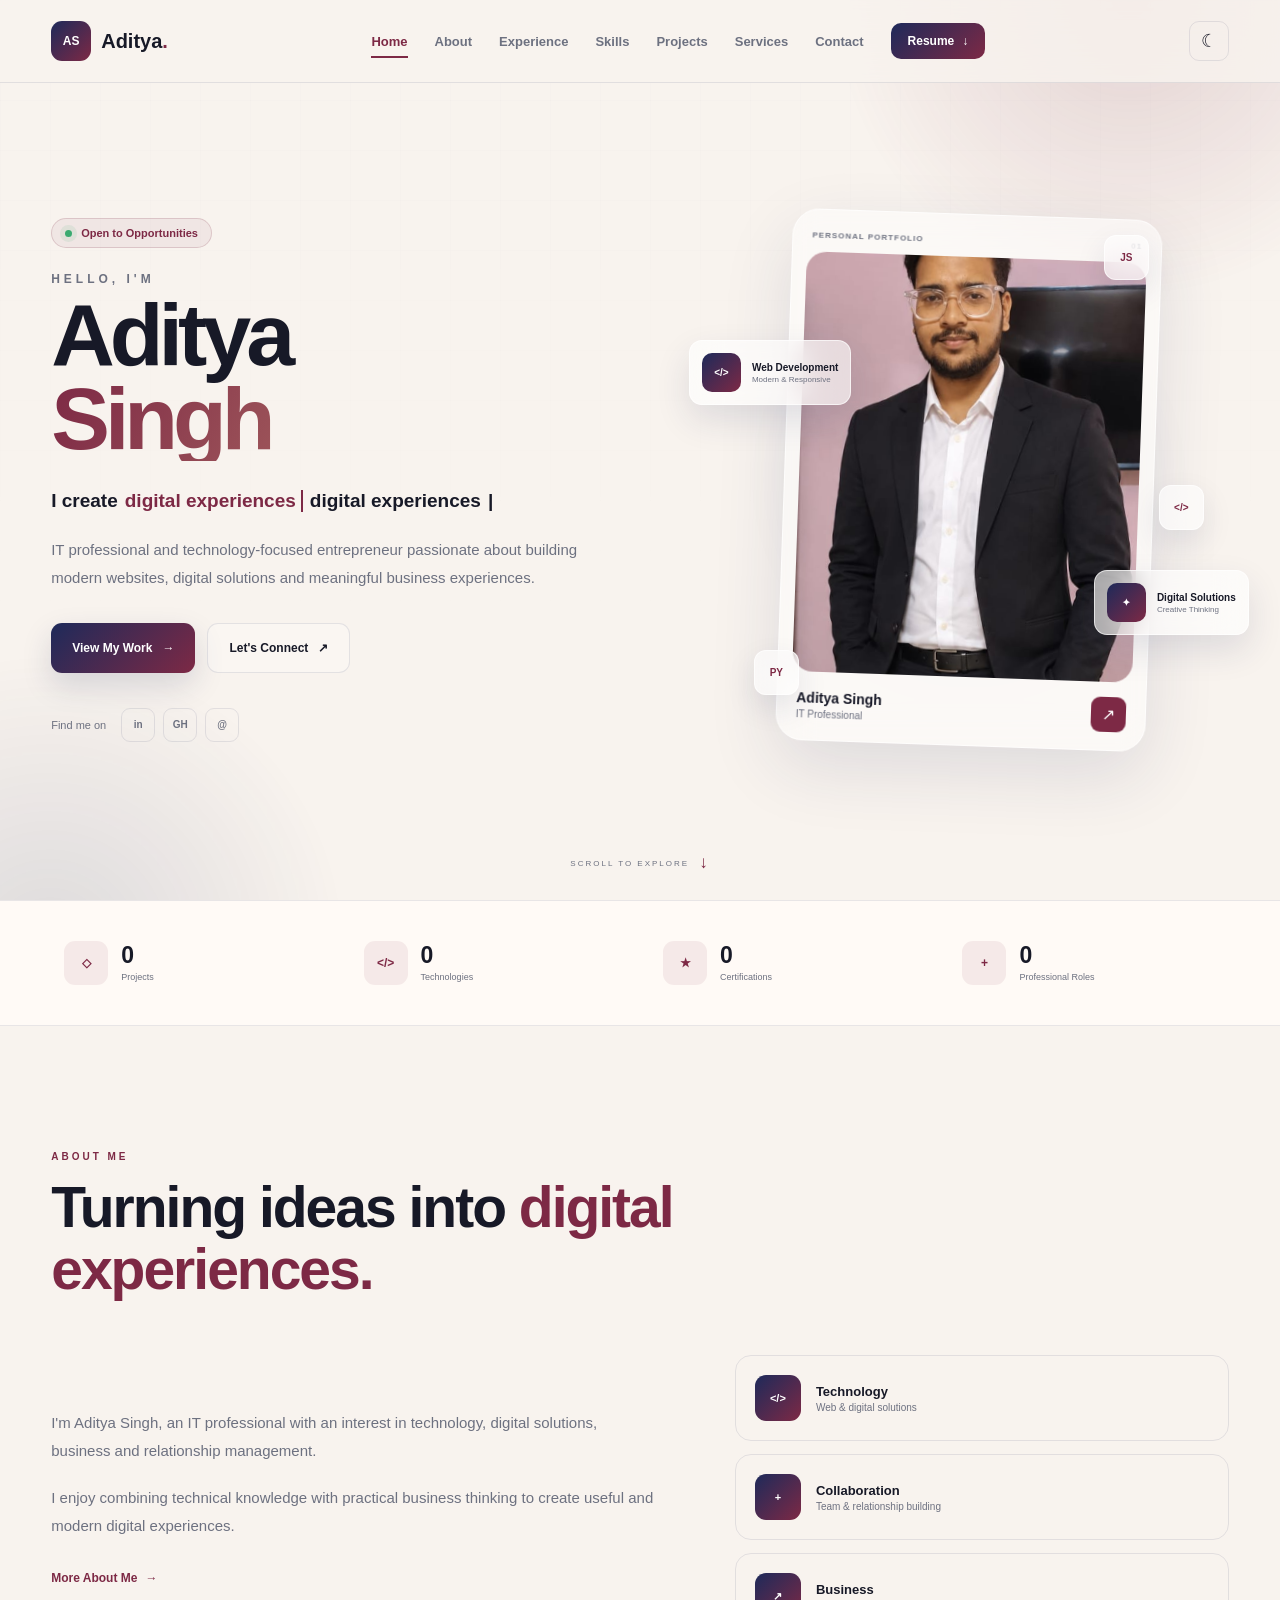
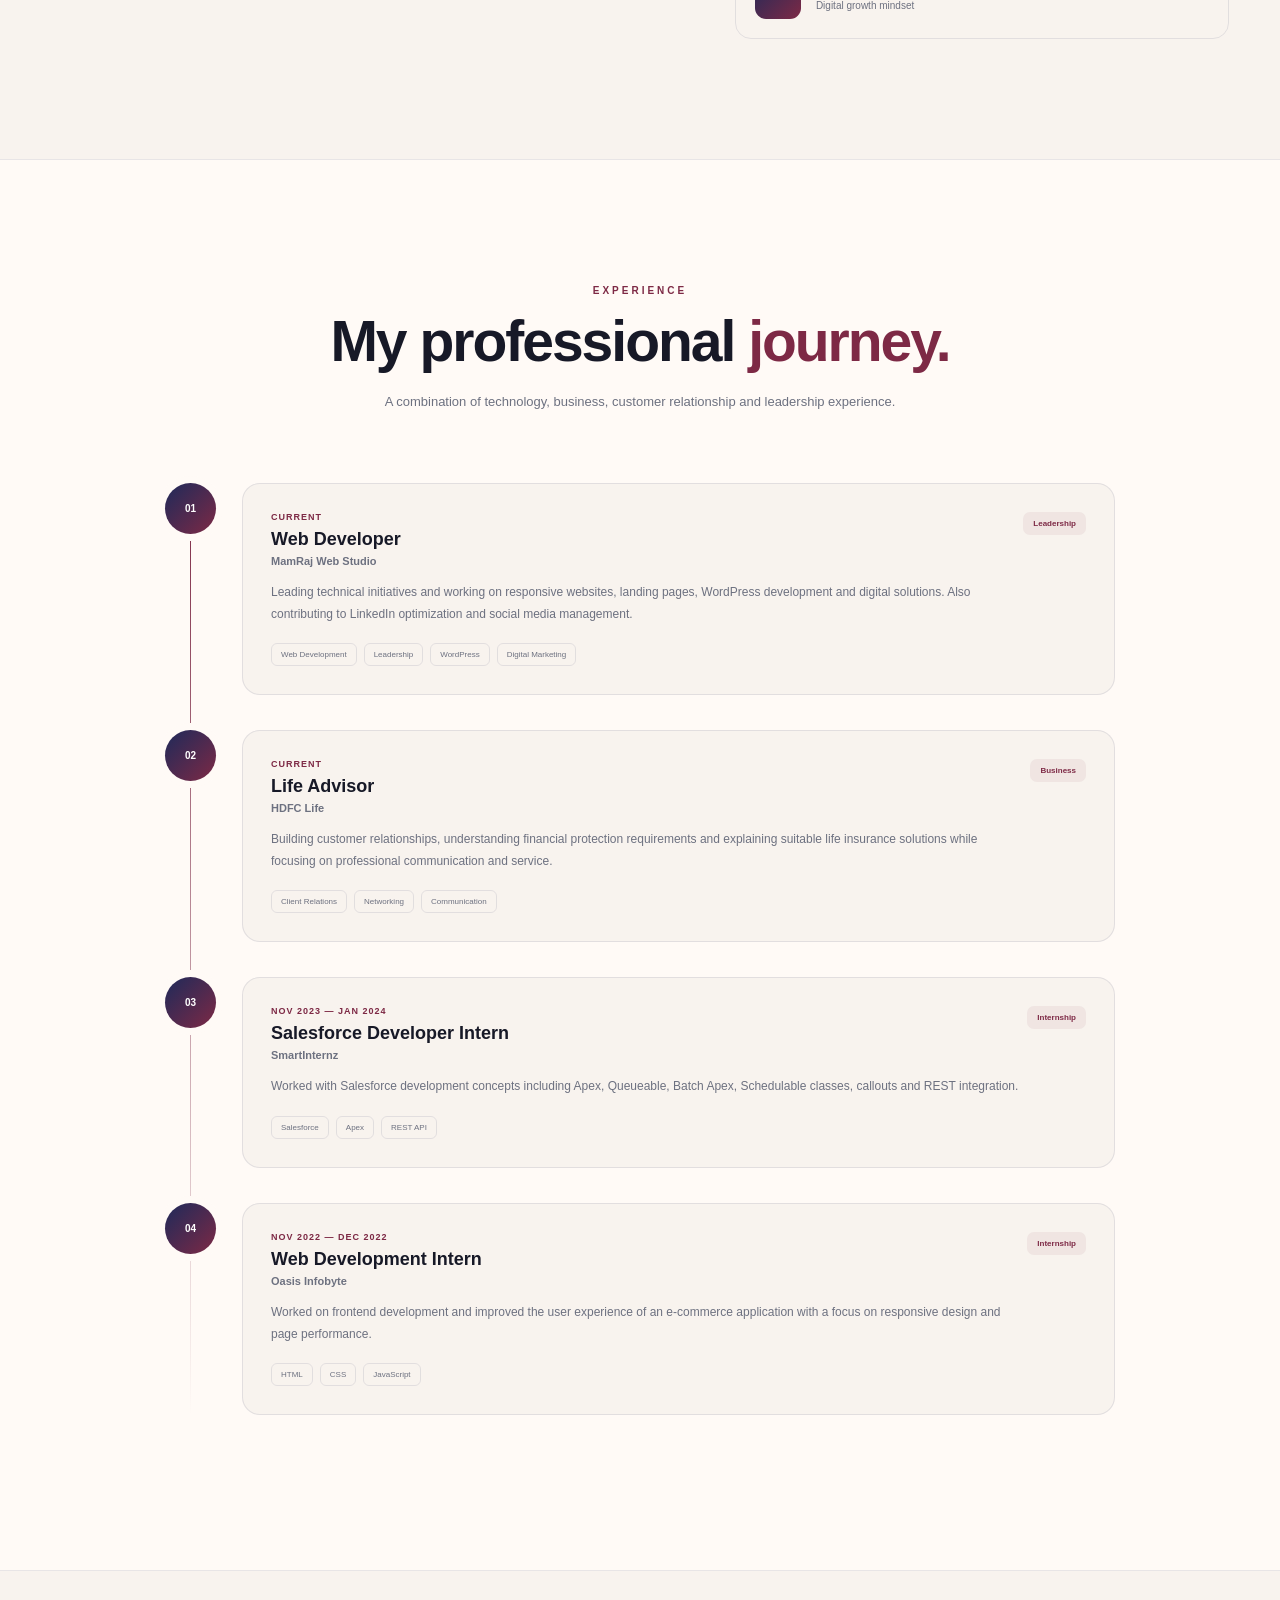
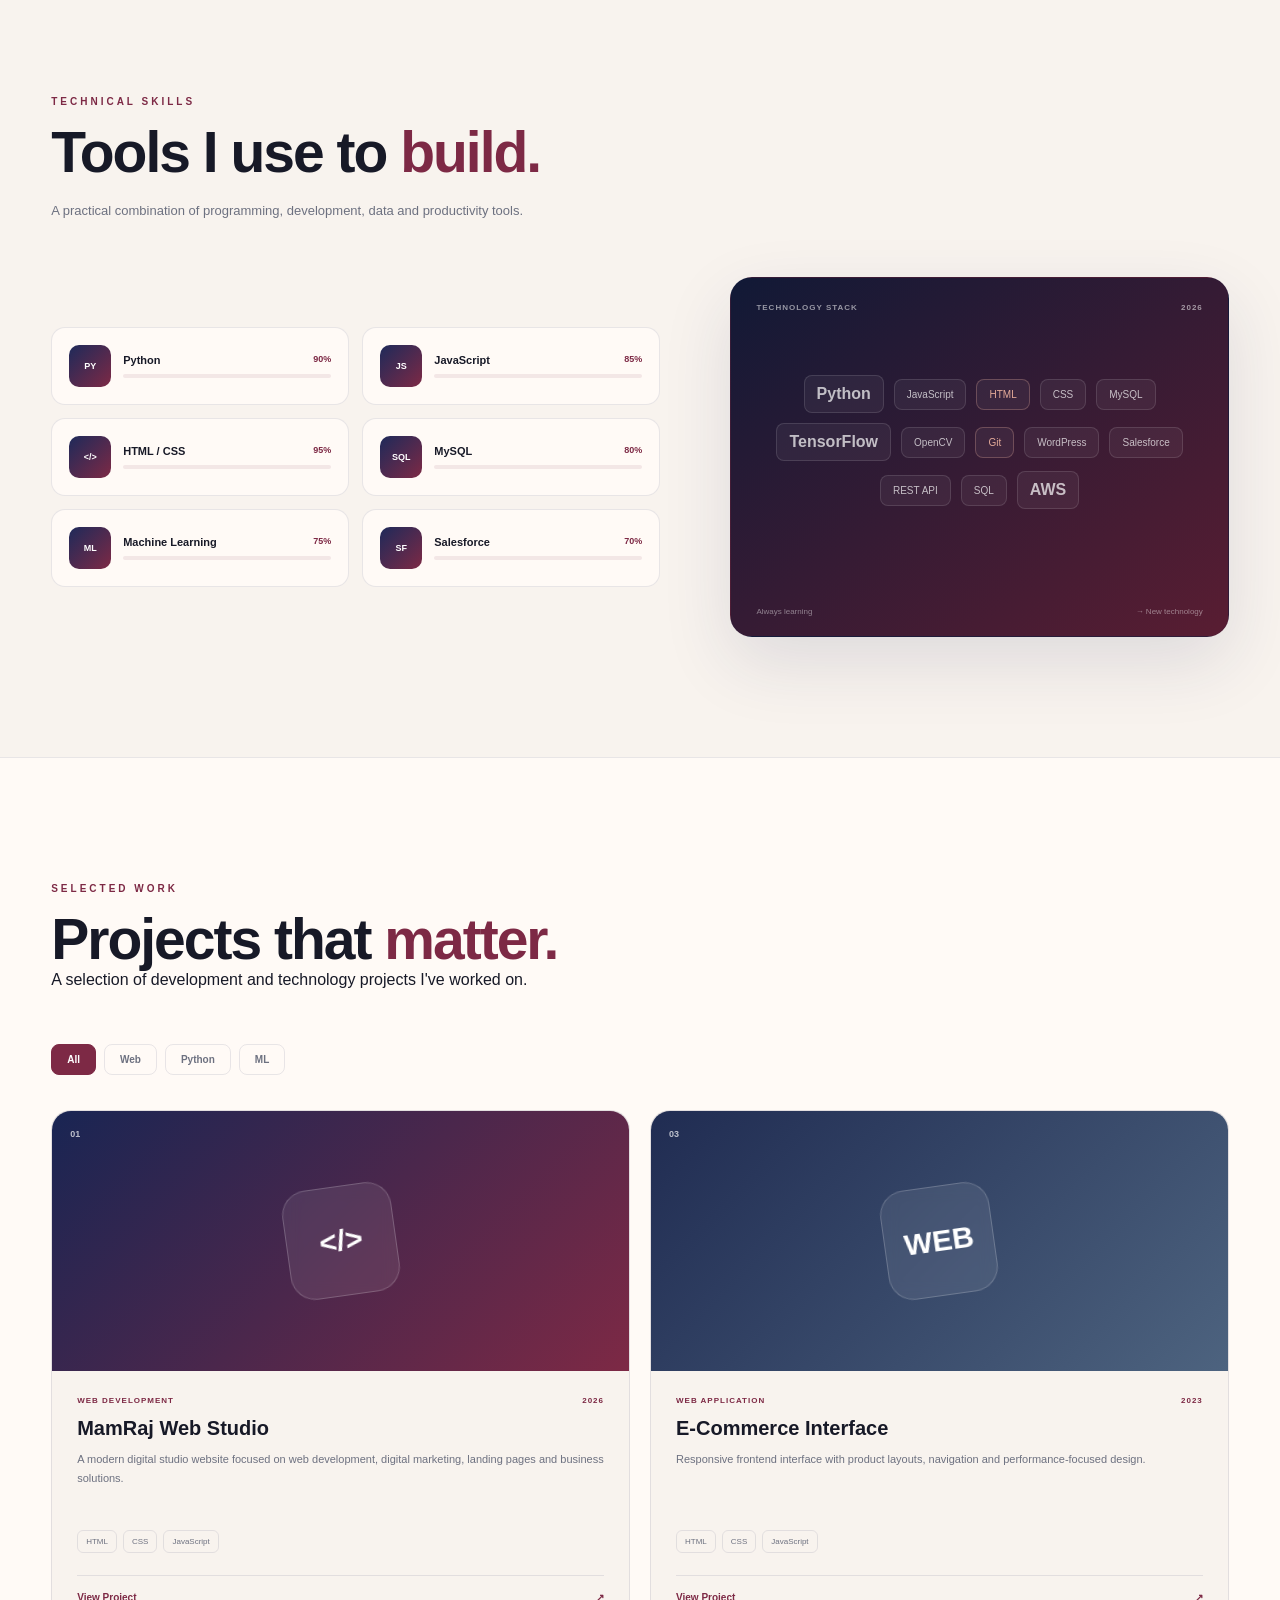
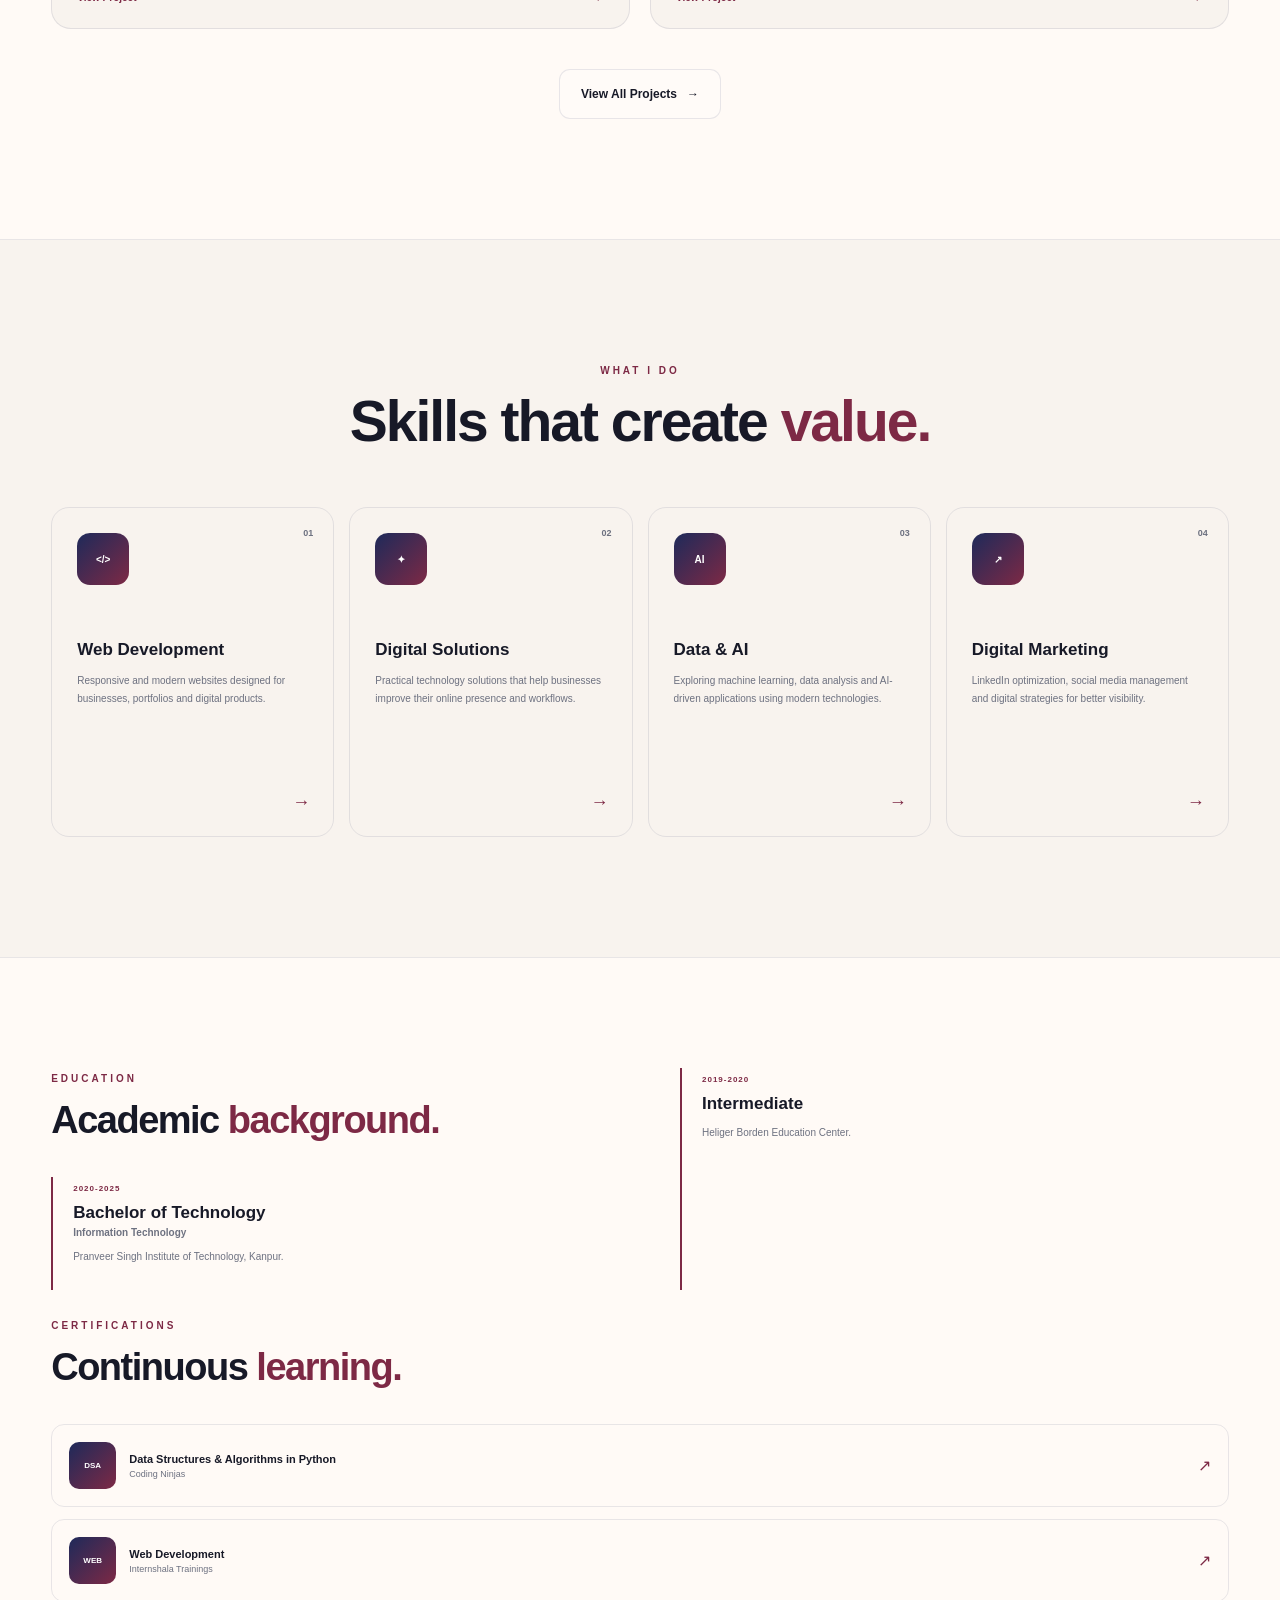
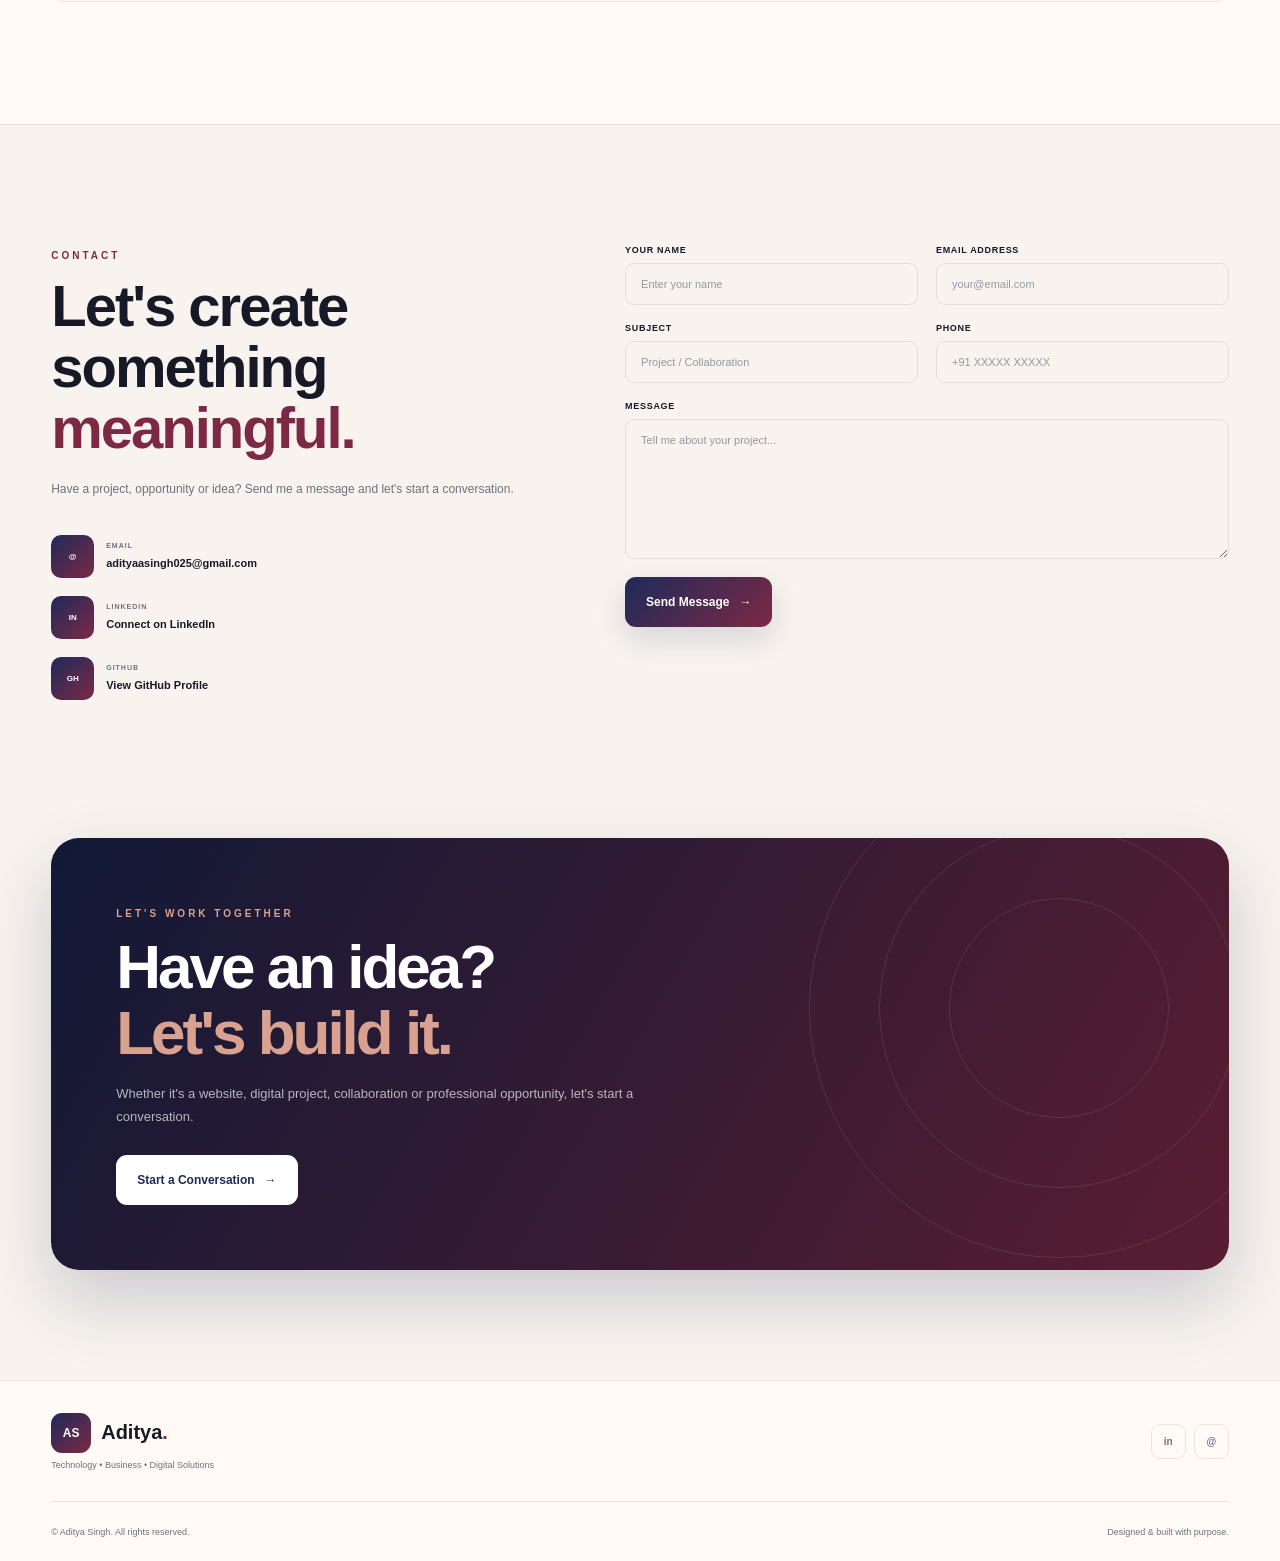
==== index.html @ 6c1d06df "Add new script tags for typing.js and formsubmit.js" ====
<!DOCTYPE html>
<html lang="en">

<head>
    <meta charset="UTF-8">

    <meta name="viewport" content="width=device-width, initial-scale=1.0">

    <meta name="description" content="Aditya Singh - IT Professional, Technical Team Lead and Entrepreneur">

    <meta name="author" content="Aditya Singh">

    <title>Aditya Singh | Portfolio</title>

    <link rel="stylesheet" href="style.css">
</head>

<body>

<!-- =====================================
     NAVBAR
===================================== -->

<header class="header">

    <nav class="navbar">

        <a href="#home" class="logo">

            <span class="logo-symbol">AS</span>

            <span class="logo-name">
               Aditya<span>.</span>
            </span>

        </a>


        <div class="nav-menu" id="navMenu">

            <a href="#home" class="nav-link active">
                Home
            </a>

            <a href="#about" class="nav-link">
                About
            </a>

            <a href="#experience" class="nav-link">
                Experience
            </a>

            <a href="#skills" class="nav-link">
                Skills
            </a>

            <a href="#projects" class="nav-link">
                Projects
            </a>

            <a href="#services" class="nav-link">
                Services
            </a>

            <a href="#contact" class="nav-link">
                Contact
            </a>

            <a href="#" class="resume-button">
                Resume
                <span>↓</span>
            </a>

        </div>


        <div class="nav-actions">

            <button
                class="theme-button"
                id="themeButton"
                aria-label="Change theme">

                ☾

            </button>


            <button
                class="menu-button" id="menuButton" aria-label="Open menu">

                <span></span>
                <span></span>
                <span></span>

            </button>

        </div>

    </nav>

</header>


<!-- =====================================
     MAIN
===================================== -->

<main>


<!-- =====================================
     HERO SECTION
===================================== -->

<section class="hero" id="home">

    <div class="hero-background">

        <div class="gradient-circle circle-one"></div>

        <div class="gradient-circle circle-two"></div>

        <div class="grid-background"></div>

    </div>


    <div class="hero-container">


        <!-- HERO CONTENT -->

        <div class="hero-content">

            <div class="availability">

                <span class="status-dot"></span>

                Open to Opportunities

            </div>


            <p class="eyebrow">
                HELLO, I'M
            </p>

            <h2>
                Aditya

                <span>Singh</span>

            </h2>


            <div class="hero-role">

                <span>I create</span>

                <span id="typingText" class="typing-text"></span>
                   <strong id="typingText">
                    digital experiences
                   </strong>
                <span class="typing-cursor">|</span>
            </div>
                   

            <p class="hero-description">

                IT professional and technology-focused
                entrepreneur passionate about building
                modern websites, digital solutions and
                meaningful business experiences.

            </p>


            <div class="hero-buttons">

                <a
                    href="#projects"
                    class="button button-primary">

                    View My Work

                    <span>→</span>

                </a>


                <a
                    href="#contact"
                    class="button button-outline">

                    Let's Connect

                    <span>↗</span>

                </a>

            </div>


            <!-- SOCIAL LINKS -->

            <div class="social-area">

                <span>
                    Find me on
                </span>


                <div class="social-links">

                    <a href="#"
                       aria-label="LinkedIn">
                        in
                    </a>

                    <a href="#"
                       aria-label="GitHub">
                        GH
                    </a>

                    <a href="#"
                       aria-label="Email">
                        @
                    </a>

                </div>

            </div>

        </div>


        <!-- HERO VISUAL -->

        <div class="hero-visual">


            <div class="visual-glow"></div>


            <!-- PROFILE CARD -->

            <div class="profile-card">


                <div class="profile-header">

                    <span>
                        PERSONAL PORTFOLIO
                    </span>

                    <span>
                        01
                    </span>

                </div>


                <div class="profile-image">

                    <img
                        src="profile.jpg" alt="Aditya Singh"
                        onerror="this.style.display='none'; this.parentElement.classList.add('image-placeholder');"
                    >

                    <div class="placeholder-content">

                        <div class="placeholder-initials">
                            AS
                        </div>

                        <span>
                            Add Your Photo
                        </span>

                    </div>

                </div>


                <div class="profile-info">

                    <div>

                        <h3>
                            Aditya Singh
                        </h3>

                        <p>
                            IT Professional
                        </p>

                    </div>


                    <div class="profile-arrow">
                        ↗
                    </div>

                </div>

            </div>


            <!-- FLOATING CARD -->

            <div class="floating-card floating-one">

                <div class="floating-icon">
                    &lt;/&gt;
                </div>

                <div>

                    <strong>
                        Web Development
                    </strong>

                    <small>
                        Modern & Responsive
                    </small>

                </div>

            </div>


            <!-- FLOATING CARD -->

            <div class="floating-card floating-two">

                <div class="floating-icon">
                    ✦
                </div>

                <div>

                    <strong>
                        Digital Solutions
                    </strong>

                    <small>
                        Creative Thinking
                    </small>

                </div>

            </div>


            <!-- TECH BADGES -->

            <div class="tech-badge badge-one">
                JS
            </div>

            <div class="tech-badge badge-two">
                PY
            </div>

            <div class="tech-badge badge-three">
                &lt;/&gt;
            </div>

        </div>

    </div>


    <!-- SCROLL INDICATOR -->

    <a href="#about" class="scroll-indicator">

        <span>
            SCROLL TO EXPLORE
        </span>

        <span class="scroll-arrow">
            ↓
        </span>

    </a>

</section>


<!-- =====================================
     STATISTICS
===================================== -->

<section class="statistics">

    <div class="statistics-container">


        <div class="stat">

            <div class="stat-icon">
                ◇
            </div>

            <div>

                <strong
                    class="counter"
                    data-target="10">
                    0
                </strong>

                <span>
                    Projects
                </span>

            </div>

        </div>


        <div class="stat">

            <div class="stat-icon">
                &lt;/&gt;
            </div>

            <div>

                <strong
                    class="counter"
                    data-target="10">
                    0
                </strong>

                <span>
                    Technologies
                </span>

            </div>

        </div>


        <div class="stat">

            <div class="stat-icon">
                ★
            </div>

            <div>

                <strong
                    class="counter"
                    data-target="2">
                    0
                </strong>

                <span>
                    Certifications
                </span>

            </div>

        </div>


        <div class="stat">

            <div class="stat-icon">
                +
            </div>

            <div>

                <strong
                    class="counter"
                    data-target="5">
                    0
                </strong>

                <span>
                    Professional Roles
                </span>

            </div>

        </div>

    </div>

</section>


<!-- =====================================
     ABOUT PREVIEW
===================================== -->

<section class="about-preview" id="about">

    <div class="section-container">


        <div class="section-heading">

            <span class="section-label">
                ABOUT ME
            </span>

            <h2>

                Turning ideas into

                <span>
                    digital experiences.
                </span>

            </h2>

        </div>


        <div class="about-grid">


            <div class="about-description">

                <p>

                    I'm Aditya Singh, an IT professional
                    with an interest in technology, digital
                    solutions, business and relationship
                    management.

                </p>


                <p>

                    I enjoy combining technical knowledge
                    with practical business thinking to
                    create useful and modern digital
                    experiences.

                </p>


                <a
                    href="#"
                    class="text-button">

                    More About Me

                    <span>→</span>

                </a>

            </div>


            <div class="about-cards">


                <div class="about-card">

                    <div class="about-card-icon">
                        &lt;/&gt;
                    </div>

                    <div>

                        <h3>
                            Technology
                        </h3>

                        <p>
                            Web & digital solutions
                        </p>

                    </div>

                </div>


                <div class="about-card">

                    <div class="about-card-icon">
                        +
                    </div>

                    <div>

                        <h3>
                            Collaboration
                        </h3>

                        <p>
                            Team & relationship building
                        </p>

                    </div>

                </div>


                <div class="about-card">

                    <div class="about-card-icon">
                        ↗
                    </div>

                    <div>

                        <h3>
                            Business
                        </h3>

                        <p>
                            Digital growth mindset
                        </p>

                    </div>

                </div>


            </div>

        </div>

    </div>

</section>
    
<!-- =====================================
     EXPERIENCE SECTION
===================================== -->

<section class="experience-section" id="experience">

    <div class="section-container">

        <div class="section-heading center-heading">

            <span class="section-label">
                EXPERIENCE
            </span>

            <h2>
                My professional
                <span>journey.</span>
            </h2>

            <p>
                A combination of technology, business,
                customer relationship and leadership
                experience.
            </p>

        </div>


        <div class="timeline">


            <!-- EXPERIENCE 01 -->

            <div class="timeline-item">

                <div class="timeline-dot">
                    01
                </div>


                <div class="timeline-content">

                    <div class="timeline-top">

                        <div>

                            <span class="experience-date">
                                CURRENT
                            </span>

                            <h3>
                                Web Developer
                            </h3>

                            <h4>
                                MamRaj Web Studio
                            </h4>

                        </div>

                        <span class="experience-type">
                            Leadership
                        </span>

                    </div>


                    <p>
                        Leading technical initiatives and working
                        on responsive websites, landing pages,
                        WordPress development and digital solutions.
                        Also contributing to LinkedIn optimization
                        and social media management.
                    </p>


                    <div class="experience-tags">

                        <span>Web Development</span>
                        <span>Leadership</span>
                        <span>WordPress</span>
                        <span>Digital Marketing</span>

                    </div>

                </div>

            </div>


            <!-- EXPERIENCE 02 -->

            <div class="timeline-item">

                <div class="timeline-dot">
                    02
                </div>


                <div class="timeline-content">

                    <div class="timeline-top">

                        <div>

                            <span class="experience-date">
                                CURRENT
                            </span>

                            <h3>
                                Life Advisor
                            </h3>

                            <h4>
                                HDFC Life
                            </h4>

                        </div>

                        <span class="experience-type">
                            Business
                        </span>

                    </div>


                    <p>
                        Building customer relationships, understanding
                        financial protection requirements and explaining
                        suitable life insurance solutions while focusing
                        on professional communication and service.
                    </p>


                    <div class="experience-tags">

                        <span>Client Relations</span>
                        <span>Networking</span>
                        <span>Communication</span>

                    </div>

                </div>

            </div>


            <!-- EXPERIENCE 03 -->

            <div class="timeline-item">

                <div class="timeline-dot">
                    03
                </div>


                <div class="timeline-content">

                    <div class="timeline-top">

                        <div>

                            <span class="experience-date">
                                NOV 2023 — JAN 2024
                            </span>

                            <h3>
                                Salesforce Developer Intern
                            </h3>

                            <h4>
                                SmartInternz
                            </h4>

                        </div>

                        <span class="experience-type">
                            Internship
                        </span>

                    </div>


                    <p>
                        Worked with Salesforce development concepts
                        including Apex, Queueable, Batch Apex,
                        Schedulable classes, callouts and REST
                        integration.
                    </p>


                    <div class="experience-tags">

                        <span>Salesforce</span>
                        <span>Apex</span>
                        <span>REST API</span>

                    </div>

                </div>

            </div>


            <!-- EXPERIENCE 04 -->

            <div class="timeline-item">

                <div class="timeline-dot">
                    04
                </div>


                <div class="timeline-content">

                    <div class="timeline-top">

                        <div>

                            <span class="experience-date">
                                NOV 2022 — DEC 2022
                            </span>

                            <h3>
                                Web Development Intern
                            </h3>

                            <h4>
                                Oasis Infobyte
                            </h4>

                        </div>

                        <span class="experience-type">
                            Internship
                        </span>

                    </div>


                    <p>
                        Worked on frontend development and improved
                        the user experience of an e-commerce
                        application with a focus on responsive
                        design and page performance.
                    </p>


                    <div class="experience-tags">

                        <span>HTML</span>
                        <span>CSS</span>
                        <span>JavaScript</span>

                    </div>

                </div>

            </div>

        </div>

    </div>

</section>



<!-- =====================================
     SKILLS SECTION
===================================== -->

<section class="skills-section" id="skills">

    <div class="section-container">

        <div class="section-heading">

            <span class="section-label">
                TECHNICAL SKILLS
            </span>

            <h2>
                Tools I use to
                <span>build.</span>
            </h2>

            <p>
                A practical combination of programming,
                development, data and productivity tools.
            </p>

        </div>


        <div class="skills-layout">


            <!-- SKILL CARDS -->

            <div class="skill-cards">


                <div class="skill-card">

                    <div class="skill-icon">
                        PY
                    </div>

                    <div class="skill-info">

                        <div class="skill-title">

                            <h3>Python</h3>

                            <span>90%</span>

                        </div>

                        <div class="skill-bar">

                            <span
                                class="skill-progress"
                                data-width="90">
                            </span>

                        </div>

                    </div>

                </div>


                <div class="skill-card">

                    <div class="skill-icon">
                        JS
                    </div>

                    <div class="skill-info">

                        <div class="skill-title">

                            <h3>JavaScript</h3>

                            <span>85%</span>

                        </div>

                        <div class="skill-bar">

                            <span
                                class="skill-progress"
                                data-width="85">
                            </span>

                        </div>

                    </div>

                </div>


                <div class="skill-card">

                    <div class="skill-icon">
                        &lt;/&gt;
                    </div>

                    <div class="skill-info">

                        <div class="skill-title">

                            <h3>HTML / CSS</h3>

                            <span>95%</span>

                        </div>

                        <div class="skill-bar">

                            <span
                                class="skill-progress"
                                data-width="95">
                            </span>

                        </div>

                    </div>

                </div>


                <div class="skill-card">

                    <div class="skill-icon">
                        SQL
                    </div>

                    <div class="skill-info">

                        <div class="skill-title">

                            <h3>MySQL</h3>

                            <span>80%</span>

                        </div>

                        <div class="skill-bar">

                            <span
                                class="skill-progress"
                                data-width="80">
                            </span>

                        </div>

                    </div>

                </div>


                <div class="skill-card">

                    <div class="skill-icon">
                        ML
                    </div>

                    <div class="skill-info">

                        <div class="skill-title">

                            <h3>Machine Learning</h3>

                            <span>75%</span>

                        </div>

                        <div class="skill-bar">

                            <span
                                class="skill-progress"
                                data-width="75">
                            </span>

                        </div>

                    </div>

                </div>


                <div class="skill-card">

                    <div class="skill-icon">
                        SF
                    </div>

                    <div class="skill-info">

                        <div class="skill-title">

                            <h3>Salesforce</h3>

                            <span>70%</span>

                        </div>

                        <div class="skill-bar">

                            <span
                                class="skill-progress"
                                data-width="70">
                            </span>

                        </div>

                    </div>

                </div>

            </div>


            <!-- TECHNOLOGY CLOUD -->

            <div class="technology-box">

                <div class="technology-header">

                    <span>
                        TECHNOLOGY STACK
                    </span>

                    <span>
                        2026
                    </span>

                </div>


                <div class="technology-cloud">

                    <span class="large">Python</span>

                    <span>JavaScript</span>

                    <span class="highlight">HTML</span>

                    <span>CSS</span>

                    <span>MySQL</span>

                    <span class="large">TensorFlow</span>

                    <span>OpenCV</span>

                    <span class="highlight">Git</span>

                    <span>WordPress</span>

                    <span>Salesforce</span>

                    <span>REST API</span>

                    <span>SQL</span>

                    <span class="large">AWS</span>

                </div>


                <div class="technology-footer">

                    <span>
                        Always learning
                    </span>

                    <span>
                        → New technology
                    </span>

                </div>

            </div>

        </div>

    </div>

</section>



<!-- =====================================
     PROJECTS SECTION
===================================== -->

<section class="projects-section" id="projects">

    <div class="section-container">

        <div class="section-heading">

            <span class="section-label">
                SELECTED WORK
            </span>

            <h2>
                Projects that
                <span>matter.</span>
            </h2>

            <p>
                A selection of development and technology
                projects I've worked on.
            </p>

        </div>


        <!-- FILTER -->

        <div class="project-filter">

            <button
                class="filter-button active"
                data-filter="all">

                All

            </button>

            <button
                class="filter-button"
                data-filter="web">

                Web

            </button>

            <button
                class="filter-button"
                data-filter="python">

                Python

            </button>

            <button
                class="filter-button"
                data-filter="ml">

                ML

            </button>

        </div>


        <!-- PROJECT GRID -->

        <div class="project-grid">


            <!-- PROJECT 01 -->

            <article
                class="project-card"
                data-category="web">

                <div class="project-image project-one">

                    <span class="project-number">
                        01
                    </span>

                    <div class="project-preview">

                        &lt;/&gt;

                    </div>

                </div>


                <div class="project-content">

                    <div class="project-meta">

                        <span>
                            WEB DEVELOPMENT
                        </span>

                        <span>
                            2026
                        </span>

                    </div>


                    <h3>
                        MamRaj Web Studio
                    </h3>


                    <p>
                        A modern digital studio website focused
                        on web development, digital marketing,
                        landing pages and business solutions.
                    </p>


                    <div class="project-tech">

                        <span>HTML</span>
                        <span>CSS</span>
                        <span>JavaScript</span>

                    </div>


                    <a
                        href="www.mamrajwebstudio.com"
                        class="project-link">

                        View Project
                        <span>↗</span>

                    </a>

                </div>

            </article>


            <!-- PROJECT 03 -->

            <article
                class="project-card"
                data-category="web">

                <div class="project-image project-three">

                    <span class="project-number">
                        03
                    </span>

                    <div class="project-preview">
                        WEB
                    </div>

                </div>


                <div class="project-content">

                    <div class="project-meta">

                        <span>
                            WEB APPLICATION
                        </span>

                        <span>
                            2023
                        </span>

                    </div>


                    <h3>
                        E-Commerce Interface
                    </h3>


                    <p>
                        Responsive frontend interface with
                        product layouts, navigation and
                        performance-focused design.
                    </p>


                    <div class="project-tech">

                        <span>HTML</span>
                        <span>CSS</span>
                        <span>JavaScript</span>

                    </div>


                    <a
                        href="#"
                        class="project-link">

                        View Project
                        <span>↗</span>

                    </a>

                </div>

            </article>

        </div>


        <div class="projects-more">

            <a
                href="#"
                class="button button-outline">

                View All Projects
                <span>→</span>

            </a>

        </div>

    </div>

</section>



<!-- =====================================
     SERVICES SECTION
===================================== -->

<section class="services-section" id="services">

    <div class="section-container">

        <div class="section-heading center-heading">

            <span class="section-label">
                WHAT I DO
            </span>

            <h2>
                Skills that create
                <span>value.</span>
            </h2>

        </div>


        <div class="services-grid">


            <div class="service-card">

                <span class="service-number">
                    01
                </span>

                <div class="service-icon">
                    &lt;/&gt;
                </div>

                <h3>
                    Web Development
                </h3>

                <p>
                    Responsive and modern websites designed
                    for businesses, portfolios and digital
                    products.
                </p>

                <div class="service-arrow">
                    →
                </div>

            </div>


            <div class="service-card">

                <span class="service-number">
                    02
                </span>

                <div class="service-icon">
                    ✦
                </div>

                <h3>
                    Digital Solutions
                </h3>

                <p>
                    Practical technology solutions that help
                    businesses improve their online presence
                    and workflows.
                </p>

                <div class="service-arrow">
                    →
                </div>

            </div>


            <div class="service-card">

                <span class="service-number">
                    03
                </span>

                <div class="service-icon">
                    AI
                </div>

                <h3>
                    Data & AI
                </h3>

                <p>
                    Exploring machine learning, data analysis
                    and AI-driven applications using modern
                    technologies.
                </p>

                <div class="service-arrow">
                    →
                </div>

            </div>


            <div class="service-card">

                <span class="service-number">
                    04
                </span>

                <div class="service-icon">
                    ↗
                </div>

                <h3>
                    Digital Marketing
                </h3>

                <p>
                    LinkedIn optimization, social media
                    management and digital strategies for
                    better visibility.
                </p>

                <div class="service-arrow">
                    →
                </div>

            </div>

        </div>

    </div>

</section>



<!-- =====================================
     EDUCATION & CERTIFICATIONS
===================================== -->

<section class="education-section">

    <div class="section-container">

        <div class="education-grid">


            <!-- EDUCATION -->

            <div class="education-column">

                <span class="section-label">
                    EDUCATION
                </span>

                <h2>
                    Academic
                    <span>background.</span>
                </h2>

                <div class="education-card">

                    <span class="education-year">
                        2020-2025
                    </span>

                    <h3>
                        Bachelor of Technology
                    </h3>

                    <h4>
                        Information Technology
                    </h4>

                    <p>
                        Pranveer Singh Institute of Technology,
                        Kanpur.
                    </p>

                </div>

            </div>
             <div class="education-card">

                    <span class="education-year">
                        2019-2020
                    </span>

                    <h3>
                        Intermediate
                    </h3>

                    <p>
                        Heliger Borden Education Center.
                    </p>

                </div>

            </div>


            <!-- CERTIFICATIONS -->

            <div class="education-column">

                <span class="section-label">
                    CERTIFICATIONS
                </span>

                <h2>
                    Continuous
                    <span>learning.</span>
                </h2>


                <div class="certificate-card">

                    <div class="certificate-icon">
                        DSA
                    </div>

                    <div>

                        <h3>
                            Data Structures &
                            Algorithms in Python
                        </h3>

                        <p>
                            Coding Ninjas
                        </p>

                    </div>

                    <span class="certificate-arrow">
                        ↗
                    </span>

                </div>


                <div class="certificate-card">

                    <div class="certificate-icon">
                        WEB
                    </div>

                    <div>

                        <h3>
                            Web Development
                        </h3>

                        <p>
                            Internshala Trainings
                        </p>

                    </div>

                    <span class="certificate-arrow">
                        ↗
                    </span>

                </div>

            </div>

        </div>

    </div>

</section>



<!-- =====================================
     CONTACT SECTION
===================================== -->

<section class="contact-section" id="contact">

    <div class="section-container">

        <div class="contact-wrapper">


            <div class="contact-content">

                <span class="section-label">
                    CONTACT
                </span>

                <h2>
                    Let's create
                    something
                    <span>meaningful.</span>
                </h2>

                <p>
                    Have a project, opportunity or idea?
                    Send me a message and let's start a
                    conversation.
                </p>


                <div class="contact-details">


                    <div class="contact-item">

                        <div class="contact-icon">
                            @
                        </div>

                        <div>

                            <span>
                                EMAIL
                            </span>

                            <a href="mailto:adityaasingh025@gmail.com">
                                adityaasingh025@gmail.com
                            </a>

                        </div>

                    </div>


                    <div class="contact-item">

                        <div class="contact-icon">
                            IN
                        </div>

                        <div>

                            <span>
                                LINKEDIN
                            </span>

                            <a href="#">
                                Connect on LinkedIn
                            </a>

                        </div>

                    </div>


                    <div class="contact-item">

                        <div class="contact-icon">
                            GH
                        </div>

                        <div>

                            <span>
                                GITHUB
                            </span>

                            <a href="#">
                                View GitHub Profile
                            </a>

                        </div>

                    </div>


                </div>

            </div>


            <!-- CONTACT FORM -->

          <form
    action="https://formsubmit.co/adityaasingh025@gmail.com"
    method="POST"
    id="contactForm"
    class="contact-form"
>

    <input
        type="hidden"
        name="_subject"
        value="New Portfolio Contact - Aditya Singh"
    >

    <input
        type="hidden"
        name="_template"
        value="table"
    >

    <input
        type="hidden"
        name="_captcha"
        value="false"
    >

    <div class="form-group">

        <label for="name">
            Your Name
        </label>

        <input
            type="text"
            id="name"
            name="name"
            placeholder="Enter your name"
            required
        >

    </div>


    <div class="form-group">

        <label for="email">
            Email Address
        </label>

        <input
            type="email"
            id="email"
            name="email"
            placeholder="your@email.com"
            required
        >

    </div>


    <div class="form-group">

        <label for="subject">
            Subject
        </label>

        <input
            type="text"
            name="message_subject"
            placeholder="Project / Collaboration"
            required
        >

    </div>


    <div class="form-group">

        <label for="phone">
            Phone
        </label>

        <input
            type="tel"
            id="phone"
            name="phone"
            placeholder="+91 XXXXX XXXXX"
        >

    </div>


    <div class="form-group">

        <label for="message">
            Message
        </label>

        <textarea
            id="message"
            name="message"
            rows="6"
            placeholder="Tell me about your project..."
            required
        ></textarea>

    </div>


    <button
        type="submit"
        class="button button-primary"
        id="submitButton"
    >

        Send Message

        <span>→</span>

    </button>

</form>
        </div>

    </div>

</section>

<!-- =====================================
     CTA
===================================== -->

<section class="cta">

    <div class="cta-container">

        <div class="cta-content">

            <span class="section-label">
                LET'S WORK TOGETHER
            </span>

            <h2>

                Have an idea?

                <br>

                <span>
                    Let's build it.
                </span>

            </h2>

            <p>

                Whether it's a website, digital project,
                collaboration or professional opportunity,
                let's start a conversation.

            </p>


            <a
                href="#contact"
                class="button button-light">

                Start a Conversation

                <span>→</span>

            </a>

        </div>


        <div class="cta-decoration">

            <div></div>
            <div></div>
            <div></div>

        </div>

    </div>

</section>


</main>


<!-- =====================================
     FOOTER
===================================== -->

<footer class="footer">

    <div class="footer-main">


        <div>

            <a href="#home" class="logo">

                <span class="logo-symbol">
                    AS
                </span>

                <span class="logo-name">
                    Aditya<span>.</span>
                </span>

            </a>


            <p class="footer-tagline">

                Technology • Business • Digital Solutions

            </p>

        </div>


        <div class="footer-social">

            <a href="#">
                in
            </a>

            <a href="#">
                @
            </a>

        </div>

    </div>


    <div class="footer-bottom">

        <span>
            © <span id="year"></span>
            Aditya Singh. All rights reserved.
        </span>

        <span>
            Designed & built with purpose.
        </span>

    </div>

</footer>


<script src="script.js"></script>
<script src="typing.js"></script>
<script src="formsubmit.js"></script>
</body>
</html>
---- style.css ----
/* =====================================
   VARIABLES
===================================== */

:root {

    --background: #f8f3ee;
    --background-two: #fffaf6;

    --navy: #1e2a5a;
    --navy-dark: #111936;

    --wine: #7d2945;
    --wine-dark: #591d32;

    --rose: #c58b73;

    --text: #171927;
    --muted: #6d7180;

    --white: #ffffff;

    --border: rgba(30,42,90,.10);

    --shadow:
        0 25px 70px rgba(30,42,90,.12);

    --transition: .35s ease;
}


/* =====================================
   DARK MODE
===================================== */

body.dark {

    --background: #0b1021;
    --background-two: #11172d;

    --text: #f5f6fa;
    --muted: #a6acbd;

    --border: rgba(255,255,255,.10);

    --white: #171d36;

    --shadow:
        0 25px 70px rgba(0,0,0,.35);
}


/* =====================================
   RESET
===================================== */

* {

    margin: 0;
    padding: 0;

    box-sizing: border-box;
}


html {

    scroll-behavior: smooth;
}


body {

    font-family:
        Arial,
        Helvetica,
        sans-serif;

    background: var(--background);

    color: var(--text);

    overflow-x: hidden;

    transition:
        background .35s ease,
        color .35s ease;
}


a {

    text-decoration: none;

    color: inherit;
}


button {

    border: 0;

    background: transparent;

    font: inherit;

    cursor: pointer;
}


/* =====================================
   NAVBAR
===================================== */

.header {

    position: fixed;

    top: 0;
    left: 0;

    width: 100%;

    z-index: 1000;

    background:
        rgba(248,243,238,.82);

    backdrop-filter: blur(18px);

    border-bottom:
        1px solid var(--border);
}


.dark .header {

    background:
        rgba(11,16,33,.85);
}


.navbar {

    width: min(1180px,92%);

    height: 82px;

    margin: auto;

    display: flex;

    align-items: center;

    justify-content: space-between;
}


/* LOGO */

.logo {

    display: flex;

    align-items: center;

    gap: 10px;

    font-weight: 800;

    font-size: 20px;
}


.logo-symbol {

    width: 40px;
    height: 40px;

    display: grid;

    place-items: center;

    color: white;

    font-size: 12px;

    border-radius: 11px;

    background:
        linear-gradient(
            135deg,
            var(--navy),
            var(--wine)
        );
}


.logo-name span {

    color: var(--wine);
}


/* NAV */

.nav-menu {

    display: flex;

    align-items: center;

    gap: 27px;
}


.nav-link {

    position: relative;

    color: var(--muted);

    font-size: 13px;

    font-weight: 600;

    transition: var(--transition);
}


.nav-link:hover,
.nav-link.active {

    color: var(--wine);
}


.nav-link::after {

    content: "";

    position: absolute;

    left: 0;

    bottom: -9px;

    width: 0;

    height: 2px;

    background: var(--wine);

    transition: var(--transition);
}


.nav-link:hover::after,
.nav-link.active::after {

    width: 100%;
}


/* RESUME */

.resume-button {

    display: flex;

    align-items: center;

    gap: 8px;

    padding: 11px 17px;

    border-radius: 10px;

    color: white;

    font-size: 12px;

    font-weight: 700;

    background:
        linear-gradient(
            135deg,
            var(--navy),
            var(--wine)
        );

    transition: var(--transition);
}


.resume-button:hover {

    transform: translateY(-2px);

    box-shadow:
        0 12px 25px rgba(125,41,69,.25);
}


/* NAV ACTIONS */

.nav-actions {

    display: flex;

    align-items: center;

    gap: 10px;
}


.theme-button {

    width: 40px;
    height: 40px;

    display: grid;

    place-items: center;

    color: var(--text);

    border:
        1px solid var(--border);

    border-radius: 10px;

    font-size: 18px;

    transition: var(--transition);
}


.theme-button:hover {

    color: var(--wine);

    border-color: var(--wine);
}


/* MOBILE MENU */

.menu-button {

    display: none;

    width: 40px;
    height: 40px;

    flex-direction: column;

    justify-content: center;

    align-items: center;

    gap: 5px;

    border:
        1px solid var(--border);

    border-radius: 10px;
}


.menu-button span {

    width: 19px;
    height: 2px;

    background: var(--text);

    transition: var(--transition);
}


/* =====================================
   HERO
===================================== */

.hero {

    min-height: 100vh;

    position: relative;

    display: flex;

    align-items: center;

    padding:
        150px 0 90px;

    overflow: hidden;
}


.hero-background {

    position: absolute;

    inset: 0;

    pointer-events: none;
}


.gradient-circle {

    position: absolute;

    border-radius: 50%;

    filter: blur(2px);
}


.circle-one {

    width: 600px;
    height: 600px;

    top: -300px;
    right: -150px;

    background:
        radial-gradient(
            circle,
            rgba(125,41,69,.16),
            transparent 70%
        );
}


.circle-two {

    width: 600px;
    height: 600px;

    bottom: -350px;
    left: -250px;

    background:
        radial-gradient(
            circle,
            rgba(30,42,90,.12),
            transparent 70%
        );
}


.grid-background {

    position: absolute;

    inset: 0;

    opacity: .3;

    background-image:
        linear-gradient(
            rgba(30,42,90,.04) 1px,
            transparent 1px
        ),
        linear-gradient(
            90deg,
            rgba(30,42,90,.04) 1px,
            transparent 1px
        );

    background-size: 50px 50px;

    mask-image:
        linear-gradient(
            to bottom,
            black,
            transparent 85%
        );
}


/* HERO CONTAINER */

.hero-container {

    position: relative;

    width: min(1180px,92%);

    margin: auto;

    display: grid;

    grid-template-columns:
        1fr .9fr;

    align-items: center;

    gap: 80px;
}


/* =====================================
   HERO CONTENT
===================================== */

.availability {

    display: inline-flex;

    align-items: center;

    gap: 9px;

    padding: 8px 13px;

    margin-bottom: 24px;

    color: var(--wine);

    font-size: 11px;

    font-weight: 700;

    border:
        1px solid rgba(125,41,69,.18);

    border-radius: 100px;

    background:
        rgba(125,41,69,.06);
}


.status-dot {

    width: 7px;
    height: 7px;

    border-radius: 50%;

    background: #3aaa70;

    box-shadow:
        0 0 0 5px rgba(58,170,112,.10);

    animation: pulse 2s infinite;
}


@keyframes pulse {

    50% {
        opacity: .4;
    }

}


.eyebrow {

    color: var(--muted);

    font-size: 12px;

    font-weight: 800;

    letter-spacing: 4px;

    margin-bottom: 7px;
}


.hero h2 {

    font-size:
        clamp(55px,7vw,88px);

    line-height: .95;

    letter-spacing: -5px;

    margin-bottom: 25px;
}


.hero h2 span {

    display: block;

    color: transparent;

    background:
        linear-gradient(
            120deg,
            var(--wine),
            var(--rose)
        );

    background-clip: text;

    -webkit-background-clip: text;
}


.hero-role {

    display: flex;

    align-items: center;

    gap: 7px;

    min-height: 30px;

    font-size: 19px;

    font-weight: 700;
}


.typing-text {

    color: var(--wine);

    border-right:
        2px solid var(--wine);

    padding-right: 5px;

    animation: cursorBlink .8s infinite;
}


@keyframes cursorBlink {

    50% {
        border-color: transparent;
    }

}


.hero-description {

    max-width: 590px;

    color: var(--muted);

    font-size: 15px;

    line-height: 1.9;

    margin-top: 20px;
}


/* =====================================
   BUTTONS
===================================== */

.hero-buttons {

    display: flex;

    gap: 12px;

    margin-top: 30px;
}


.button {

    min-height: 50px;

    display: inline-flex;

    align-items: center;

    justify-content: center;

    gap: 10px;

    padding:
        0 21px;

    border-radius: 11px;

    font-size: 12px;

    font-weight: 700;

    transition: var(--transition);
}


.button-primary {

    color: white;

    background:
        linear-gradient(
            135deg,
            var(--navy),
            var(--wine)
        );

    box-shadow:
        0 12px 30px rgba(30,42,90,.15);
}


.button-primary:hover {

    transform: translateY(-3px);

    box-shadow:
        0 18px 35px rgba(125,41,69,.25);
}


.button-outline {

    color: var(--text);

    border:
        1px solid var(--border);

    background:
        rgba(255,255,255,.25);
}


.button-outline:hover {

    color: var(--wine);

    border-color: var(--wine);

    transform: translateY(-3px);
}


/* =====================================
   SOCIAL
===================================== */

.social-area {

    display: flex;

    align-items: center;

    gap: 15px;

    margin-top: 35px;

    color: var(--muted);

    font-size: 11px;
}


.social-links {

    display: flex;

    gap: 8px;
}


.social-links a {

    width: 34px;
    height: 34px;

    display: grid;

    place-items: center;

    border:
        1px solid var(--border);

    border-radius: 9px;

    font-size: 10px;

    font-weight: 800;

    transition: var(--transition);
}


.social-links a:hover {

    color: white;

    background: var(--wine);

    border-color: var(--wine);

    transform: translateY(-3px);
}


/* =====================================
   HERO VISUAL
===================================== */

.hero-visual {

    min-height: 570px;

    position: relative;

    display: flex;

    align-items: center;

    justify-content: center;
}


.visual-glow {

    position: absolute;

    width: 440px;
    height: 440px;

    border-radius: 50%;

    background:
        radial-gradient(
            circle,
            rgba(125,41,69,.18),
            rgba(30,42,90,.05),
            transparent 70%
        );

    filter: blur(10px);
}


/* =====================================
   PROFILE CARD
===================================== */

.profile-card {

    position: relative;

    z-index: 2;

    width: 370px;

    padding: 14px;

    border:
        1px solid rgba(255,255,255,.65);

    border-radius: 27px;

    background:
        rgba(255,255,255,.48);

    backdrop-filter: blur(20px);

    box-shadow: var(--shadow);

    transform: rotate(2deg);

    transition: var(--transition);
}


.dark .profile-card {

    background:
        rgba(255,255,255,.06);

    border-color:
        rgba(255,255,255,.08);
}


.profile-card:hover {

    transform:
        rotate(0deg)
        translateY(-5px);
}


.profile-header {

    display: flex;

    justify-content: space-between;

    padding:
        7px 5px 12px;

    color: var(--muted);

    font-size: 8px;

    font-weight: 800;

    letter-spacing: 1px;
}


/* PROFILE IMAGE */

.profile-image {

    height: 420px;

    position: relative;

    overflow: hidden;

    border-radius: 20px;

    background:
        linear-gradient(
            145deg,
            #d4beb5,
            var(--wine)
        );
}


.profile-image img {

    width: 100%;
    height: 100%;

    object-fit: cover;

    object-position: center;
}


.placeholder-content {

    position: absolute;

    inset: 0;

    display: flex;

    flex-direction: column;

    justify-content: center;

    align-items: center;

    gap: 12px;

    color: white;

    background:
        linear-gradient(
            145deg,
            rgba(30,42,90,.3),
            rgba(125,41,69,.6)
        );
}


.profile-image:not(.image-placeholder)
.placeholder-content {

    display: none;
}


.placeholder-initials {

    font-size: 70px;

    font-weight: 800;

    opacity: .7;
}


.placeholder-content span {

    font-size: 11px;

    opacity: .75;
}


/* PROFILE INFO */

.profile-info {

    display: flex;

    justify-content: space-between;

    align-items: center;

    padding:
        15px 5px 4px;
}


.profile-info h3 {

    font-size: 14px;

    margin-bottom: 3px;
}


.profile-info p {

    color: var(--muted);

    font-size: 10px;
}


.profile-arrow {

    width: 35px;
    height: 35px;

    display: grid;

    place-items: center;

    color: white;

    background: var(--wine);

    border-radius: 9px;
}


/* =====================================
   FLOATING CARDS
===================================== */

.floating-card {

    position: absolute;

    z-index: 5;

    display: flex;

    align-items: center;

    gap: 11px;

    padding: 12px;

    border:
        1px solid rgba(255,255,255,.65);

    border-radius: 13px;

    background:
        rgba(255,255,255,.62);

    backdrop-filter: blur(16px);

    box-shadow:
        0 15px 35px rgba(30,42,90,.12);

    animation:
        floating 4s ease-in-out infinite;
}


.dark .floating-card {

    background:
        rgba(18,24,48,.85);

    border-color:
        rgba(255,255,255,.08);
}


.floating-one {

    top: 145px;

    left: -20px;
}


.floating-two {

    right: -20px;

    bottom: 130px;

    animation-delay: 1s;
}


.floating-icon {

    width: 39px;
    height: 39px;

    display: grid;

    place-items: center;

    color: white;

    font-size: 10px;

    font-weight: 800;

    border-radius: 10px;

    background:
        linear-gradient(
            135deg,
            var(--navy),
            var(--wine)
        );
}


.floating-card strong {

    display: block;

    font-size: 10px;
}


.floating-card small {

    display: block;

    color: var(--muted);

    font-size: 8px;

    margin-top: 2px;
}


@keyframes floating {

    0%,100% {
        transform: translateY(0);
    }

    50% {
        transform: translateY(-10px);
    }

}


/* TECH BADGES */

.tech-badge {

    position: absolute;

    z-index: 4;

    width: 45px;
    height: 45px;

    display: grid;

    place-items: center;

    color: var(--wine);

    font-size: 10px;

    font-weight: 800;

    border:
        1px solid rgba(255,255,255,.65);

    border-radius: 12px;

    background:
        rgba(255,255,255,.62);

    backdrop-filter: blur(15px);

    box-shadow:
        0 12px 30px rgba(30,42,90,.10);

    animation:
        floating 5s ease-in-out infinite;
}


.badge-one {

    top: 40px;

    right: 80px;
}


.badge-two {

    bottom: 70px;

    left: 45px;

    animation-delay: 1s;
}


.badge-three {

    top: 290px;

    right: 25px;

    animation-delay: 1.7s;
}


/* =====================================
   SCROLL INDICATOR
===================================== */

.scroll-indicator {

    position: absolute;

    bottom: 27px;

    left: 50%;

    transform: translateX(-50%);

    display: flex;

    align-items: center;

    gap: 10px;

    color: var(--muted);

    font-size: 8px;

    letter-spacing: 2px;
}


.scroll-arrow {

    color: var(--wine);

    font-size: 17px;

    animation: bounce 1.5s infinite;
}


@keyframes bounce {

    50% {
        transform: translateY(5px);
    }

}


/* =====================================
   STATISTICS
===================================== */

.statistics {

    padding: 27px 0;

    background:
        var(--background-two);

    border-top:
        1px solid var(--border);

    border-bottom:
        1px solid var(--border);
}


.statistics-container {

    width: min(1180px,92%);

    margin: auto;

    display: grid;

    grid-template-columns:
        repeat(4,1fr);

    gap: 20px;
}


.stat {

    display: flex;

    align-items: center;

    gap: 13px;

    padding: 13px;
}


.stat-icon {

    width: 44px;
    height: 44px;

    display: grid;

    place-items: center;

    color: var(--wine);

    font-size: 12px;

    font-weight: 800;

    border-radius: 11px;

    background:
        rgba(125,41,69,.08);
}


.stat strong {

    display: block;

    font-size: 23px;

    line-height: 1;
}


.stat span {

    display: block;

    margin-top: 5px;

    color: var(--muted);

    font-size: 9px;
}


/* =====================================
   ABOUT
===================================== */

.about-preview {

    padding: 120px 0;
}


.section-container {

    width: min(1180px,92%);

    margin: auto;
}


.section-heading {

    max-width: 700px;

    margin-bottom: 55px;
}


.section-label {

    display: inline-block;

    color: var(--wine);

    font-size: 10px;

    font-weight: 800;

    letter-spacing: 3px;

    margin-bottom: 15px;
}


.section-heading h2 {

    font-size:
        clamp(35px,5vw,57px);

    line-height: 1.08;

    letter-spacing: -2px;
}


.section-heading h2 span {

    color: var(--wine);
}


.about-grid {

    display: grid;

    grid-template-columns:
        1.1fr .9fr;

    gap: 80px;

    align-items: center;
}


.about-description p {

    color: var(--muted);

    font-size: 15px;

    line-height: 1.9;

    margin-bottom: 18px;
}


.text-button {

    display: inline-flex;

    align-items: center;

    gap: 8px;

    margin-top: 12px;

    color: var(--wine);

    font-size: 12px;

    font-weight: 800;
}


.text-button span {

    transition: var(--transition);
}


.text-button:hover span {

    transform: translateX(5px);
}


/* ABOUT CARDS */

.about-cards {

    display: flex;

    flex-direction: column;

    gap: 13px;
}


.about-card {

    display: flex;

    align-items: center;

    gap: 15px;

    padding: 19px;

    border:
        1px solid var(--border);

    border-radius: 16px;

    transition: var(--transition);
}


.about-card:hover {

    transform: translateX(7px);

    box-shadow: var(--shadow);

    border-color:
        rgba(125,41,69,.20);
}


.about-card-icon {

    width: 46px;
    height: 46px;

    display: grid;

    place-items: center;

    color: white;

    font-size: 11px;

    font-weight: 800;

    border-radius: 11px;

    background:
        linear-gradient(
            135deg,
            var(--navy),
            var(--wine)
        );
}


.about-card h3 {

    font-size: 13px;

    margin-bottom: 3px;
}


.about-card p {

    color: var(--muted);

    font-size: 10px;
}


/* =====================================
   CTA
===================================== */

.cta {

    padding-bottom: 110px;
}


.cta-container {

    width: min(1180px,92%);

    min-height: 390px;

    position: relative;

    overflow: hidden;

    margin: auto;

    padding: 65px;

    display: flex;

    align-items: center;

    border-radius: 28px;

    color: white;

    background:
        linear-gradient(
            120deg,
            var(--navy-dark),
            var(--wine-dark)
        );

    box-shadow:
        0 30px 70px rgba(30,42,90,.20);
}


.cta-content {

    position: relative;

    z-index: 2;

    max-width: 650px;
}


.cta-content .section-label {

    color: #d9a18f;
}


.cta-content h2 {

    font-size:
        clamp(38px,5vw,62px);

    line-height: 1.05;

    letter-spacing: -3px;

    margin-bottom: 17px;
}


.cta-content h2 span {

    color: #d9a18f;
}


.cta-content p {

    max-width: 550px;

    color:
        rgba(255,255,255,.68);

    font-size: 13px;

    line-height: 1.8;

    margin-bottom: 27px;
}


.button-light {

    color: var(--navy);

    background: white;
}


.button-light:hover {

    transform: translateY(-3px);

    box-shadow:
        0 12px 30px rgba(0,0,0,.20);
}


/* CTA DECORATION */

.cta-decoration {

    position: absolute;

    width: 500px;
    height: 500px;

    right: -80px;
    top: -80px;
}


.cta-decoration div {

    position: absolute;

    border:
        1px solid rgba(255,255,255,.10);

    border-radius: 50%;
}


.cta-decoration div:nth-child(1) {

    inset: 0;
}


.cta-decoration div:nth-child(2) {

    inset: 70px;
}


.cta-decoration div:nth-child(3) {

    inset: 140px;
}


/* =====================================
   FOOTER
===================================== */

.footer {

    background:
        var(--background-two);

    border-top:
        1px solid var(--border);
}


.footer-main {

    width: min(1180px,92%);

    min-height: 120px;

    margin: auto;

    display: flex;

    align-items: center;

    justify-content: space-between;
}


.footer-tagline {

    color: var(--muted);

    font-size: 9px;

    margin-top: 7px;
}


.footer-social {

    display: flex;

    gap: 8px;
}


.footer-social a {

    width: 35px;
    height: 35px;

    display: grid;

    place-items: center;

    color: var(--muted);

    font-size: 10px;

    font-weight: 800;

    border:
        1px solid var(--border);

    border-radius: 9px;

    transition: var(--transition);
}


.footer-social a:hover {

    color: white;

    background: var(--wine);

    border-color: var(--wine);
}


.footer-bottom {

    width: min(1180px,92%);

    margin: auto;

    min-height: 60px;

    display: flex;

    align-items: center;

    justify-content: space-between;

    color: var(--muted);

    font-size: 9px;

    border-top:
        1px solid var(--border);
}


/* =====================================
   TABLET
===================================== */

@media(max-width:1000px) {

    .nav-menu {

        gap: 16px;
    }


    .nav-link {

        font-size: 11px;
    }


    .hero-container {

        gap: 35px;
    }


    .hero h1 {

        font-size: 65px;
    }


    .floating-card {

        transform: scale(.8);
    }

}


/* =====================================
   MOBILE
===================================== */

@media(max-width:768px) {

    .navbar {

        height: 72px;
    }


    .nav-menu {

        position: fixed;

        top: 82px;

        left: 4%;

        width: 92%;

        padding: 22px;

        display: flex;

        flex-direction: column;

        align-items: stretch;

        gap: 0;

        background:
            rgba(255,255,255,.96);

        border:
            1px solid var(--border);

        border-radius: 18px;

        box-shadow: var(--shadow);

        backdrop-filter: blur(20px);

        opacity: 0;

        visibility: hidden;

        transform:
            translateY(-15px);

        transition: var(--transition);
    }


    .dark .nav-menu {

        background:
            rgba(17,23,45,.98);
    }


    .nav-menu.show {

        opacity: 1;

        visibility: visible;

        transform:
            translateY(0);
    }


    .nav-link {

        padding: 14px 5px;

        border-bottom:
            1px solid var(--border);

        font-size: 13px;
    }


    .nav-link::after {

        display: none;
    }


    .resume-button {

        justify-content: center;

        margin-top: 17px;
    }


    .menu-button {

        display: flex;
    }


    .menu-button.open span:nth-child(1) {

        transform:
            translateY(7px)
            rotate(45deg);
    }


    .menu-button.open span:nth-child(2) {

        opacity: 0;
    }


    .menu-button.open span:nth-child(3) {

        transform:
            translateY(-7px)
            rotate(-45deg);
    }


    .hero {

        padding:
            125px 0 70px;
    }


    .hero-container {

        grid-template-columns: 1fr;

        text-align: center;

        gap: 20px;
    }


    .hero-content {

        display: flex;

        flex-direction: column;

        align-items: center;
    }


    .hero h1 {

        font-size:
            clamp(55px,15vw,75px);

        letter-spacing: -4px;
    }


    .hero-role {

        justify-content: center;

        font-size: 16px;
    }


    .hero-description {

        font-size: 13px;
    }


    .hero-buttons {

        width: 100%;

        justify-content: center;

        flex-wrap: wrap;
    }


    .social-area {

        justify-content: center;
    }


    .hero-visual {

        min-height: 520px;

        margin-top: 20px;
    }


    .profile-card {

        width: 330px;

        max-width: 80%;
    }


    .profile-image {

        height: 370px;
    }


    .floating-one {

        left: -5px;
    }


    .floating-two {

        right: -5px;
    }


    .statistics-container {

        grid-template-columns:
            repeat(2,1fr);
    }


    .about-preview {

        padding: 80px 0;
    }


    .about-grid {

        grid-template-columns: 1fr;

        gap: 40px;
    }


    .section-heading {

        margin-bottom: 35px;
    }


    .cta-container {

        padding: 45px 28px;
    }


    .footer-main {

        padding: 30px 0;

        flex-direction: column;

        gap: 20px;

        justify-content: center;
    }


    .footer-bottom {

        padding: 17px 0;

        flex-direction: column;

        justify-content: center;

        gap: 6px;

        text-align: center;
    }

}


/* =====================================
   SMALL MOBILE
===================================== */

@media(max-width:480px) {

    .logo-name {

        display: none;
    }


    .hero-buttons {

        flex-direction: column;
    }


    .hero-buttons .button {

        width: 100%;
    }


    .hero-visual {

        min-height: 470px;
    }


    .profile-card {

        width: 290px;
    }


    .profile-image {

        height: 330px;
    }


    .floating-card {

        display: none;
    }


    .badge-one {

        right: 10px;
    }


    .badge-two {

        left: 10px;
    }


    .badge-three {

        right: 5px;

        top: 280px;
    }


    .statistics-container {

        grid-template-columns: 1fr;
    }


    .stat {

        justify-content: center;
    }


    .cta-content h2 {

        font-size: 40px;
    }

}
/* =====================================
   EXPERIENCE
===================================== */

.experience-section {

    padding: 120px 0;

    background:
        var(--background-two);

    border-top:
        1px solid var(--border);

    border-bottom:
        1px solid var(--border);
}


.center-heading {

    max-width: 700px;

    margin-left: auto;
    margin-right: auto;

    text-align: center;
}


.center-heading p {

    max-width: 580px;

    margin:
        17px auto 0;

    color: var(--muted);

    font-size: 13px;

    line-height: 1.8;
}


.timeline {

    position: relative;

    max-width: 950px;

    margin: 70px auto 0;
}


.timeline::before {

    content: "";

    position: absolute;

    top: 0;
    bottom: 0;

    left: 25px;

    width: 1px;

    background:
        linear-gradient(
            to bottom,
            var(--wine),
            transparent
        );
}


.timeline-item {

    position: relative;

    display: grid;

    grid-template-columns: 52px 1fr;

    gap: 25px;

    margin-bottom: 35px;
}


.timeline-dot {

    position: relative;

    z-index: 2;

    width: 51px;
    height: 51px;

    display: grid;

    place-items: center;

    color: white;

    font-size: 10px;

    font-weight: 800;

    border-radius: 50%;

    background:
        linear-gradient(
            135deg,
            var(--navy),
            var(--wine)
        );

    box-shadow:
        0 0 0 7px var(--background-two);
}


.timeline-content {

    padding: 28px;

    border:
        1px solid var(--border);

    border-radius: 18px;

    background:
        var(--background);

    transition: var(--transition);
}


.timeline-content:hover {

    transform:
        translateX(7px);

    border-color:
        rgba(125,41,69,.2);

    box-shadow:
        var(--shadow);
}


.timeline-top {

    display: flex;

    align-items: flex-start;

    justify-content: space-between;

    gap: 20px;

    margin-bottom: 15px;
}


.experience-date {

    display: block;

    color: var(--wine);

    font-size: 9px;

    font-weight: 800;

    letter-spacing: 1px;

    margin-bottom: 7px;
}


.timeline-content h3 {

    font-size: 18px;

    margin-bottom: 5px;
}


.timeline-content h4 {

    color: var(--muted);

    font-size: 11px;

    font-weight: 600;
}


.experience-type {

    padding: 7px 10px;

    color: var(--wine);

    font-size: 8px;

    font-weight: 800;

    border-radius: 7px;

    background:
        rgba(125,41,69,.07);
}


.timeline-content > p {

    max-width: 750px;

    color: var(--muted);

    font-size: 12px;

    line-height: 1.8;
}


.experience-tags {

    display: flex;

    flex-wrap: wrap;

    gap: 7px;

    margin-top: 18px;
}


.experience-tags span {

    padding: 6px 9px;

    color: var(--muted);

    font-size: 8px;

    border:
        1px solid var(--border);

    border-radius: 6px;
}


/* =====================================
   SKILLS
===================================== */

.skills-section {

    padding: 120px 0;
}


.skills-section .section-heading p {

    max-width: 550px;

    color: var(--muted);

    font-size: 13px;

    line-height: 1.8;

    margin-top: 15px;
}


.skills-layout {

    display: grid;

    grid-template-columns:
        1.1fr .9fr;

    gap: 70px;

    align-items: center;
}


.skill-cards {

    display: grid;

    grid-template-columns:
        repeat(2,1fr);

    gap: 13px;
}


.skill-card {

    display: flex;

    align-items: center;

    gap: 12px;

    padding: 17px;

    border:
        1px solid var(--border);

    border-radius: 14px;

    background:
        var(--background-two);

    transition: var(--transition);
}


.skill-card:hover {

    transform: translateY(-4px);

    box-shadow:
        var(--shadow);
}


.skill-icon {

    width: 42px;
    height: 42px;

    flex-shrink: 0;

    display: grid;

    place-items: center;

    color: white;

    font-size: 9px;

    font-weight: 800;

    border-radius: 10px;

    background:
        linear-gradient(
            135deg,
            var(--navy),
            var(--wine)
        );
}


.skill-info {

    flex: 1;
}


.skill-title {

    display: flex;

    justify-content: space-between;

    margin-bottom: 8px;
}


.skill-title h3 {

    font-size: 11px;
}


.skill-title span {

    color: var(--wine);

    font-size: 9px;

    font-weight: 800;
}


.skill-bar {

    width: 100%;

    height: 4px;

    overflow: hidden;

    border-radius: 100px;

    background:
        rgba(125,41,69,.09);
}


.skill-progress {

    display: block;

    width: 0;

    height: 100%;

    border-radius: inherit;

    background:
        linear-gradient(
            90deg,
            var(--navy),
            var(--wine)
        );

    transition:
        width 1.2s ease;
}


/* TECHNOLOGY BOX */

.technology-box {

    min-height: 360px;

    padding: 25px;

    position: relative;

    overflow: hidden;

    border:
        1px solid var(--border);

    border-radius: 22px;

    background:
        linear-gradient(
            145deg,
            var(--navy-dark),
            var(--wine-dark)
        );

    color: white;

    box-shadow:
        var(--shadow);
}


.technology-header {

    display: flex;

    justify-content: space-between;

    color:
        rgba(255,255,255,.55);

    font-size: 8px;

    font-weight: 800;

    letter-spacing: 1px;
}


.technology-cloud {

    min-height: 260px;

    display: flex;

    align-content: center;

    align-items: center;

    justify-content: center;

    flex-wrap: wrap;

    gap: 10px;

    padding: 35px 5px;
}


.technology-cloud span {

    padding: 9px 12px;

    color:
        rgba(255,255,255,.7);

    font-size: 10px;

    border:
        1px solid rgba(255,255,255,.12);

    border-radius: 8px;

    background:
        rgba(255,255,255,.05);
}


.technology-cloud span.large {

    font-size: 16px;

    font-weight: 700;
}


.technology-cloud span.highlight {

    color: #e2a998;

    border-color:
        rgba(226,169,152,.3);
}


.technology-footer {

    position: absolute;

    left: 25px;
    right: 25px;
    bottom: 20px;

    display: flex;

    justify-content: space-between;

    color:
        rgba(255,255,255,.45);

    font-size: 8px;
}


/* =====================================
   PROJECTS
===================================== */

.projects-section {

    padding: 120px 0;

    background:
        var(--background-two);

    border-top:
        1px solid var(--border);

    border-bottom:
        1px solid var(--border);
}


.project-filter {

    display: flex;

    gap: 8px;

    margin-bottom: 35px;
}


.filter-button {

    padding: 9px 15px;

    color: var(--muted);

    font-size: 10px;

    font-weight: 700;

    border:
        1px solid var(--border);

    border-radius: 8px;

    transition: var(--transition);
}


.filter-button:hover,
.filter-button.active {

    color: white;

    background: var(--wine);

    border-color: var(--wine);
}


.project-grid {

    display: grid;

    grid-template-columns:
        repeat(2,1fr);

    gap: 20px;
}


.project-card {

    overflow: hidden;

    border:
        1px solid var(--border);

    border-radius: 20px;

    background:
        var(--background);

    transition:
        transform .4s ease,
        box-shadow .4s ease;
}


.project-card:hover {

    transform:
        translateY(-8px);

    box-shadow:
        var(--shadow);
}


.project-card.hidden {

    display: none;
}


.project-image {

    height: 260px;

    position: relative;

    display: grid;

    place-items: center;

    overflow: hidden;
}


.project-one {

    background:
        linear-gradient(
            135deg,
            #192553,
            #7d2945
        );
}


.project-two {

    background:
        linear-gradient(
            135deg,
            #442b5b,
            #9b6a59
        );
}


.project-three {

    background:
        linear-gradient(
            135deg,
            #202c52,
            #4d637f
        );
}


.project-four {

    background:
        linear-gradient(
            135deg,
            #263f3d,
            #7d2945
        );
}


.project-number {

    position: absolute;

    top: 18px;
    left: 18px;

    color:
        rgba(255,255,255,.7);

    font-size: 9px;

    font-weight: 800;
}


.project-preview {

    width: 110px;
    height: 110px;

    display: grid;

    place-items: center;

    color: white;

    font-size: 30px;

    font-weight: 800;

    border:
        1px solid rgba(255,255,255,.2);

    border-radius: 25px;

    background:
        rgba(255,255,255,.08);

    backdrop-filter: blur(10px);

    transform: rotate(-8deg);

    transition: var(--transition);
}


.project-card:hover
.project-preview {

    transform:
        rotate(0)
        scale(1.08);
}


.project-content {

    padding: 25px;
}


.project-meta {

    display: flex;

    justify-content: space-between;

    color: var(--wine);

    font-size: 8px;

    font-weight: 800;

    letter-spacing: 1px;

    margin-bottom: 12px;
}


.project-content h3 {

    font-size: 20px;

    margin-bottom: 10px;
}


.project-content p {

    min-height: 63px;

    color: var(--muted);

    font-size: 11px;

    line-height: 1.8;
}


.project-tech {

    display: flex;

    gap: 6px;

    flex-wrap: wrap;

    margin-top: 17px;
}


.project-tech span {

    padding: 6px 8px;

    color: var(--muted);

    font-size: 8px;

    border:
        1px solid var(--border);

    border-radius: 6px;
}


.project-link {

    display: flex;

    justify-content: space-between;

    margin-top: 22px;

    padding-top: 16px;

    color: var(--wine);

    font-size: 10px;

    font-weight: 800;

    border-top:
        1px solid var(--border);
}


.project-link span {

    transition: var(--transition);
}


.project-link:hover span {

    transform:
        translate(4px,-4px);
}


.projects-more {

    display: flex;

    justify-content: center;

    margin-top: 40px;
}


/* =====================================
   SERVICES
===================================== */

.services-section {

    padding: 120px 0;
}


.services-grid {

    display: grid;

    grid-template-columns:
        repeat(4,1fr);

    gap: 15px;
}


.service-card {

    min-height: 330px;

    position: relative;

    padding: 25px;

    overflow: hidden;

    border:
        1px solid var(--border);

    border-radius: 18px;

    transition: var(--transition);
}


.service-card:hover {

    color: white;

    background:
        linear-gradient(
            145deg,
            var(--navy-dark),
            var(--wine-dark)
        );

    transform:
        translateY(-8px);

    box-shadow:
        var(--shadow);
}


.service-number {

    position: absolute;

    top: 20px;
    right: 20px;

    color: var(--muted);

    font-size: 9px;

    font-weight: 800;
}


.service-icon {

    width: 52px;
    height: 52px;

    display: grid;

    place-items: center;

    margin-bottom: 55px;

    color: white;

    font-size: 10px;

    font-weight: 800;

    border-radius: 13px;

    background:
        linear-gradient(
            135deg,
            var(--navy),
            var(--wine)
        );
}


.service-card h3 {

    font-size: 17px;

    margin-bottom: 12px;
}


.service-card p {

    color: var(--muted);

    font-size: 10px;

    line-height: 1.8;
}


.service-card:hover p {

    color:
        rgba(255,255,255,.62);
}


.service-arrow {

    position: absolute;

    bottom: 23px;
    right: 23px;

    color: var(--wine);

    font-size: 18px;
}


.service-card:hover .service-arrow {

    color: #e0a795;
}


/* =====================================
   EDUCATION
===================================== */

.education-section {

    padding: 110px 0;

    background:
        var(--background-two);

    border-top:
        1px solid var(--border);

    border-bottom:
        1px solid var(--border);
}


.education-grid {

    display: grid;

    grid-template-columns:
        repeat(2,1fr);

    gap: 80px;
}


.education-column h2 {

    font-size: 38px;

    letter-spacing: -1.5px;

    margin-bottom: 35px;
}


.education-column h2 span {

    color: var(--wine);
}


.education-card {

    position: relative;

    padding:
        0 0 25px 20px;

    margin-bottom: 25px;

    border-left:
        2px solid var(--wine);
}


.education-year {

    color: var(--wine);

    font-size: 8px;

    font-weight: 800;

    letter-spacing: 1px;
}


.education-card h3 {

    font-size: 17px;

    margin: 8px 0 4px;
}


.education-card h4 {

    color: var(--muted);

    font-size: 10px;

    font-weight: 600;
}


.education-card p {

    color: var(--muted);

    font-size: 10px;

    line-height: 1.7;

    margin-top: 10px;
}


.certificate-card {

    display: flex;

    align-items: center;

    gap: 13px;

    padding: 17px;

    margin-bottom: 12px;

    border:
        1px solid var(--border);

    border-radius: 13px;

    transition: var(--transition);
}


.certificate-card:hover {

    transform:
        translateX(6px);

    box-shadow:
        var(--shadow);
}


.certificate-icon {

    width: 47px;
    height: 47px;

    flex-shrink: 0;

    display: grid;

    place-items: center;

    color: white;

    font-size: 8px;

    font-weight: 800;

    border-radius: 10px;

    background:
        linear-gradient(
            135deg,
            var(--navy),
            var(--wine)
        );
}


.certificate-card h3 {

    font-size: 11px;

    margin-bottom: 4px;
}


.certificate-card p {

    color: var(--muted);

    font-size: 9px;
}


.certificate-arrow {

    margin-left: auto;

    color: var(--wine);

    font-size: 16px;
}


/* =====================================
   CONTACT
===================================== */

.contact-section {

    padding: 120px 0;
}


.contact-wrapper {

    display: grid;

    grid-template-columns:
        .9fr 1.1fr;

    gap: 80px;

    align-items: start;
}


.contact-content h2 {

    max-width: 500px;

    font-size:
        clamp(40px,5vw,58px);

    line-height: 1.05;

    letter-spacing: -2px;
}


.contact-content h2 span {

    color: var(--wine);
}


.contact-content > p {

    max-width: 470px;

    color: var(--muted);

    font-size: 12px;

    line-height: 1.8;

    margin-top: 20px;
}


.contact-details {

    margin-top: 35px;
}


.contact-item {

    display: flex;

    align-items: center;

    gap: 12px;

    margin-bottom: 18px;
}


.contact-icon {

    width: 43px;
    height: 43px;

    display: grid;

    place-items: center;

    color: white;

    font-size: 8px;

    font-weight: 800;

    border-radius: 10px;

    background:
        linear-gradient(
            135deg,
            var(--navy),
            var(--wine)
        );
}


.contact-item span {

    display: block;

    color: var(--muted);

    font-size: 7px;

    font-weight: 800;

    letter-spacing: 1px;

    margin-bottom: 4px;
}


.contact-item a {

    color: var(--text);

    font-size: 11px;

    font-weight: 700;
}


.contact-item a:hover {

    color: var(--wine);
}


/* FORM */

/* =====================================
   CONTACT FORM
===================================== */

.contact-form {
    display: grid;
    grid-template-columns: 1fr 1fr;
    gap: 18px;
}

.form-group {
    display: flex;
    flex-direction: column;
    gap: 8px;
}

.form-group:nth-last-of-type(1) {
    grid-column: 1 / -1;
}

.form-group label {
    color: var(--text);
    font-size: 9px;
    font-weight: 800;
    text-transform: uppercase;
    letter-spacing: .7px;
}

.form-group input,
.form-group textarea {
    width: 100%;
    padding: 14px 15px;

    color: var(--text);

    font-family: inherit;
    font-size: 11px;

    border: 1px solid var(--border);
    border-radius: 9px;

    outline: none;

    background: var(--background);

    transition: .3s ease;
}

.form-group textarea {
    resize: vertical;
    min-height: 140px;
}

.form-group input::placeholder,
.form-group textarea::placeholder {
    color: var(--muted);
    opacity: .7;
}

.form-group input:focus,
.form-group textarea:focus {
    border-color: var(--wine);

    box-shadow:
        0 0 0 3px rgba(125,41,69,.08);
}

.contact-form .button {
    width: fit-content;
}

.form-status {
    grid-column: 1 / -1;

    margin: 0;

    font-size: 10px;
    font-weight: 700;
}

.form-status.success {
    color: #31845a;
}

.form-status.error {
    color: #b33a4b;
}


@media(max-width:600px) {

    .contact-form {
        grid-template-columns: 1fr;
    }

    .form-group:nth-last-of-type(1) {
        grid-column: auto;
    }

    .contact-form .button {
        width: 100%;
        justify-content: center;
    }

}

/* =====================================
   PART 2 RESPONSIVE
===================================== */

@media(max-width:1000px) {

    .services-grid {

        grid-template-columns:
            repeat(2,1fr);
    }


    .skills-layout {

        grid-template-columns: 1fr;

        gap: 35px;
    }


    .contact-wrapper {

        grid-template-columns: 1fr;

        gap: 45px;
    }

}


@media(max-width:768px) {

    .timeline-item {

        grid-template-columns:
            40px 1fr;

        gap: 15px;
    }


    .timeline::before {

        left: 19px;
    }


    .timeline-dot {

        width: 39px;
        height: 39px;

        font-size: 8px;
    }


    .timeline-content {

        padding: 20px;
    }


    .timeline-top {

        flex-direction: column;
    }


    .skill-cards {

        grid-template-columns: 1fr;
    }


    .project-grid {

        grid-template-columns: 1fr;
    }


    .education-grid {

        grid-template-columns: 1fr;

        gap: 55px;
    }


    .services-grid {

        grid-template-columns: 1fr 1fr;
    }


    .form-row {

        grid-template-columns: 1fr;
    }

}


@media(max-width:480px) {

    .project-filter {

        overflow-x: auto;

        padding-bottom: 5px;
    }


    .filter-button {

        flex-shrink: 0;
    }


    .services-grid {

        grid-template-columns: 1fr;
    }


    .technology-cloud {

        min-height: 300px;
    }


    .contact-form {

        padding: 20px;
    }

}

/* =====================================
   THANK YOU PAGE
===================================== */

.thank-you-page {

    min-height: 100vh;

    display: grid;

    place-items: center;

    padding: 30px;

    background: var(--background);
}

.thank-you-card {

    max-width: 600px;

    padding: 70px 45px;

    text-align: center;

    border:
        1px solid var(--border);

    border-radius: 25px;

    background:
        var(--background-two);

    box-shadow:
        var(--shadow);
}

.thank-icon {

    width: 60px;
    height: 60px;

    display: grid;

    place-items: center;

    margin: 0 auto 25px;

    color: white;

    font-size: 25px;

    border-radius: 50%;

    background:
        var(--wine);
}

.thank-you-card h1 {

    margin:
        15px 0;

    color:
        var(--navy);

    font-size:
        clamp(38px,6vw,60px);

    line-height: 1;

    letter-spacing: -2px;
}

.thank-you-card h1 span {

    color:
        var(--wine);
}

.thank-you-card p:not(.section-label) {

    max-width: 450px;

    margin:
        0 auto 30px;

    color:
        var(--muted);

    font-size: 12px;

    line-height: 1.8;
}
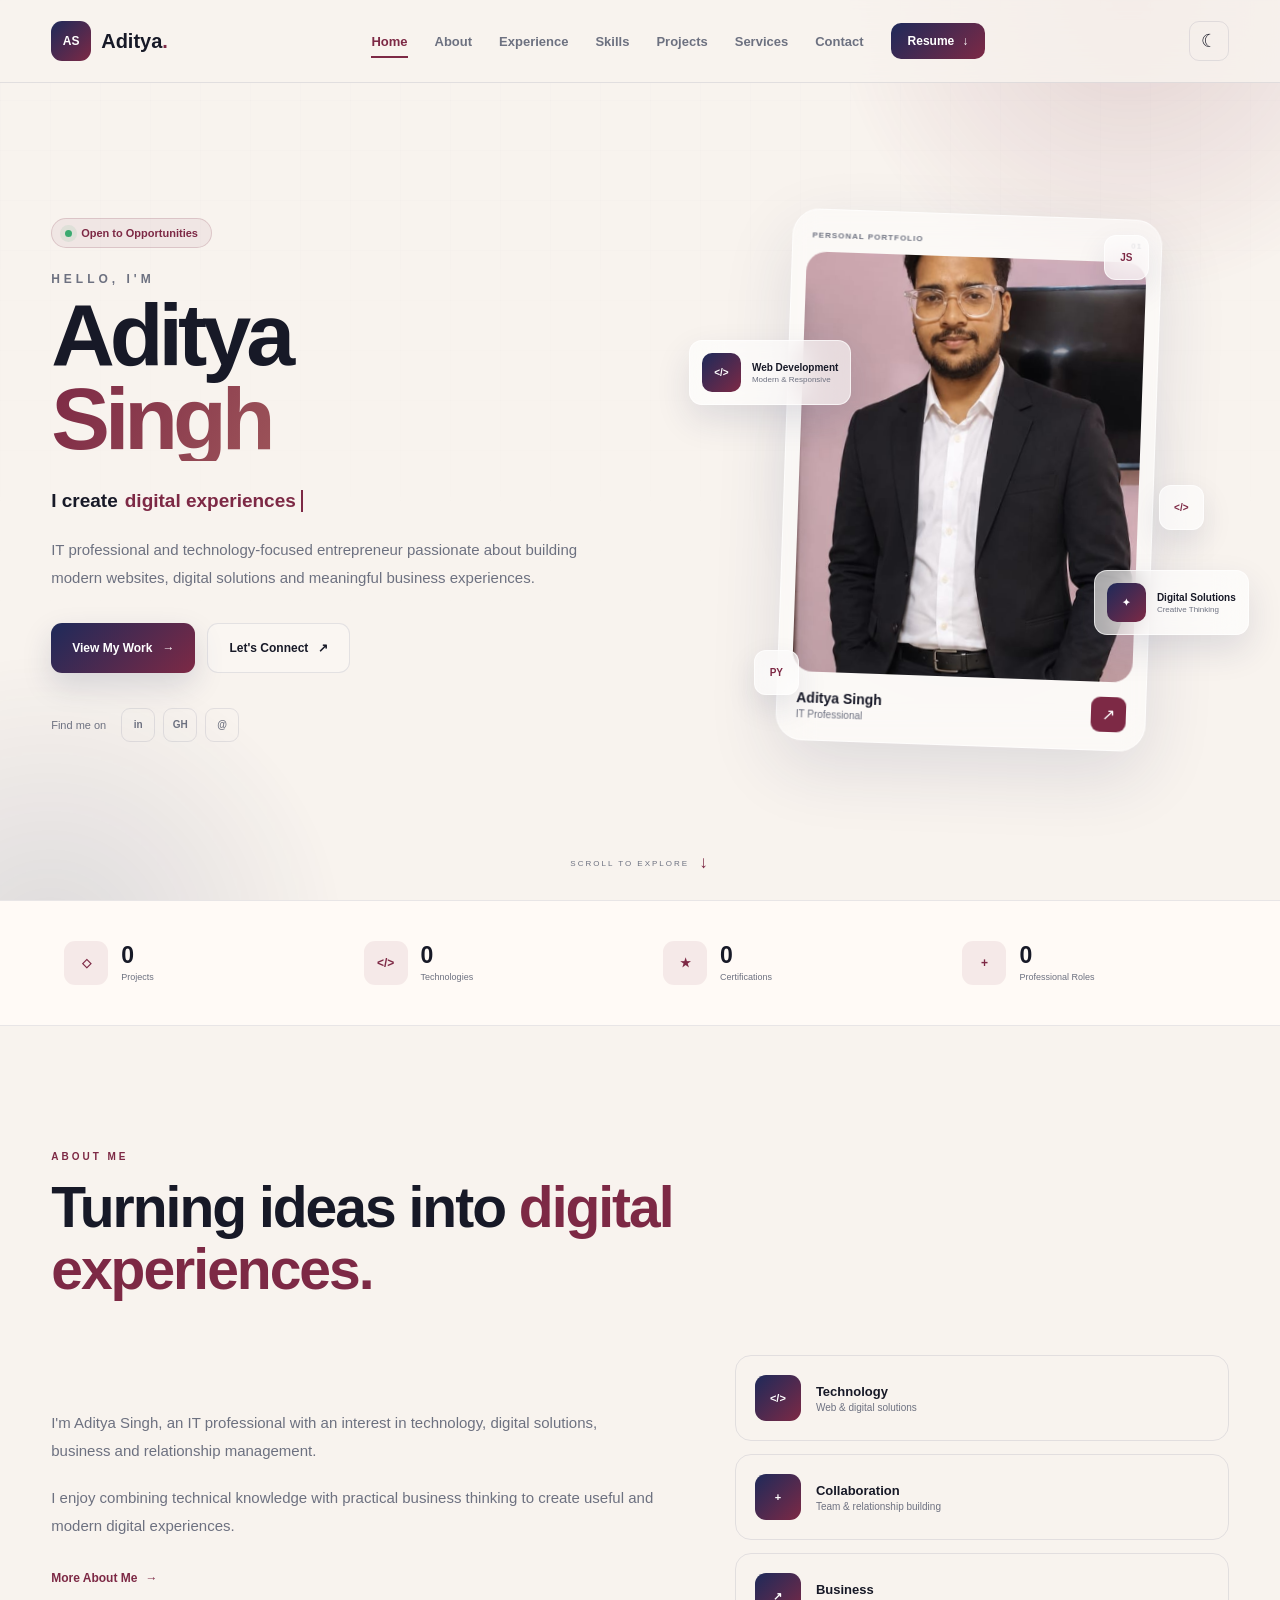
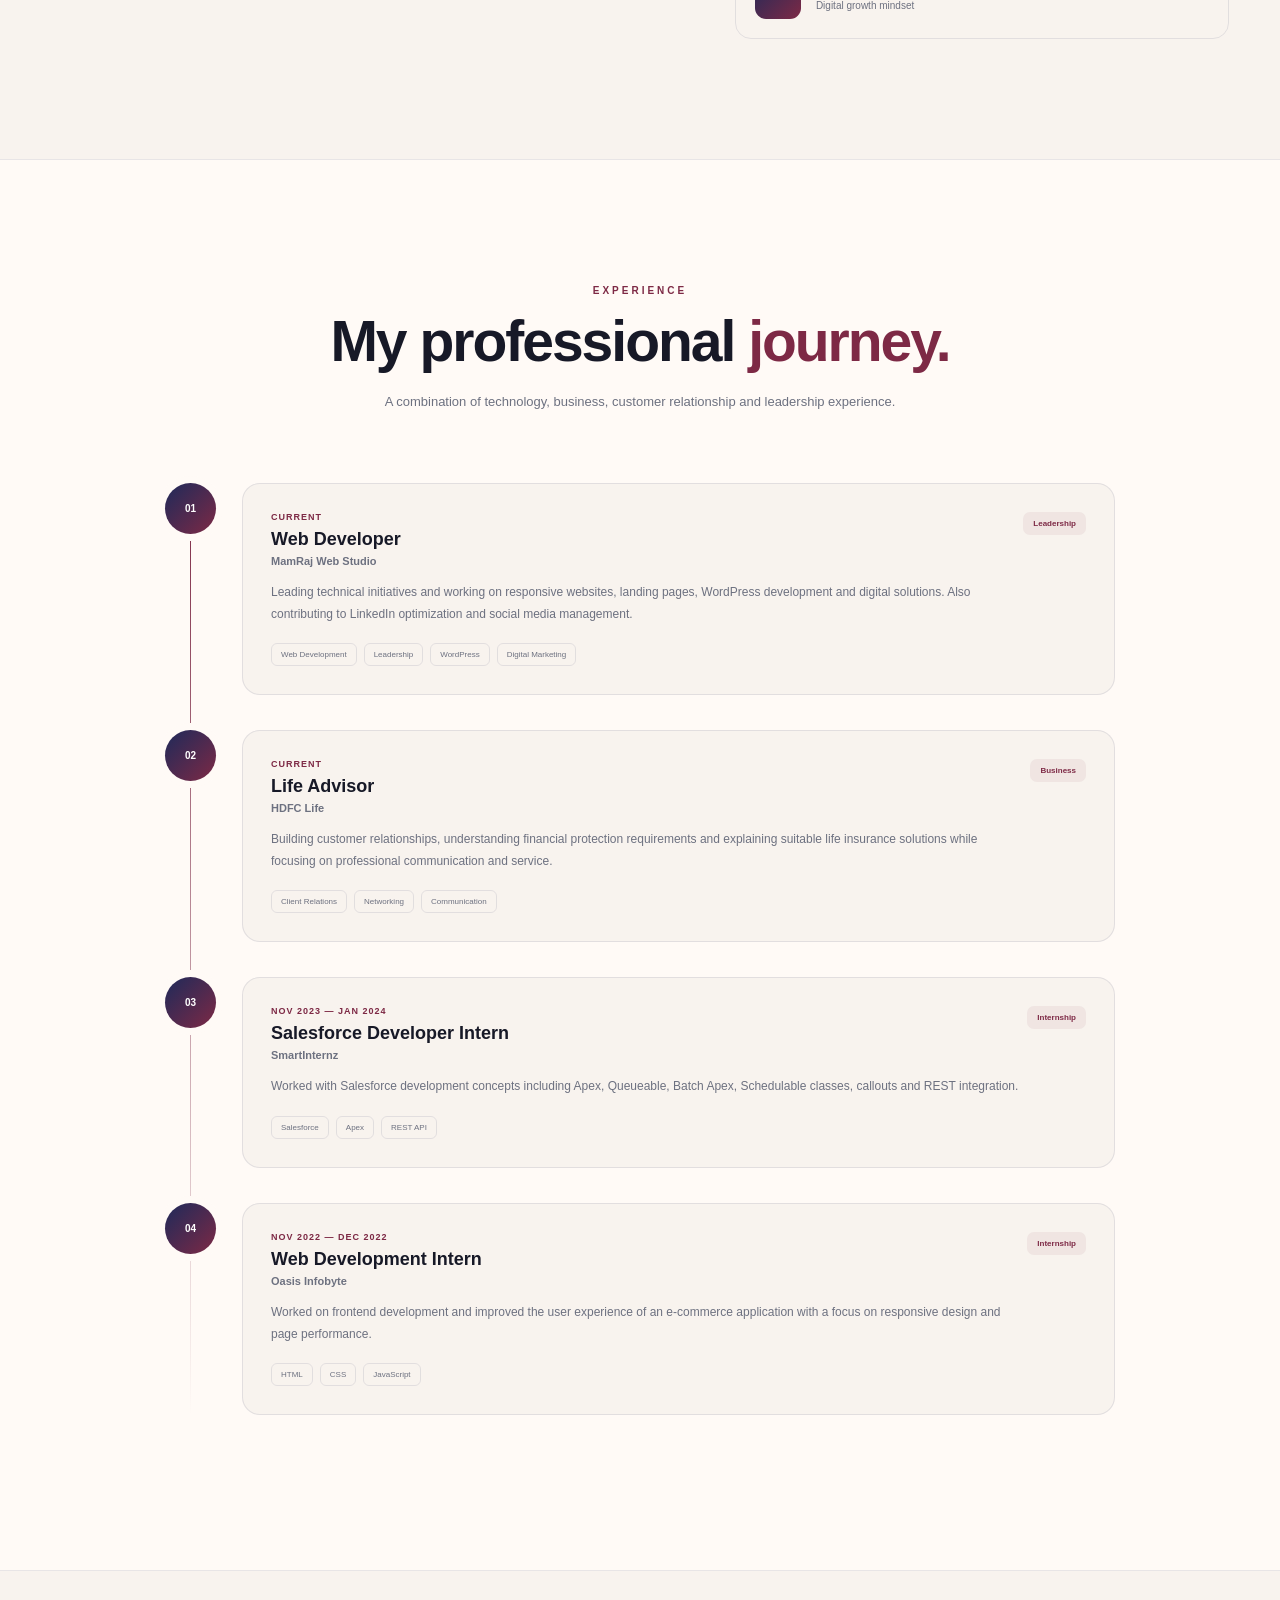
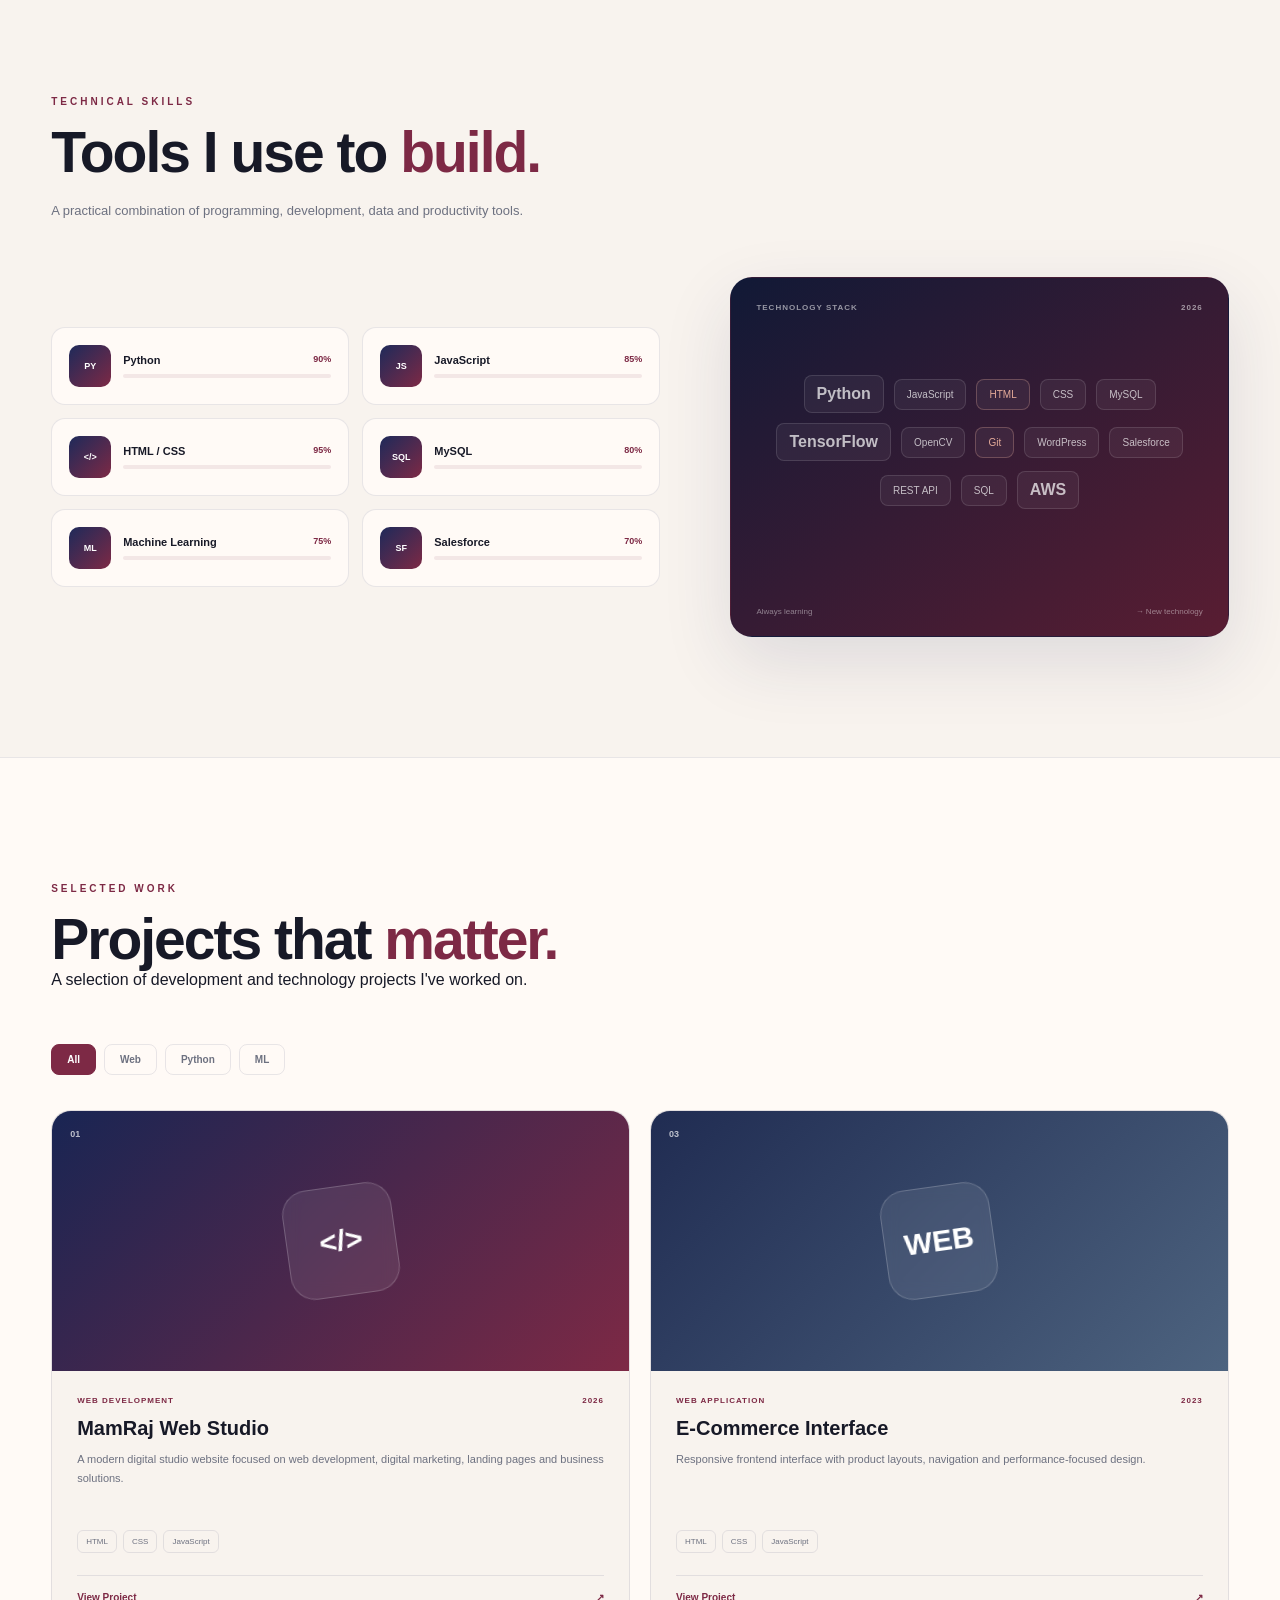
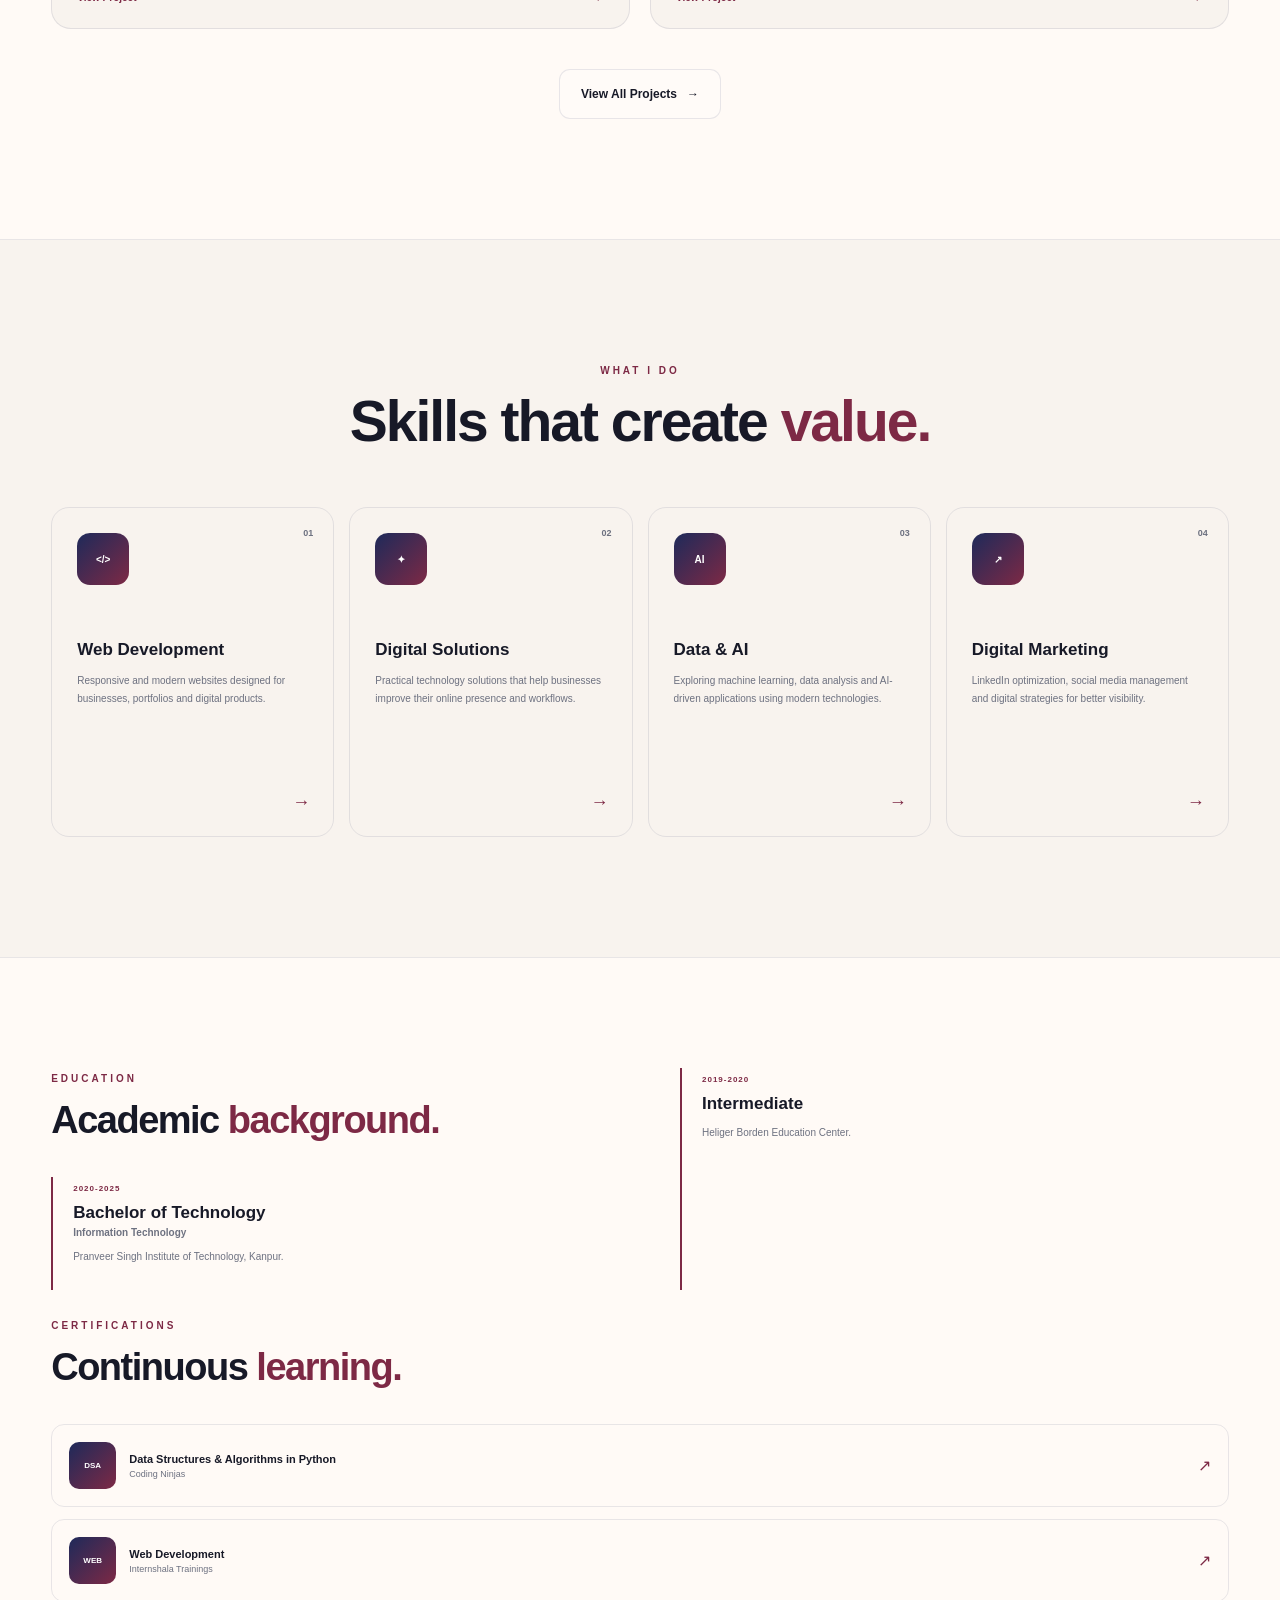
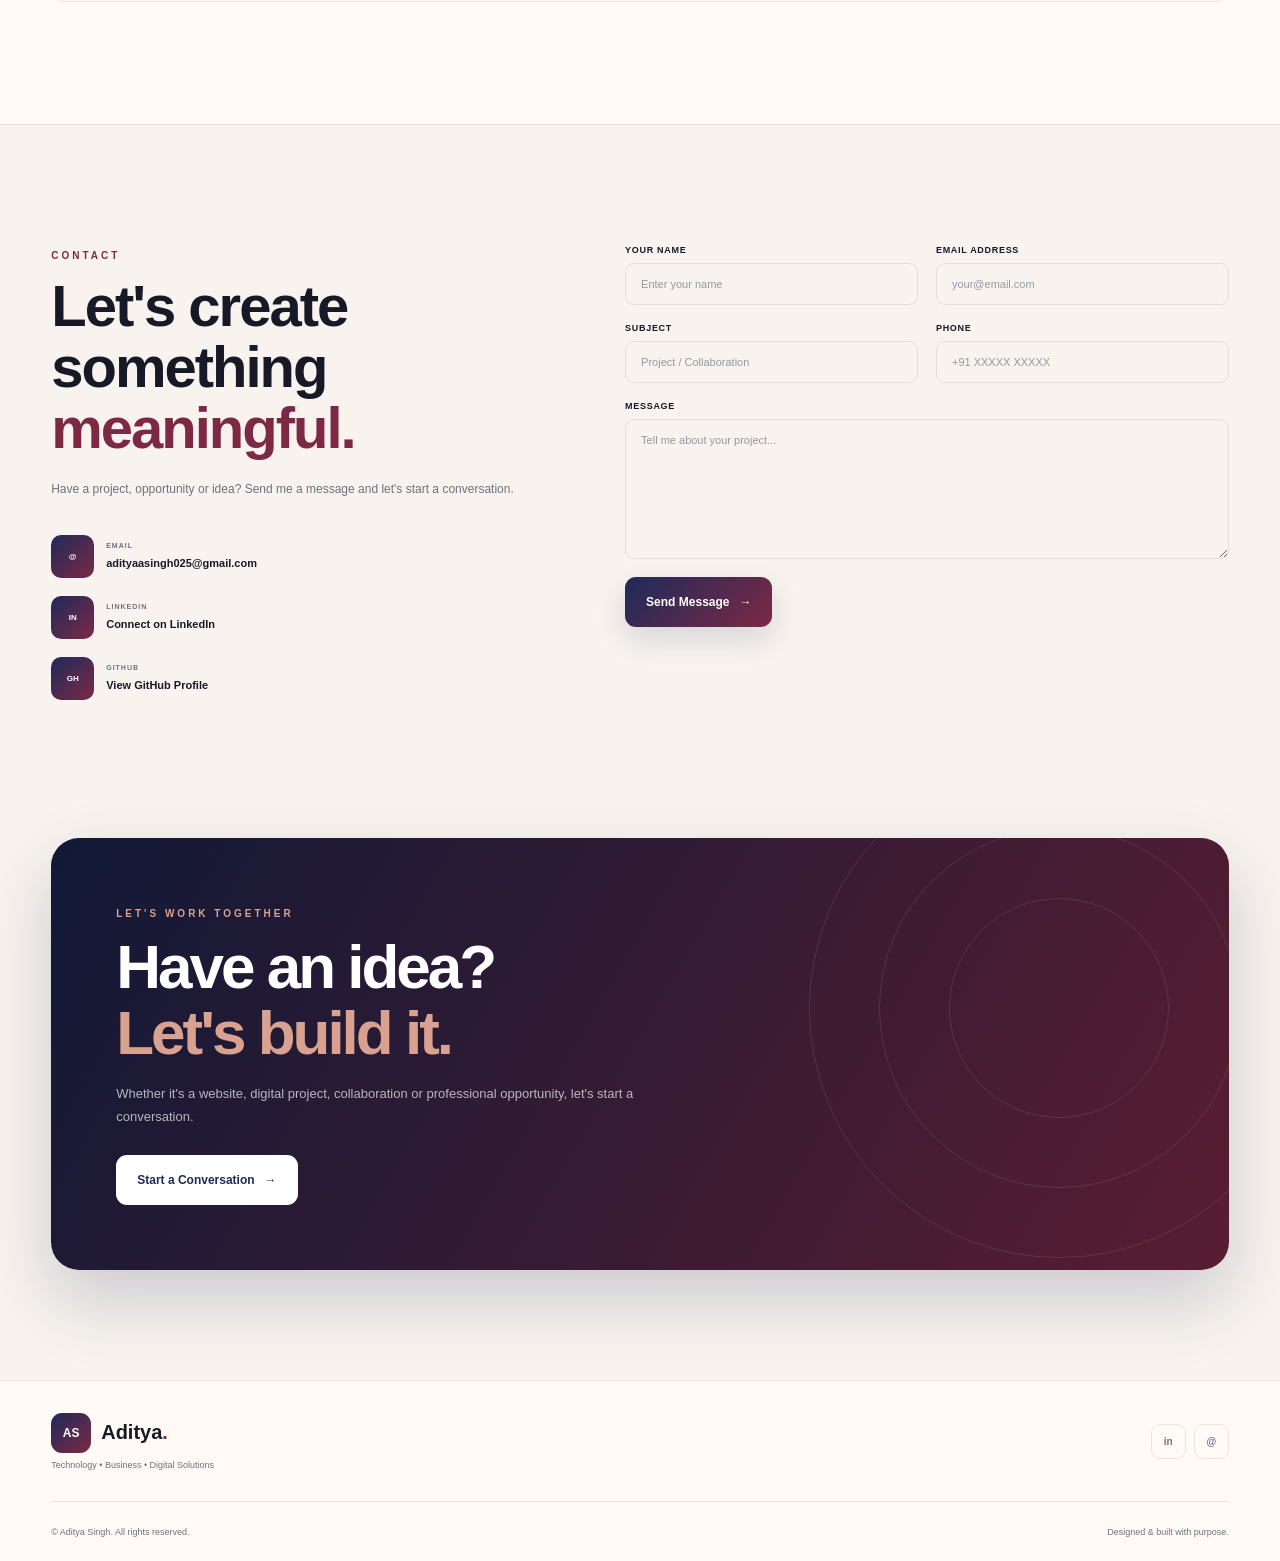
==== commit 63f7c01e: "Remove strong tag from hero section Removed strong tag for 'digital experiences' from the hero secti" ====
--- a/index.html
+++ b/index.html
@@ -159,10 +159,7 @@
                 <span>I create</span>
 
                 <span id="typingText" class="typing-text"></span>
-                   <strong id="typingText">
-                    digital experiences
-                   </strong>
-                <span class="typing-cursor">|</span>
+
             </div>
                    
 
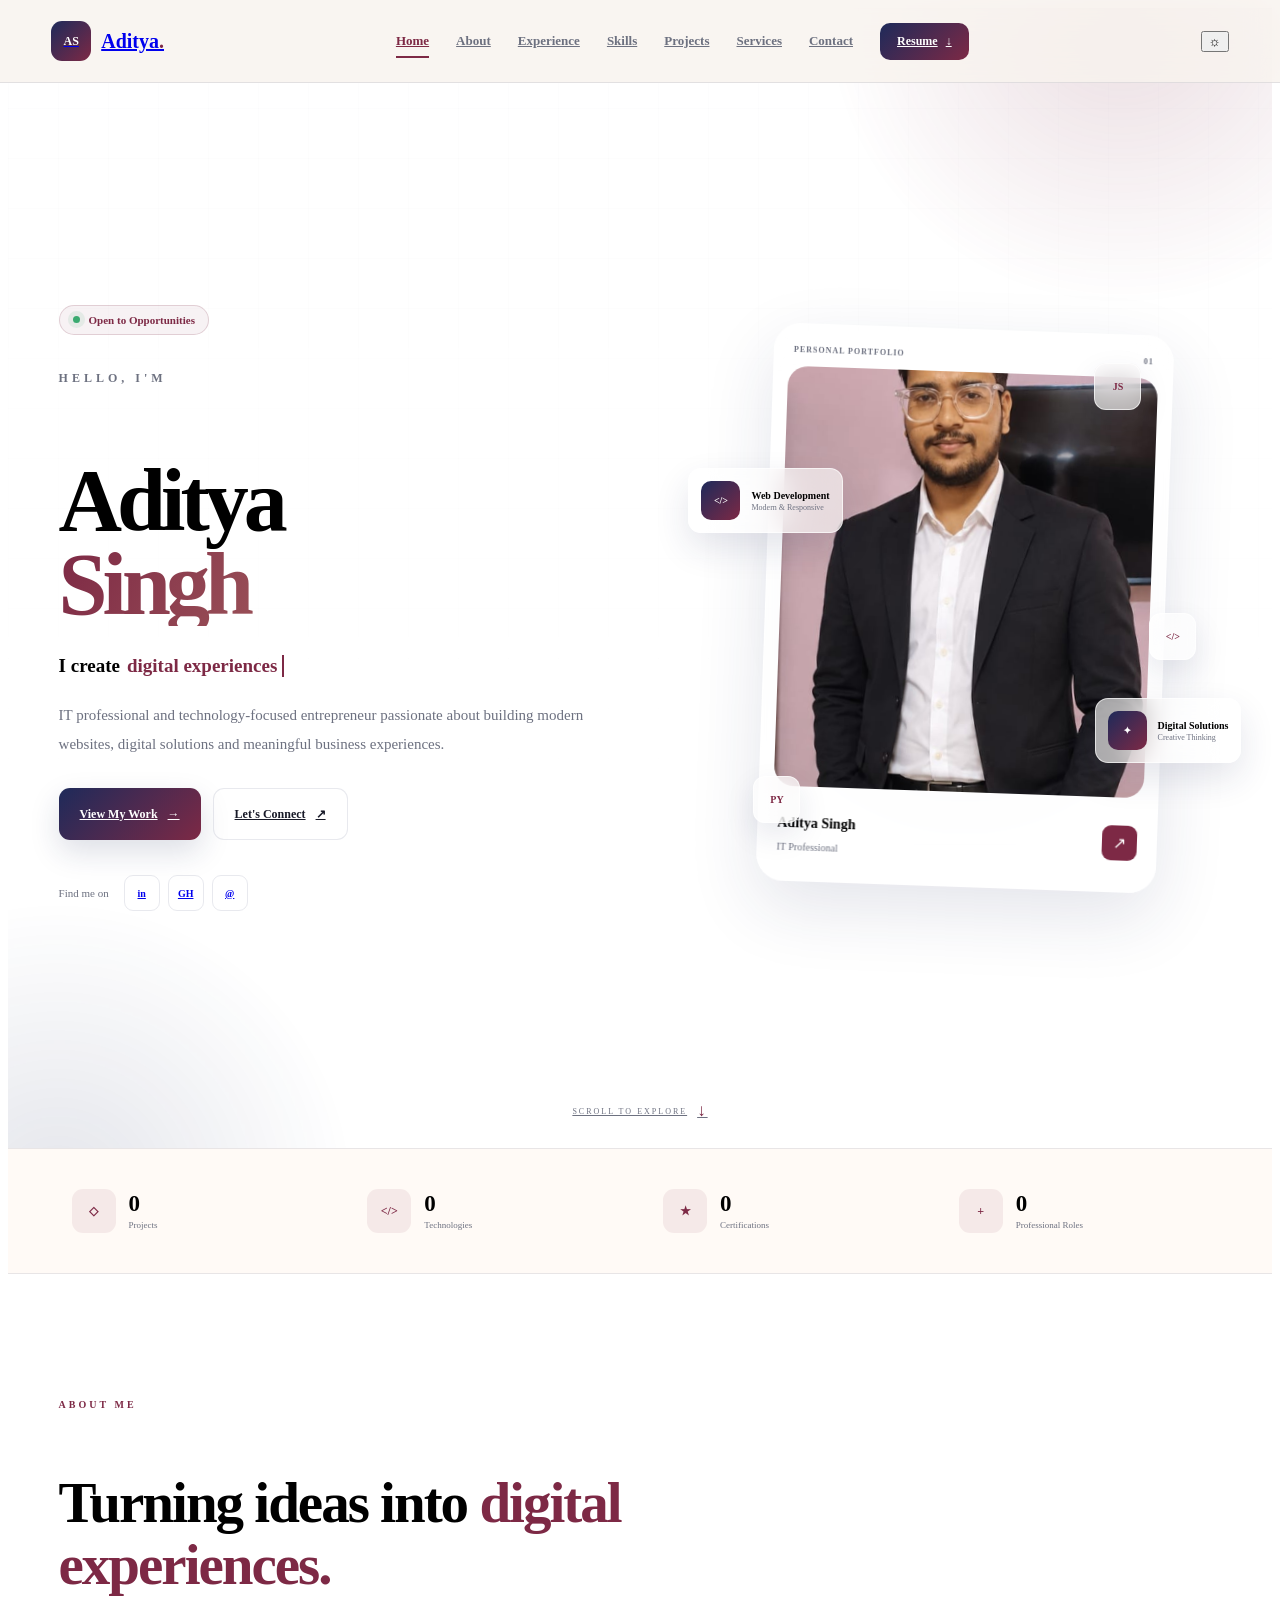
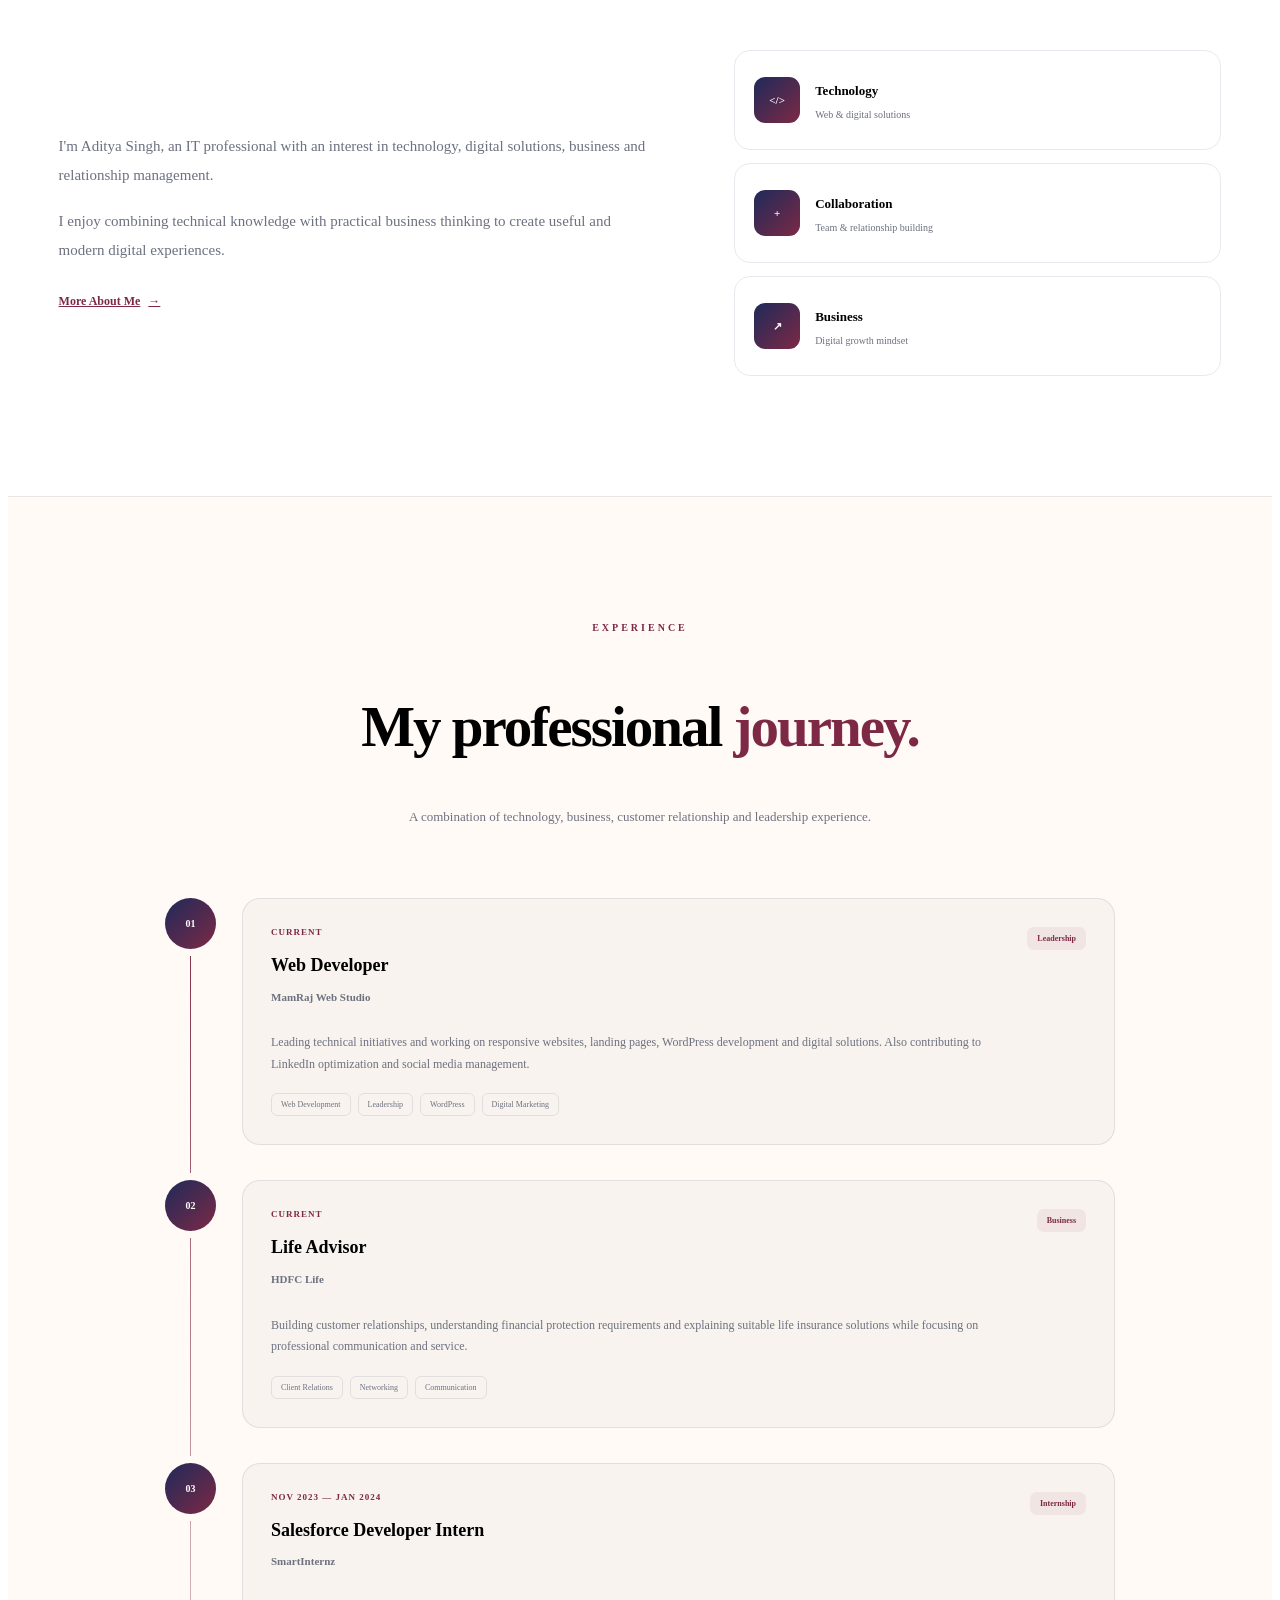
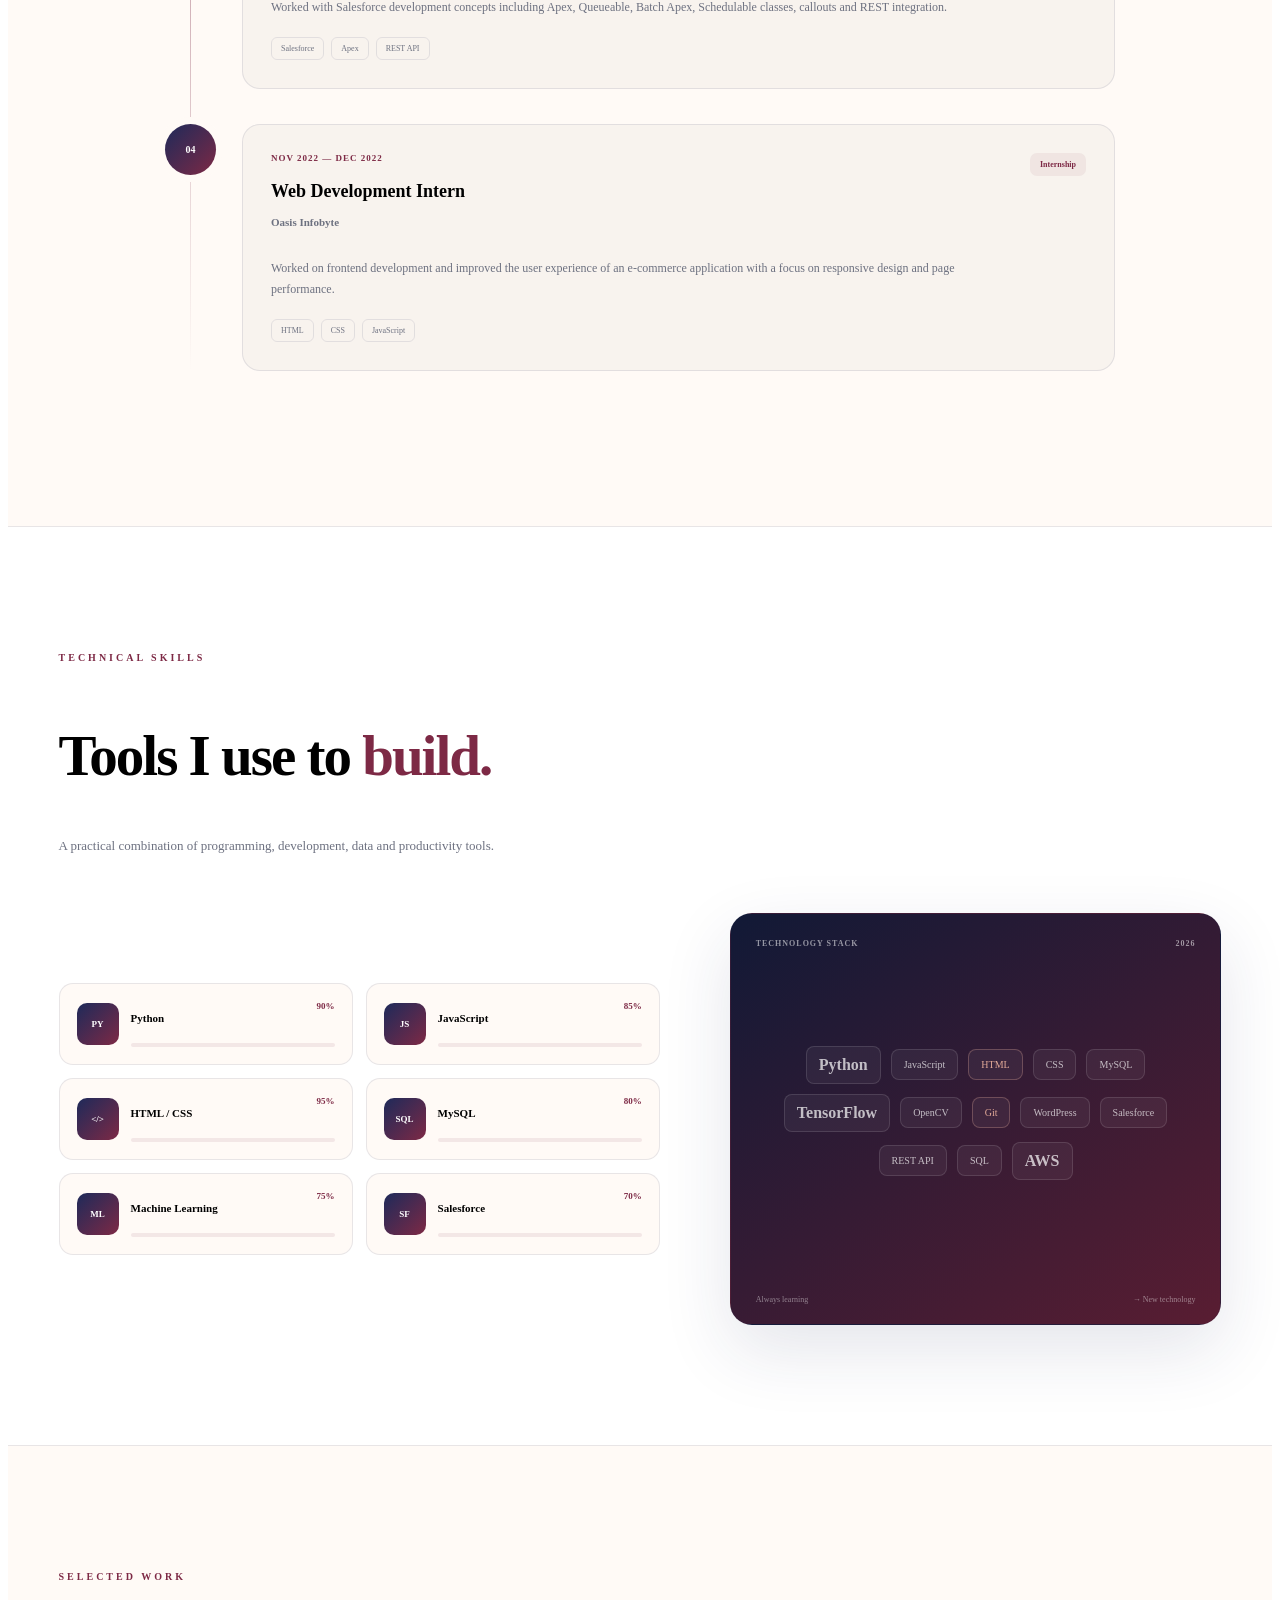
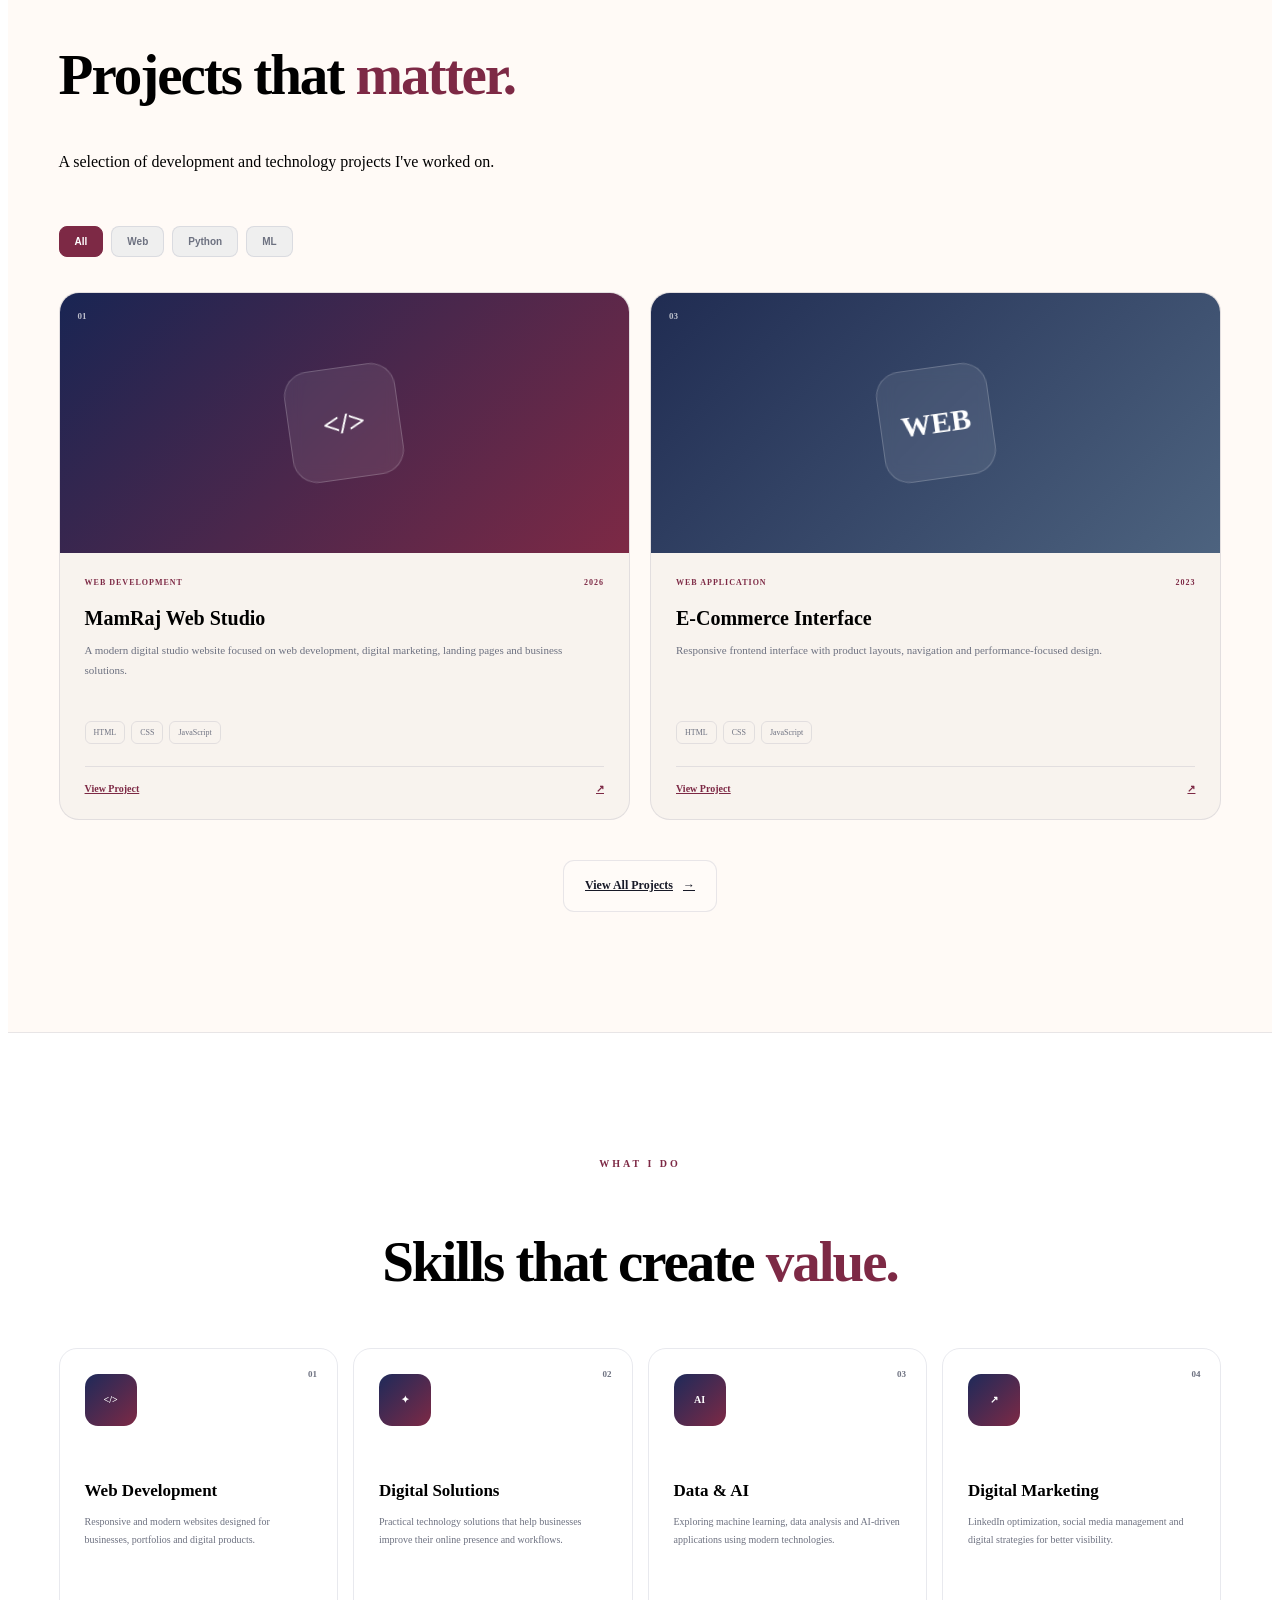
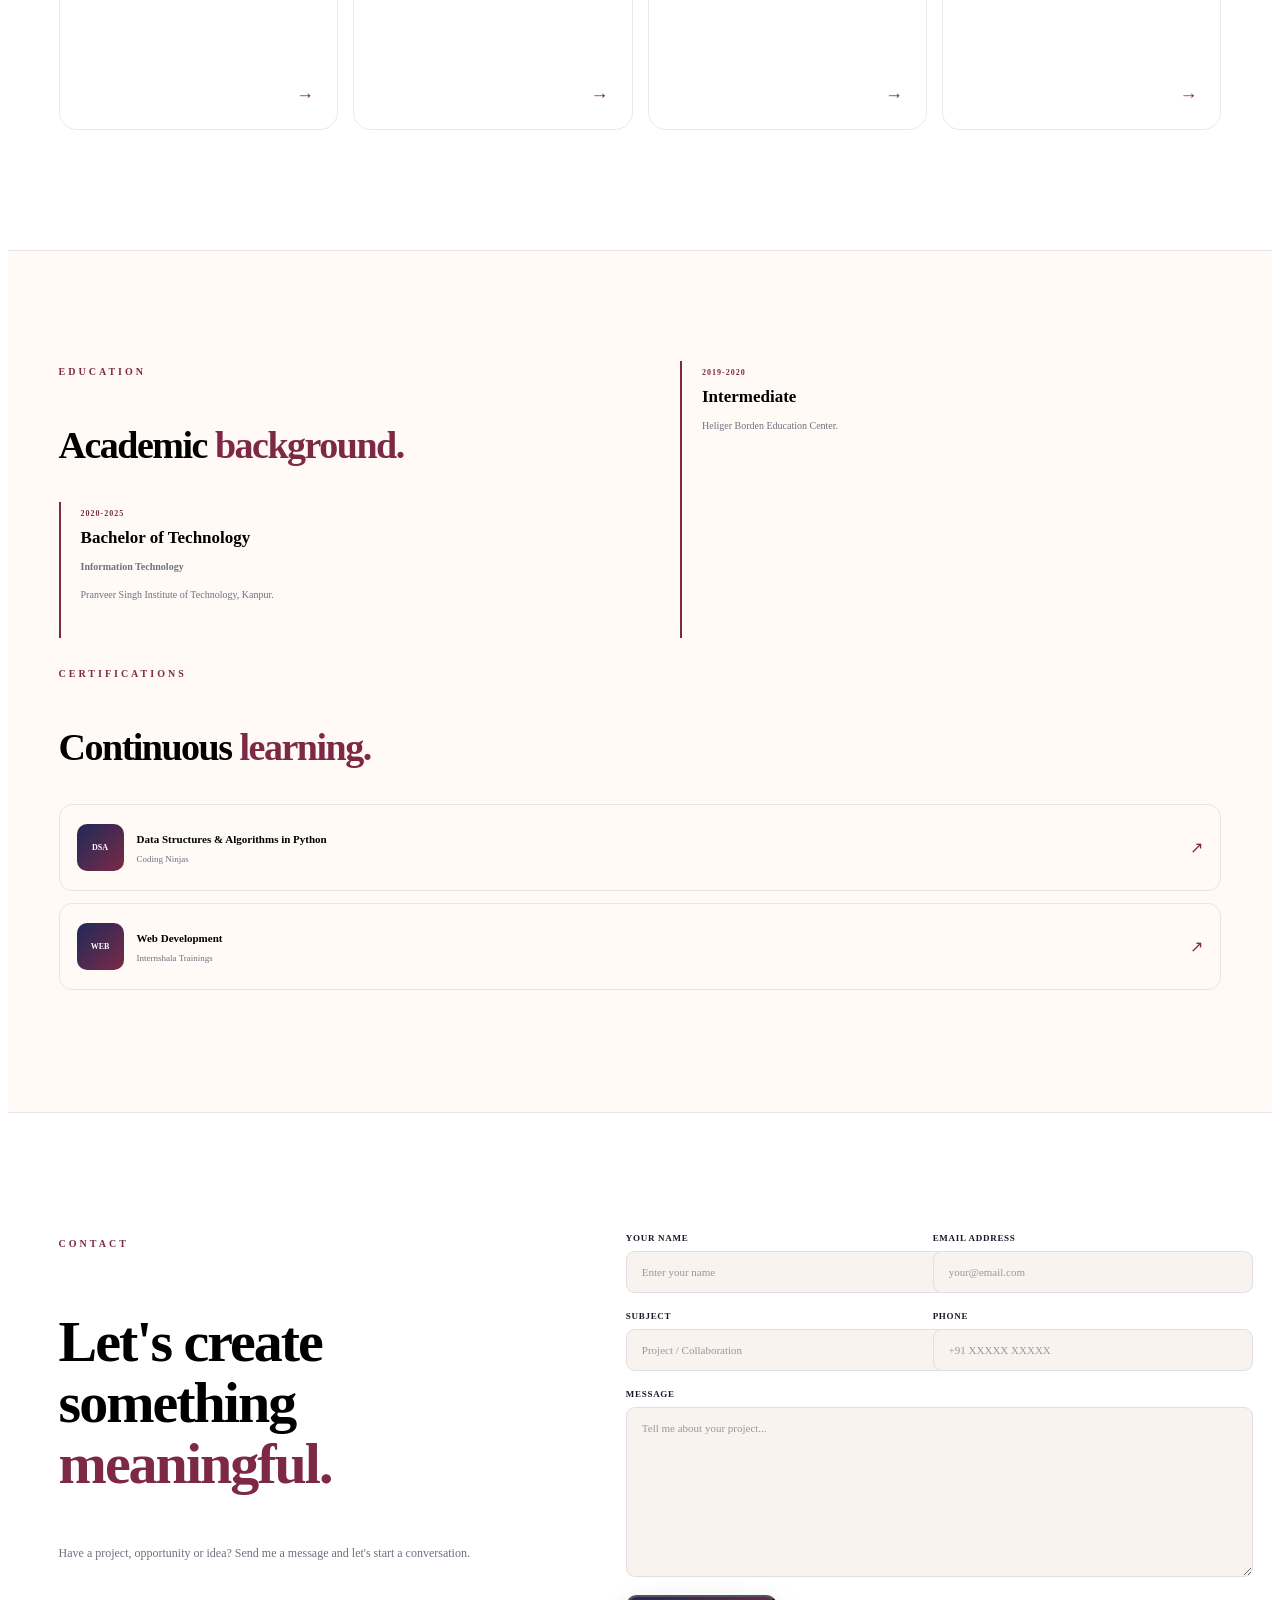
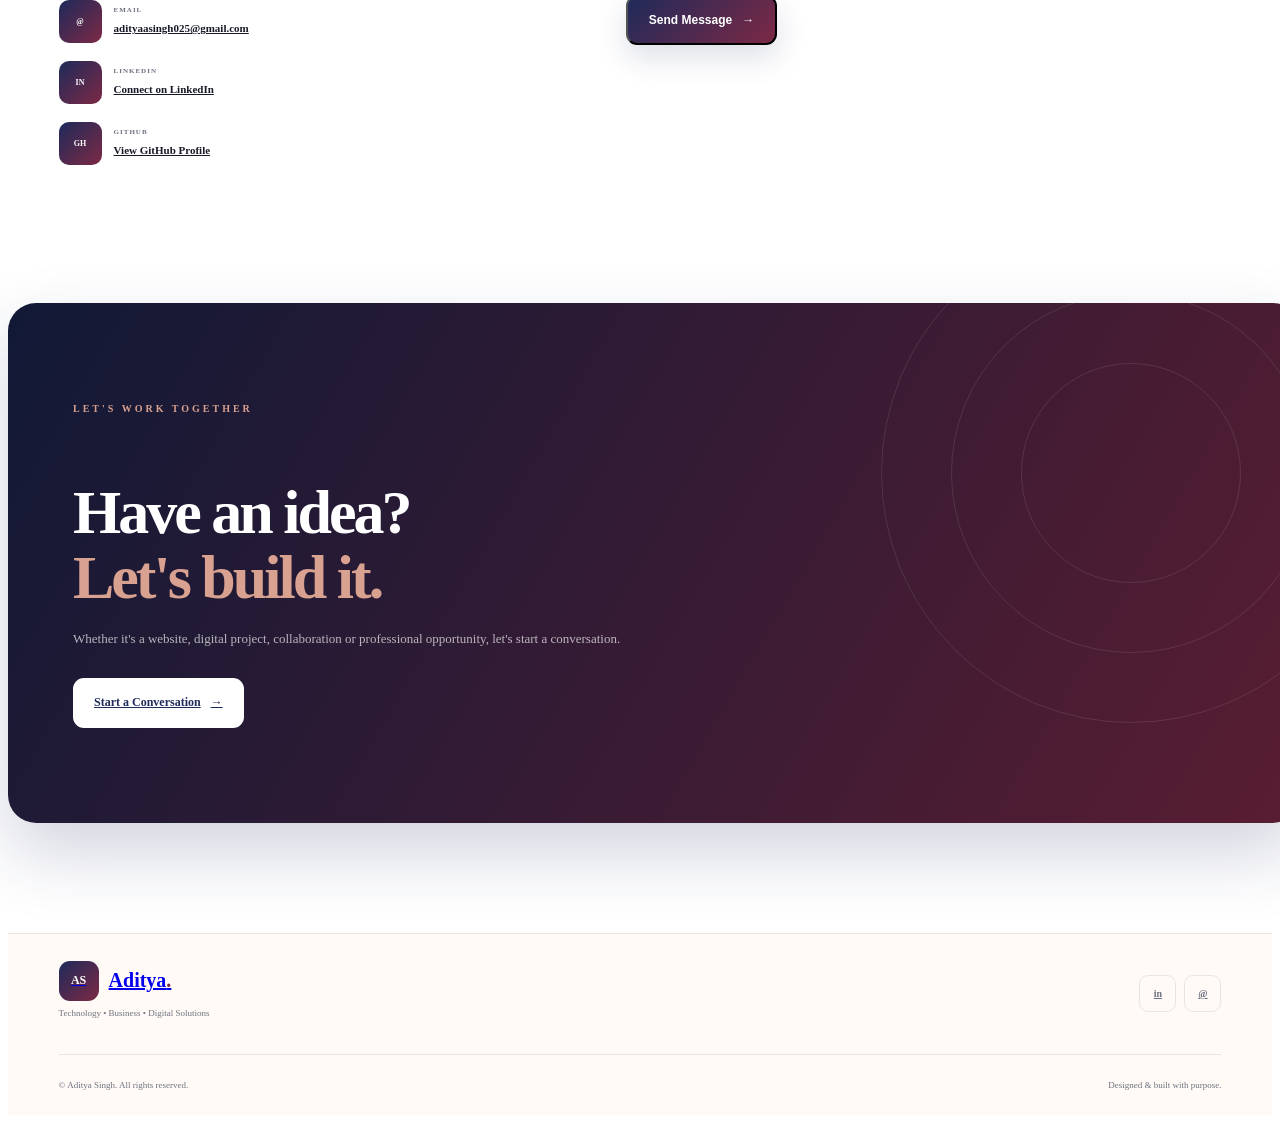
==== commit 5f96846e: "Change theme button to theme toggle button" ====
--- a/index.html
+++ b/index.html
@@ -77,12 +77,14 @@
         <div class="nav-actions">
 
             <button
-                class="theme-button"
-                id="themeButton"
-                aria-label="Change theme">
+              <button
+    class="theme-toggle"
+    id="themeToggle"
+    type="button"
+    aria-label="Toggle dark mode"
+>
 
                 ☾
-
             </button>
 
 
--- a/style.css
+++ b/style.css
@@ -30,83 +30,191 @@
 
 
 /* =====================================
-   DARK MODE
+   DARK THEME
 ===================================== */
 
-body.dark {
-
-    --background: #0b1021;
-    --background-two: #11172d;
-
-    --text: #f5f6fa;
-    --muted: #a6acbd;
+body.dark-theme {
+
+    --background: #0b0d16;
+
+    --background-two: #111421;
+
+    --text: #f5f2ef;
+
+    --muted: #9a9daa;
 
     --border: rgba(255,255,255,.10);
 
-    --white: #171d36;
+    --navy: #aab4ed;
+
+    --wine: #dc91aa;
+
+    --navy-dark: #080a12;
+
+    --wine-dark: #351725;
 
     --shadow:
-        0 25px 70px rgba(0,0,0,.35);
-}
-
-
-/* =====================================
-   RESET
-===================================== */
-
-* {
-
-    margin: 0;
-    padding: 0;
-
-    box-sizing: border-box;
-}
-
-
-html {
-
-    scroll-behavior: smooth;
-}
-
-
-body {
-
-    font-family:
-        Arial,
-        Helvetica,
-        sans-serif;
-
-    background: var(--background);
-
-    color: var(--text);
-
-    overflow-x: hidden;
-
-    transition:
-        background .35s ease,
-        color .35s ease;
-}
-
-
-a {
-
-    text-decoration: none;
-
-    color: inherit;
-}
-
-
-button {
-
-    border: 0;
-
-    background: transparent;
-
-    font: inherit;
-
-    cursor: pointer;
-}
-
+        0 20px 60px rgba(0,0,0,.35);
+
+    background:
+        var(--background);
+
+    color:
+        var(--text);
+}
+
+
+/* Main backgrounds */
+
+body.dark-theme .site-header {
+
+    background:
+        rgba(11,13,22,.92);
+
+    backdrop-filter:
+        blur(18px);
+}
+
+
+body.dark-theme .site-header.scrolled {
+
+    background:
+        rgba(11,13,22,.94);
+}
+
+
+body.dark-theme .hero-section {
+
+    background:
+        var(--background);
+}
+
+
+body.dark-theme .stats-section {
+
+    background:
+        var(--background-two);
+}
+
+
+body.dark-theme .final-cta {
+
+    background:
+        var(--background);
+}
+
+
+
+/* Cards */
+
+body.dark-theme .project-card,
+body.dark-theme .service-card,
+body.dark-theme .skill-card,
+body.dark-theme .certificate-card,
+body.dark-theme .education-card,
+body.dark-theme .timeline-content,
+body.dark-theme .contact-form {
+
+    background:
+        var(--background-two);
+
+    border-color:
+        var(--border);
+}
+
+
+/* Inputs */
+
+body.dark-theme input,
+body.dark-theme textarea {
+
+    background:
+        #0c0f19;
+
+    color:
+        var(--text);
+
+    border-color:
+        var(--border);
+}
+
+
+body.dark-theme input::placeholder,
+body.dark-theme textarea::placeholder {
+
+    color:
+        #707381;
+}
+
+
+/* Mobile menu */
+
+body.dark-theme .main-nav {
+
+    background:
+        #111421;
+
+    border-color:
+        var(--border);
+}
+
+
+/* Hero profile */
+
+body.dark-theme .profile-card,
+body.dark-theme .floating-card {
+
+    background:
+        rgba(17,20,33,.88);
+
+    border-color:
+        rgba(255,255,255,.1);
+}
+
+
+/* Theme button */
+
+body.dark-theme .theme-toggle {
+
+    background:
+        #111421;
+
+    color:
+        var(--text);
+
+    border-color:
+        var(--border);
+}
+
+
+/* Buttons */
+
+body.dark-theme .button-outline {
+
+    color:
+        var(--text);
+
+    border-color:
+        var(--border);
+}
+
+
+/* Footer */
+
+body.dark-theme .site-footer {
+
+    background:
+        #070910;
+}
+
+
+/* Grid */
+
+body.dark-theme .hero-grid-background {
+
+    opacity:
+        .25;
+}
 
 /* =====================================
    NAVBAR
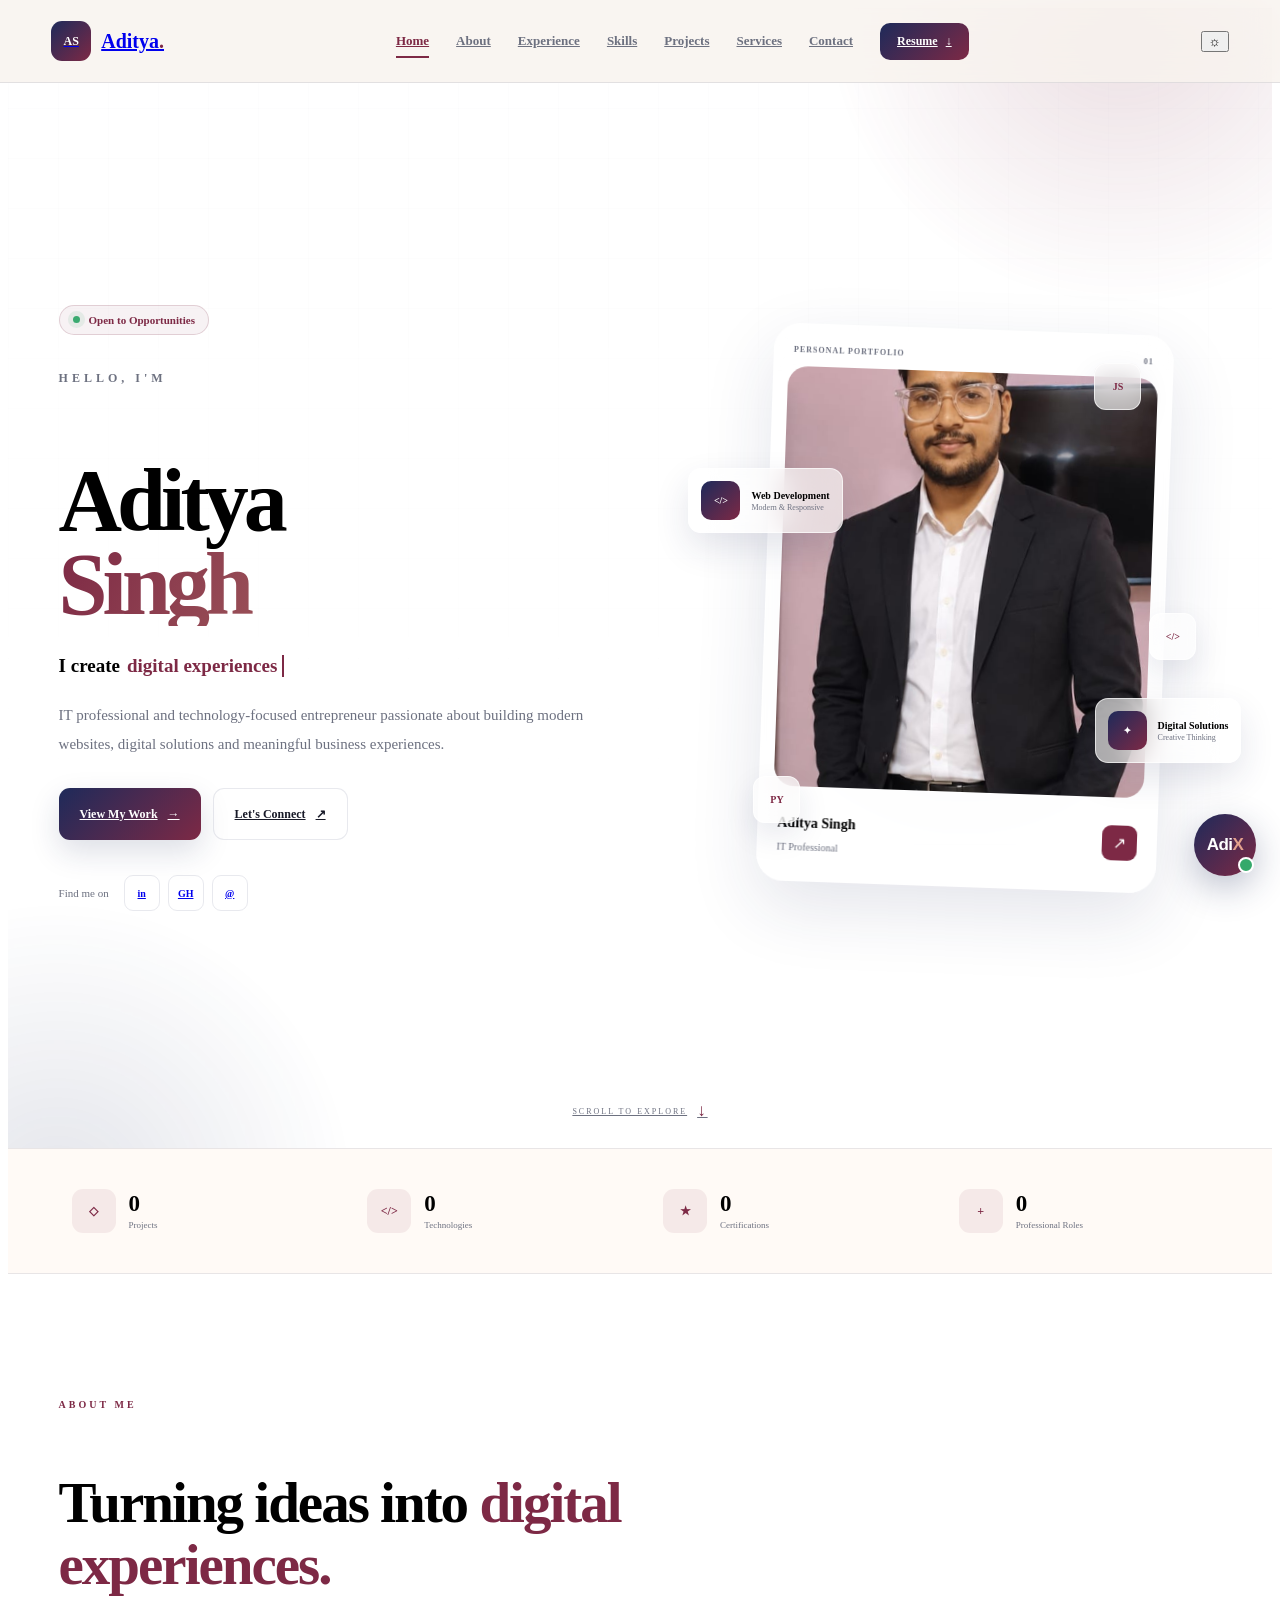
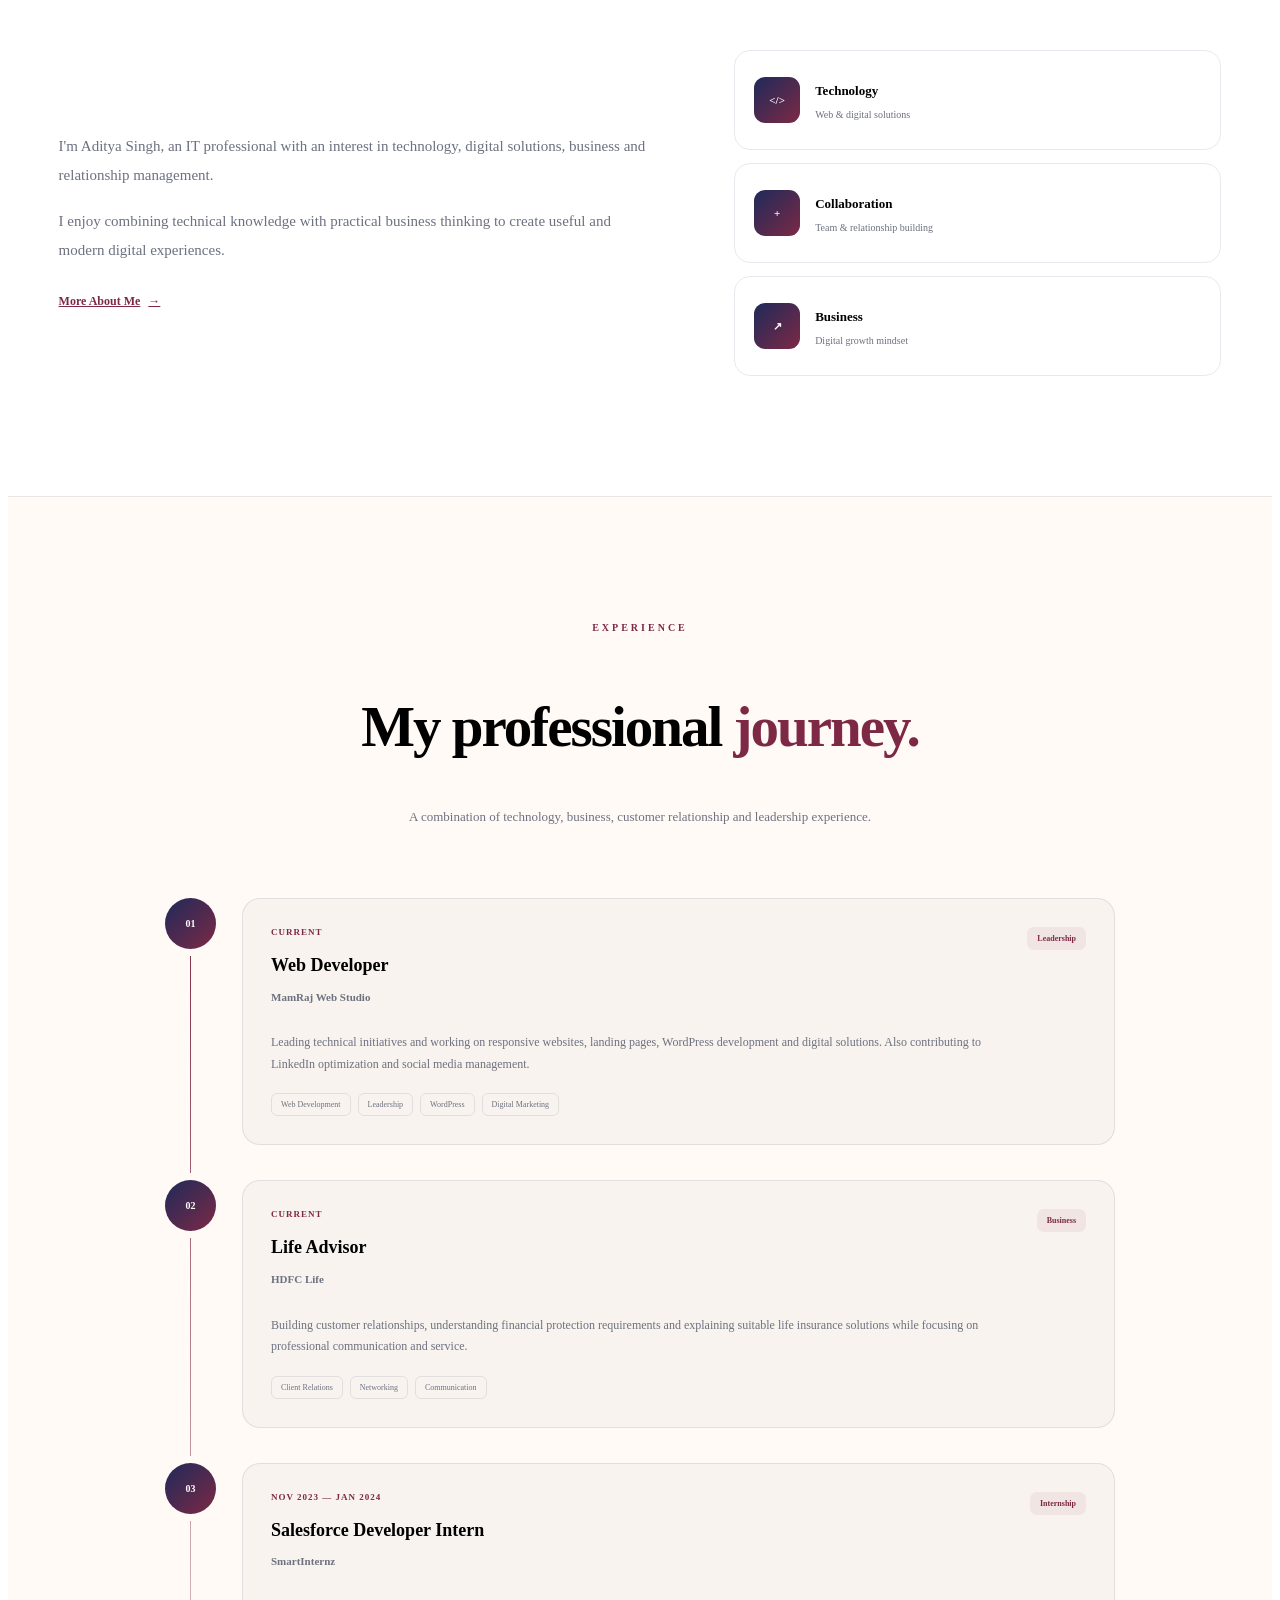
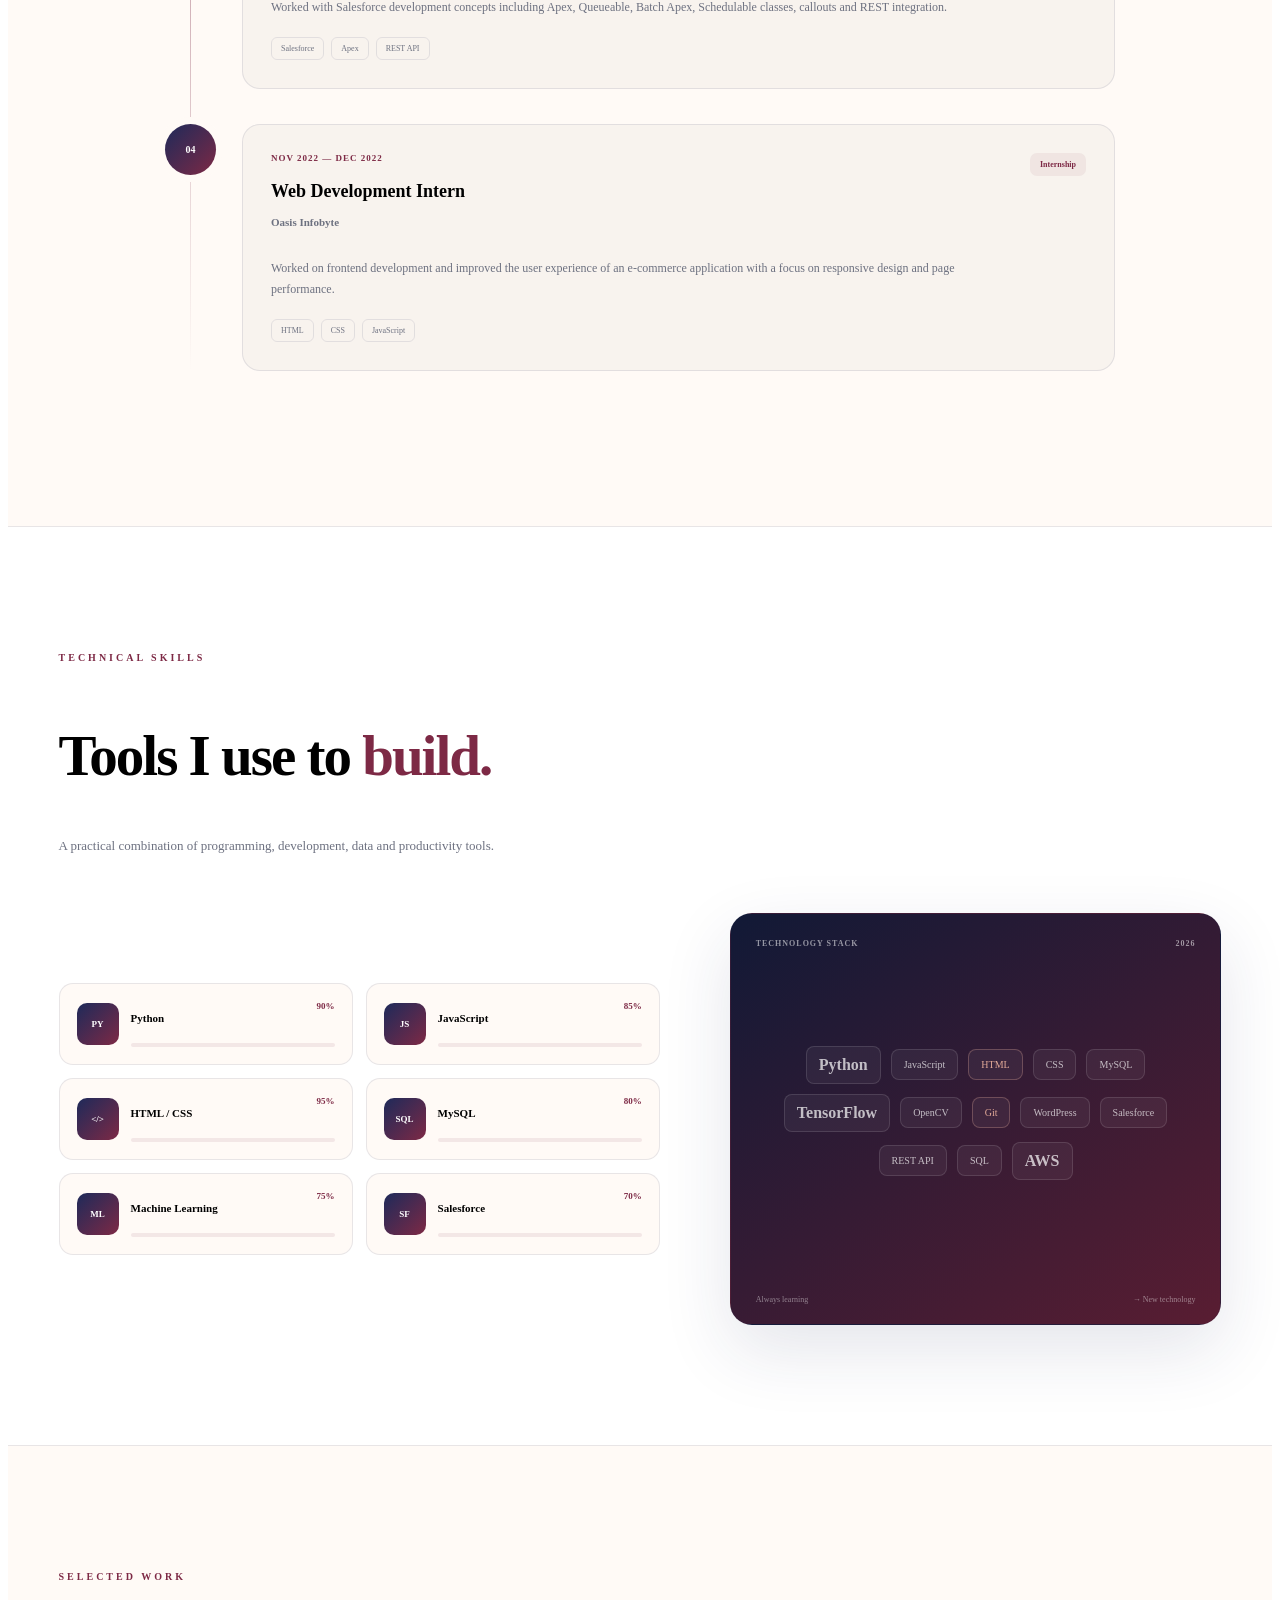
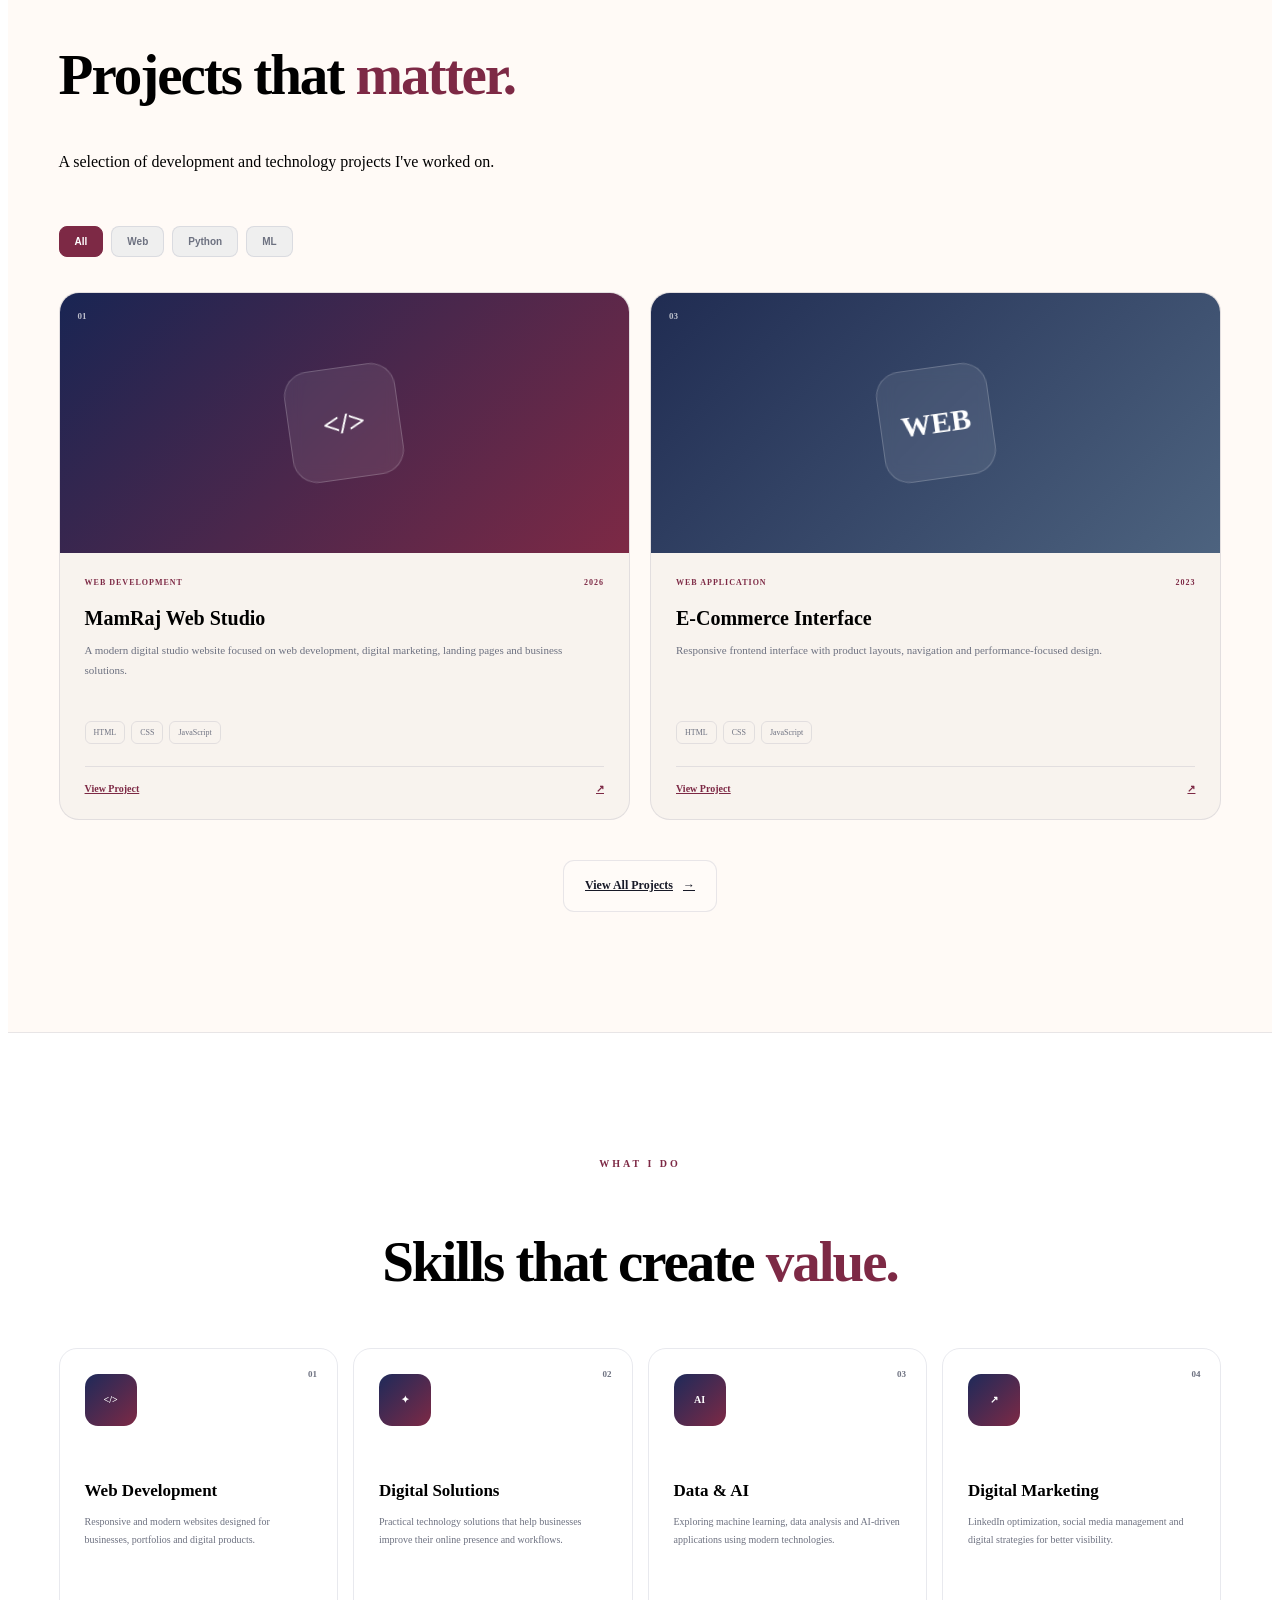
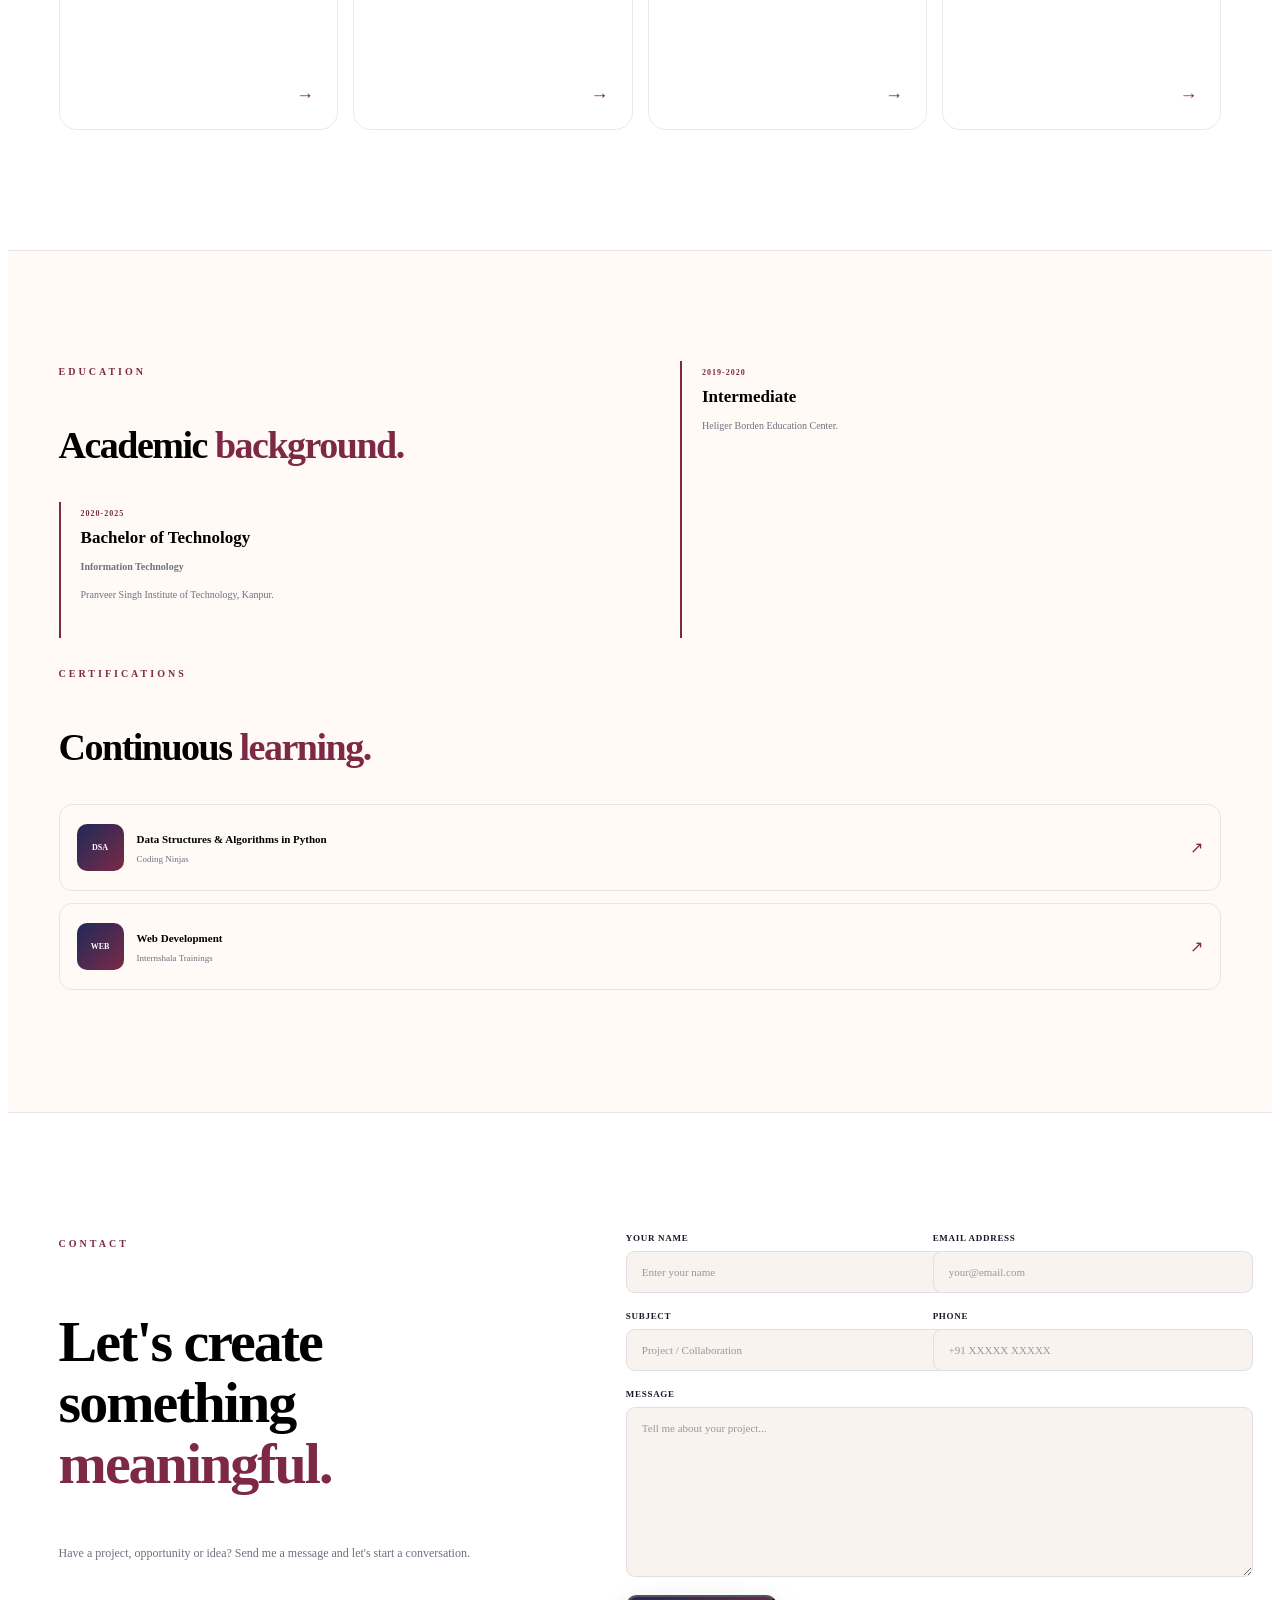
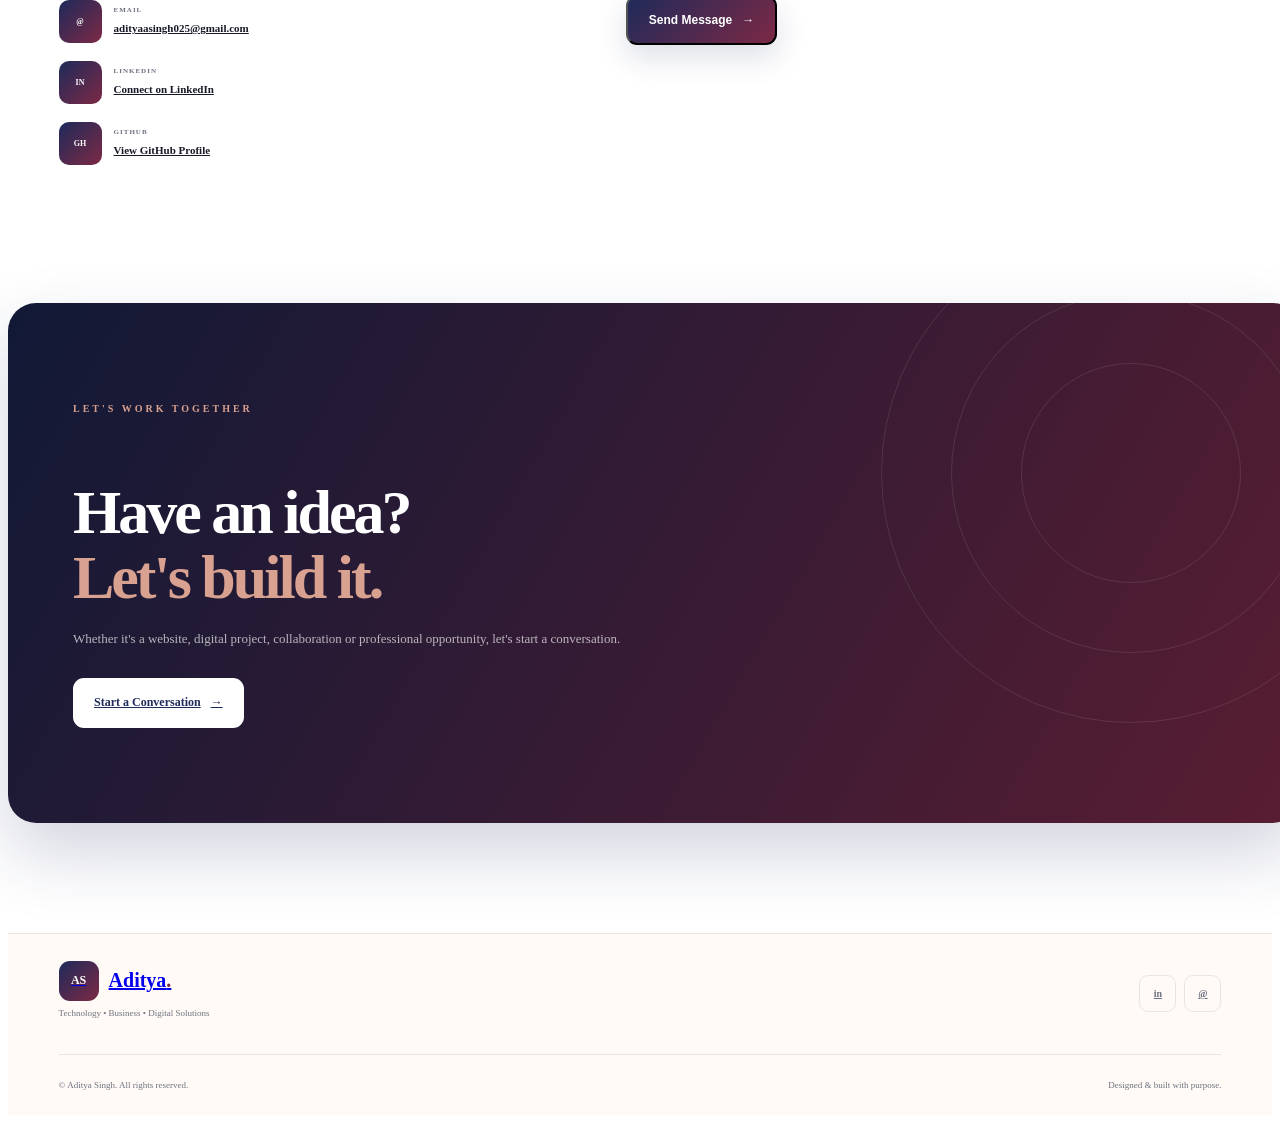
==== commit 91c34694: "Update index.html" ====
--- a/index.html
+++ b/index.html
@@ -13,6 +13,7 @@
     <title>Aditya Singh | Portfolio</title>
 
     <link rel="stylesheet" href="style.css">
+    <link rel="stylesheet" href="adix.css">
 </head>
 
 <body>
@@ -2060,5 +2061,6 @@
 <script src="script.js"></script>
 <script src="typing.js"></script>
 <script src="formsubmit.js"></script>
+<script src="adix.js"></script>    
 </body>
 </html>
--- a/adix.css
+++ b/adix.css
@@ -0,0 +1,530 @@
+/* =====================================
+   ADIX CHATBOT
+===================================== */
+
+.adix-launcher {
+    position: fixed;
+    right: 24px;
+    bottom: 24px;
+
+    width: 62px;
+    height: 62px;
+
+    z-index: 99999;
+
+    display: flex;
+    align-items: center;
+    justify-content: center;
+
+    border: none;
+    border-radius: 50%;
+
+    color: #fff;
+
+    background:
+        linear-gradient(
+            135deg,
+            #1e2a5a,
+            #7d2945
+        );
+
+    box-shadow:
+        0 12px 35px rgba(30,42,90,.30);
+
+    cursor: pointer;
+
+    transition:
+        transform .3s ease,
+        box-shadow .3s ease;
+}
+
+.adix-launcher:hover {
+    transform: translateY(-5px) scale(1.04);
+
+    box-shadow:
+        0 18px 45px rgba(30,42,90,.38);
+}
+
+
+/* AdiX logo */
+
+.adix-logo {
+    font-size: 17px;
+    font-weight: 900;
+    letter-spacing: -.5px;
+}
+
+.adix-logo span {
+    color: #e3a18d;
+}
+
+
+/* Online indicator */
+
+.adix-online {
+    position: absolute;
+
+    right: 2px;
+    bottom: 3px;
+
+    width: 12px;
+    height: 12px;
+
+    border: 2px solid #fff;
+
+    border-radius: 50%;
+
+    background: #35a96b;
+}
+
+
+/* =====================================
+   CHAT WINDOW
+===================================== */
+
+.adix-window {
+    position: fixed;
+
+    right: 24px;
+    bottom: 98px;
+
+    width: 370px;
+    max-width: calc(100vw - 30px);
+
+    height: 540px;
+    max-height: calc(100vh - 125px);
+
+    z-index: 99998;
+
+    display: flex;
+    flex-direction: column;
+
+    overflow: hidden;
+
+    border:
+        1px solid rgba(30,42,90,.12);
+
+    border-radius: 20px;
+
+    background:
+        var(--background, #f8f3ee);
+
+    box-shadow:
+        0 25px 80px rgba(15,22,50,.22);
+
+    opacity: 0;
+
+    visibility: hidden;
+
+    transform:
+        translateY(20px)
+        scale(.96);
+
+    transform-origin:
+        bottom right;
+
+    transition:
+        .3s ease;
+}
+
+
+.adix-window.open {
+    opacity: 1;
+
+    visibility: visible;
+
+    transform:
+        translateY(0)
+        scale(1);
+}
+
+
+/* =====================================
+   HEADER
+===================================== */
+
+.adix-header {
+    min-height: 72px;
+
+    display: flex;
+
+    align-items: center;
+
+    justify-content: space-between;
+
+    padding:
+        14px 16px;
+
+    color: #fff;
+
+    background:
+        linear-gradient(
+            135deg,
+            #1e2a5a,
+            #7d2945
+        );
+}
+
+
+.adix-header-left {
+    display: flex;
+
+    align-items: center;
+
+    gap: 10px;
+}
+
+
+.adix-avatar {
+    width: 40px;
+    height: 40px;
+
+    display: grid;
+
+    place-items: center;
+
+    color: #fff;
+
+    font-size: 12px;
+    font-weight: 900;
+
+    border:
+        1px solid rgba(255,255,255,.3);
+
+    border-radius: 12px;
+
+    background:
+        rgba(255,255,255,.12);
+}
+
+
+.adix-header-info strong {
+    display: block;
+
+    font-size: 14px;
+}
+
+
+.adix-header-info small {
+    display: flex;
+
+    align-items: center;
+
+    gap: 5px;
+
+    margin-top: 3px;
+
+    color:
+        rgba(255,255,255,.72);
+
+    font-size: 8px;
+}
+
+
+.adix-header-status {
+    width: 6px;
+    height: 6px;
+
+    border-radius: 50%;
+
+    background: #62d692;
+}
+
+
+.adix-close {
+    width: 32px;
+    height: 32px;
+
+    border: none;
+
+    color: #fff;
+
+    font-size: 21px;
+
+    border-radius: 8px;
+
+    background:
+        rgba(255,255,255,.1);
+
+    cursor: pointer;
+}
+
+
+/* =====================================
+   CHAT BODY
+===================================== */
+
+.adix-messages {
+    flex: 1;
+
+    overflow-y: auto;
+
+    padding: 18px;
+
+    scroll-behavior: smooth;
+}
+
+
+.adix-message {
+    display: flex;
+
+    margin-bottom: 13px;
+}
+
+
+.adix-message.bot {
+    justify-content: flex-start;
+}
+
+
+.adix-message.user {
+    justify-content: flex-end;
+}
+
+
+.adix-bubble {
+    max-width: 82%;
+
+    padding:
+        11px 13px;
+
+    font-size: 10px;
+
+    line-height: 1.65;
+
+    border-radius: 14px;
+}
+
+
+.adix-message.bot .adix-bubble {
+    color: var(--text, #1e2a5a);
+
+    border:
+        1px solid var(--border, rgba(30,42,90,.12));
+
+    border-bottom-left-radius: 4px;
+
+    background:
+        var(--background-two, #f1e9e2);
+}
+
+
+.adix-message.user .adix-bubble {
+    color: #fff;
+
+    border-bottom-right-radius: 4px;
+
+    background:
+        linear-gradient(
+            135deg,
+            #1e2a5a,
+            #7d2945
+        );
+}
+
+
+/* =====================================
+   QUICK QUESTIONS
+===================================== */
+
+.adix-quick {
+    display: flex;
+
+    flex-wrap: wrap;
+
+    gap: 6px;
+
+    padding:
+        0 18px 12px;
+}
+
+
+.adix-quick button {
+    padding:
+        7px 10px;
+
+    color:
+        var(--text, #1e2a5a);
+
+    font-family: inherit;
+
+    font-size: 8px;
+
+    border:
+        1px solid
+        var(--border, rgba(30,42,90,.12));
+
+    border-radius: 100px;
+
+    background:
+        transparent;
+
+    cursor: pointer;
+
+    transition: .2s ease;
+}
+
+
+.adix-quick button:hover {
+    color: #fff;
+
+    border-color: #7d2945;
+
+    background: #7d2945;
+}
+
+
+/* =====================================
+   INPUT
+===================================== */
+
+.adix-input-area {
+    display: flex;
+
+    gap: 7px;
+
+    padding: 12px;
+
+    border-top:
+        1px solid
+        var(--border, rgba(30,42,90,.12));
+
+    background:
+        var(--background, #f8f3ee);
+}
+
+
+.adix-input {
+    flex: 1;
+
+    min-width: 0;
+
+    padding:
+        11px 12px;
+
+    color:
+        var(--text, #1e2a5a);
+
+    font-family: inherit;
+
+    font-size: 10px;
+
+    outline: none;
+
+    border:
+        1px solid
+        var(--border, rgba(30,42,90,.12));
+
+    border-radius: 9px;
+
+    background:
+        var(--background-two, #f1e9e2);
+}
+
+
+.adix-input:focus {
+    border-color: #7d2945;
+}
+
+
+.adix-send {
+    width: 40px;
+
+    border: none;
+
+    color: #fff;
+
+    font-size: 15px;
+
+    border-radius: 9px;
+
+    background: #7d2945;
+
+    cursor: pointer;
+}
+
+
+.adix-send:hover {
+    background: #1e2a5a;
+}
+
+
+/* =====================================
+   TYPING INDICATOR
+===================================== */
+
+.adix-typing {
+    display: inline-flex;
+
+    align-items: center;
+
+    gap: 4px;
+}
+
+
+.adix-typing span {
+    width: 5px;
+    height: 5px;
+
+    border-radius: 50%;
+
+    background: #888;
+
+    animation:
+        adixTyping 1s infinite;
+}
+
+
+.adix-typing span:nth-child(2) {
+    animation-delay: .15s;
+}
+
+
+.adix-typing span:nth-child(3) {
+    animation-delay: .3s;
+}
+
+
+@keyframes adixTyping {
+
+    0%, 60%, 100% {
+        opacity: .35;
+        transform: translateY(0);
+    }
+
+    30% {
+        opacity: 1;
+        transform: translateY(-3px);
+    }
+}
+
+
+/* =====================================
+   MOBILE
+===================================== */
+
+@media(max-width:600px) {
+
+    .adix-launcher {
+        right: 16px;
+        bottom: 16px;
+
+        width: 56px;
+        height: 56px;
+    }
+
+
+    .adix-window {
+        right: 10px;
+        bottom: 82px;
+
+        width:
+            calc(100vw - 20px);
+
+        height:
+            min(570px, calc(100vh - 105px));
+
+        border-radius: 17px;
+    }
+
+}
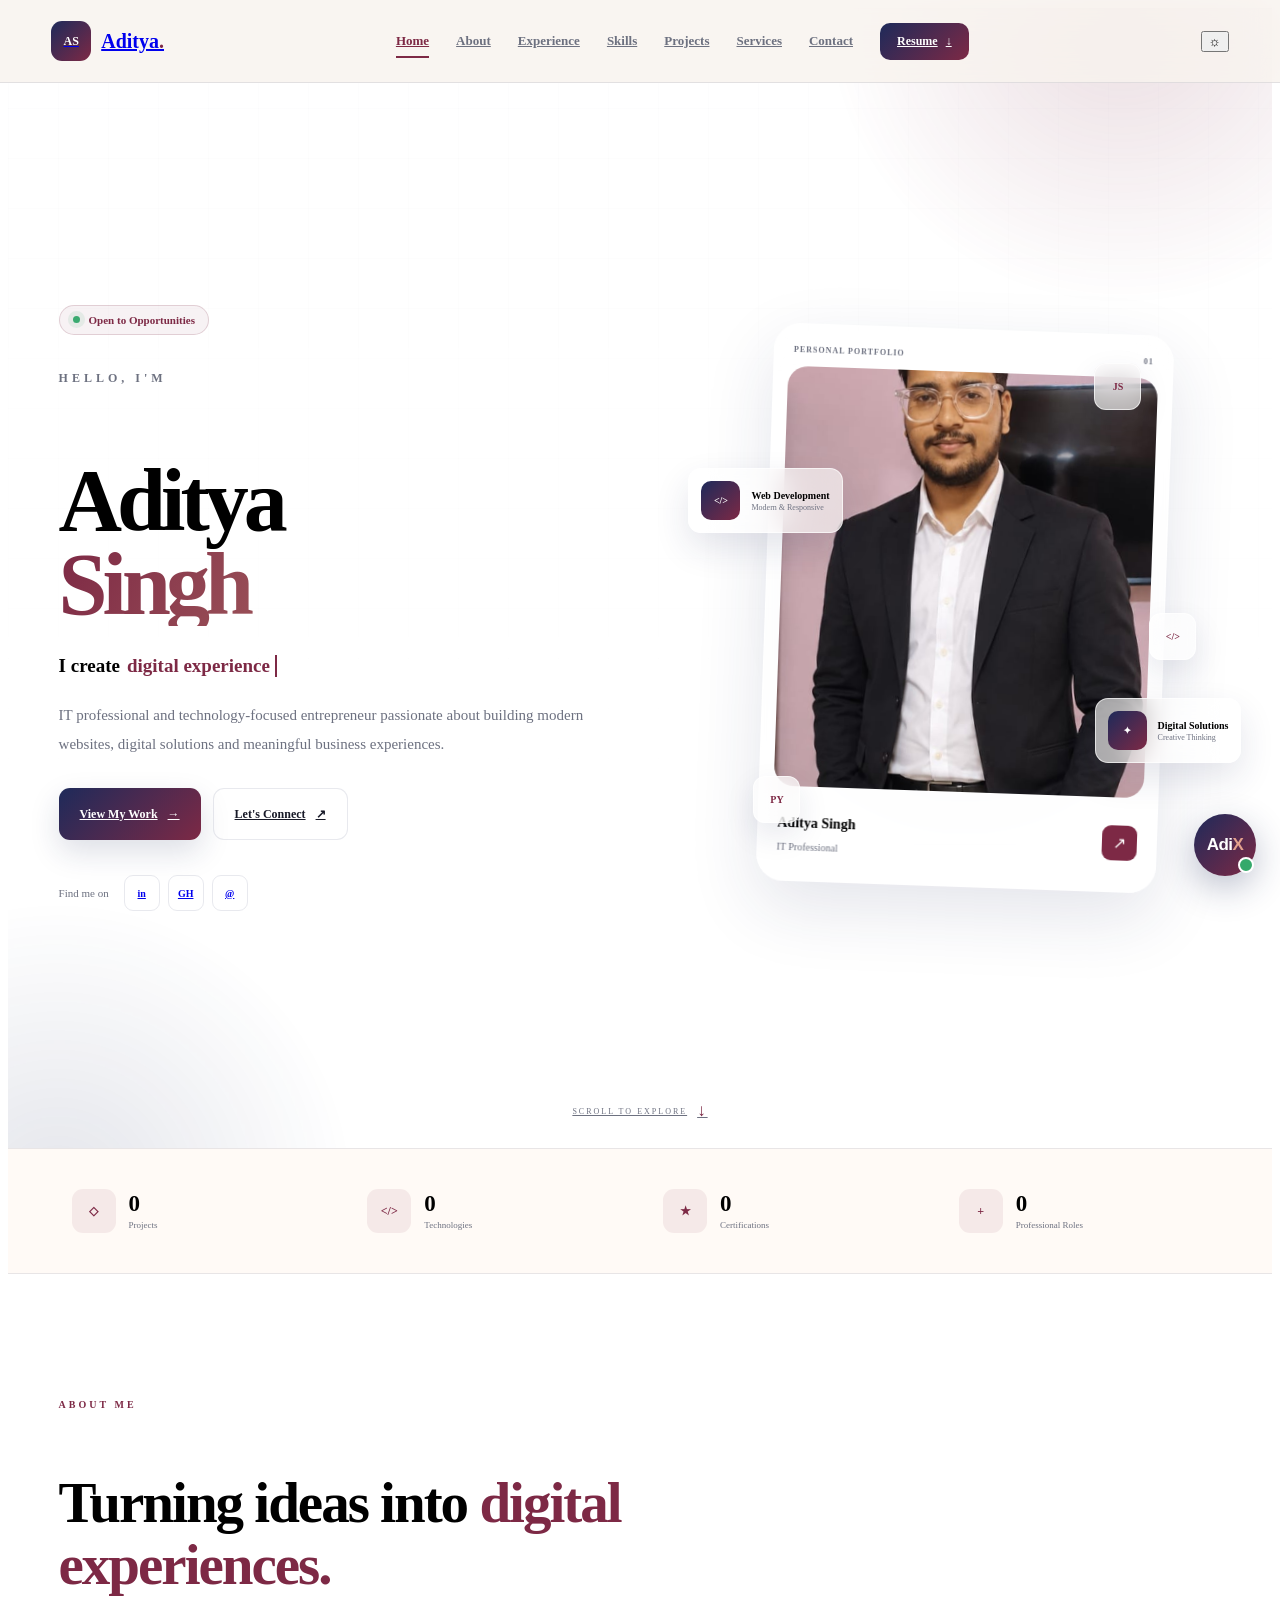
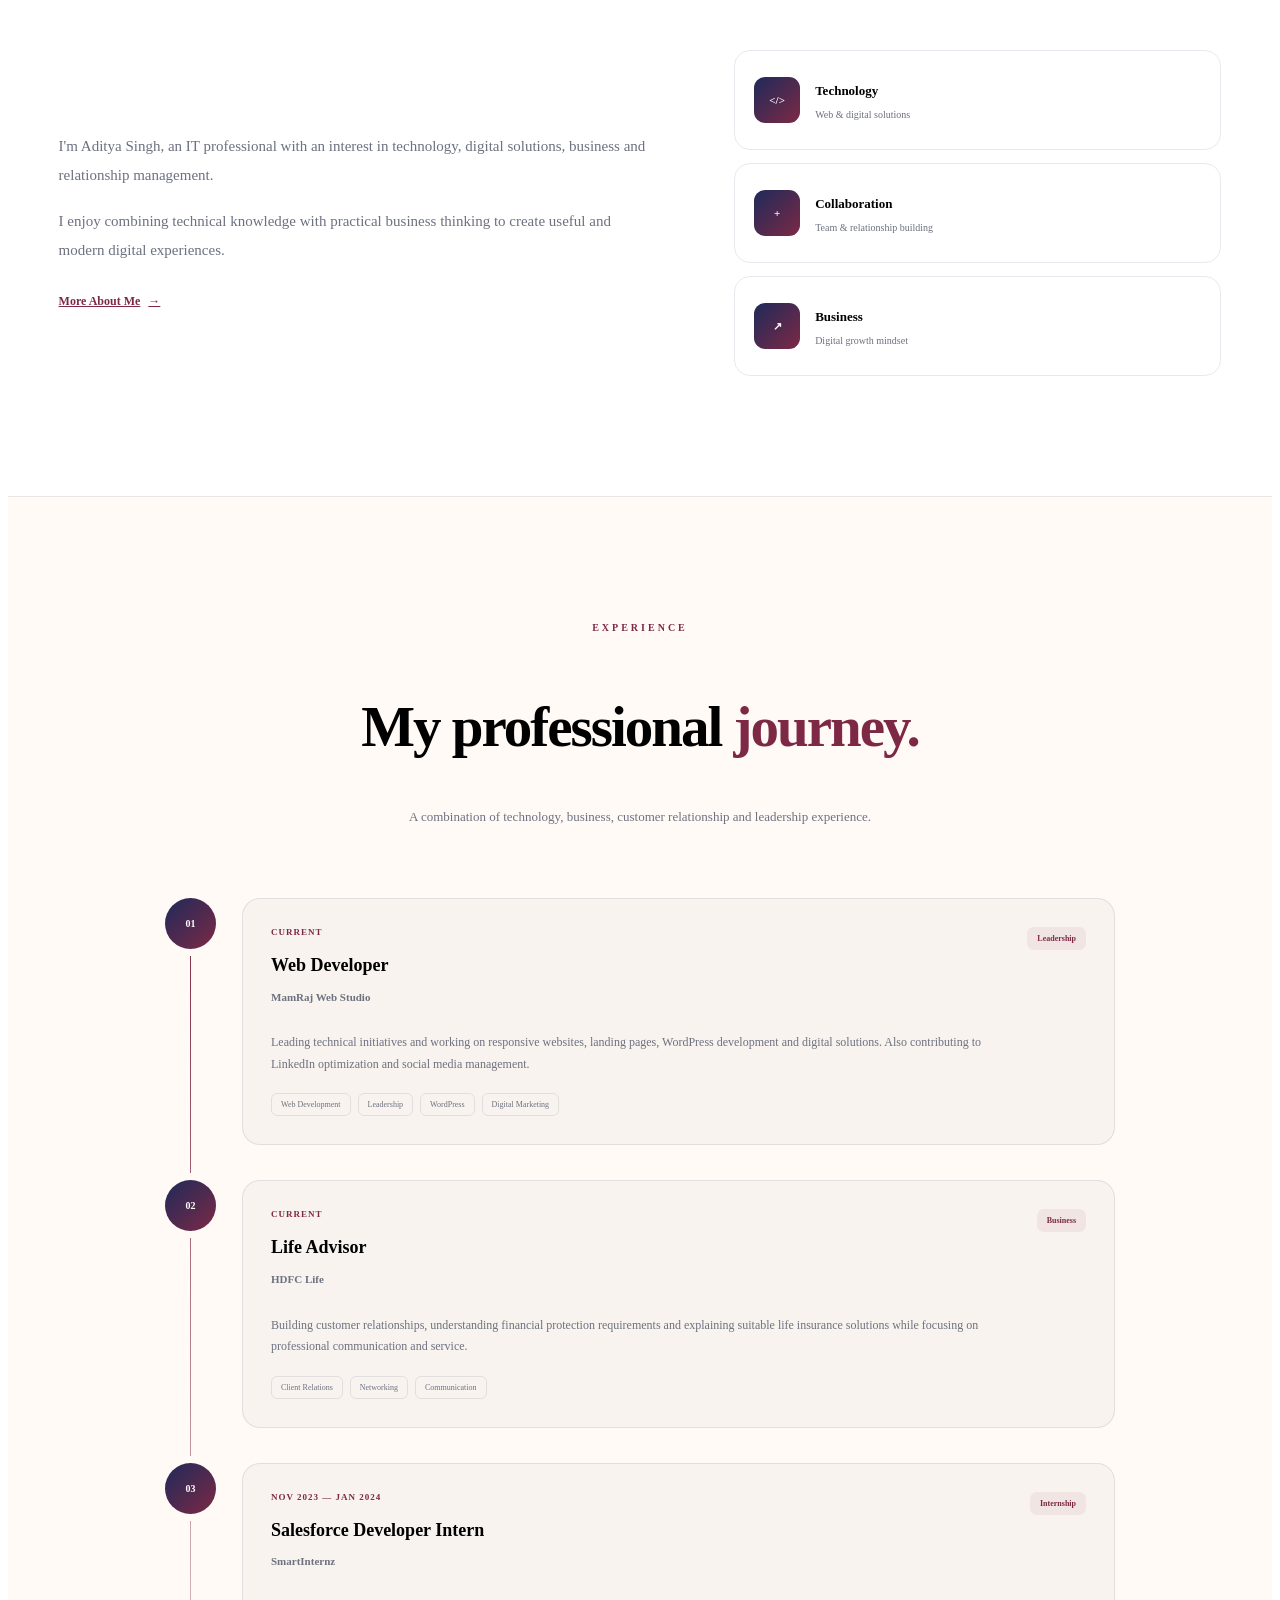
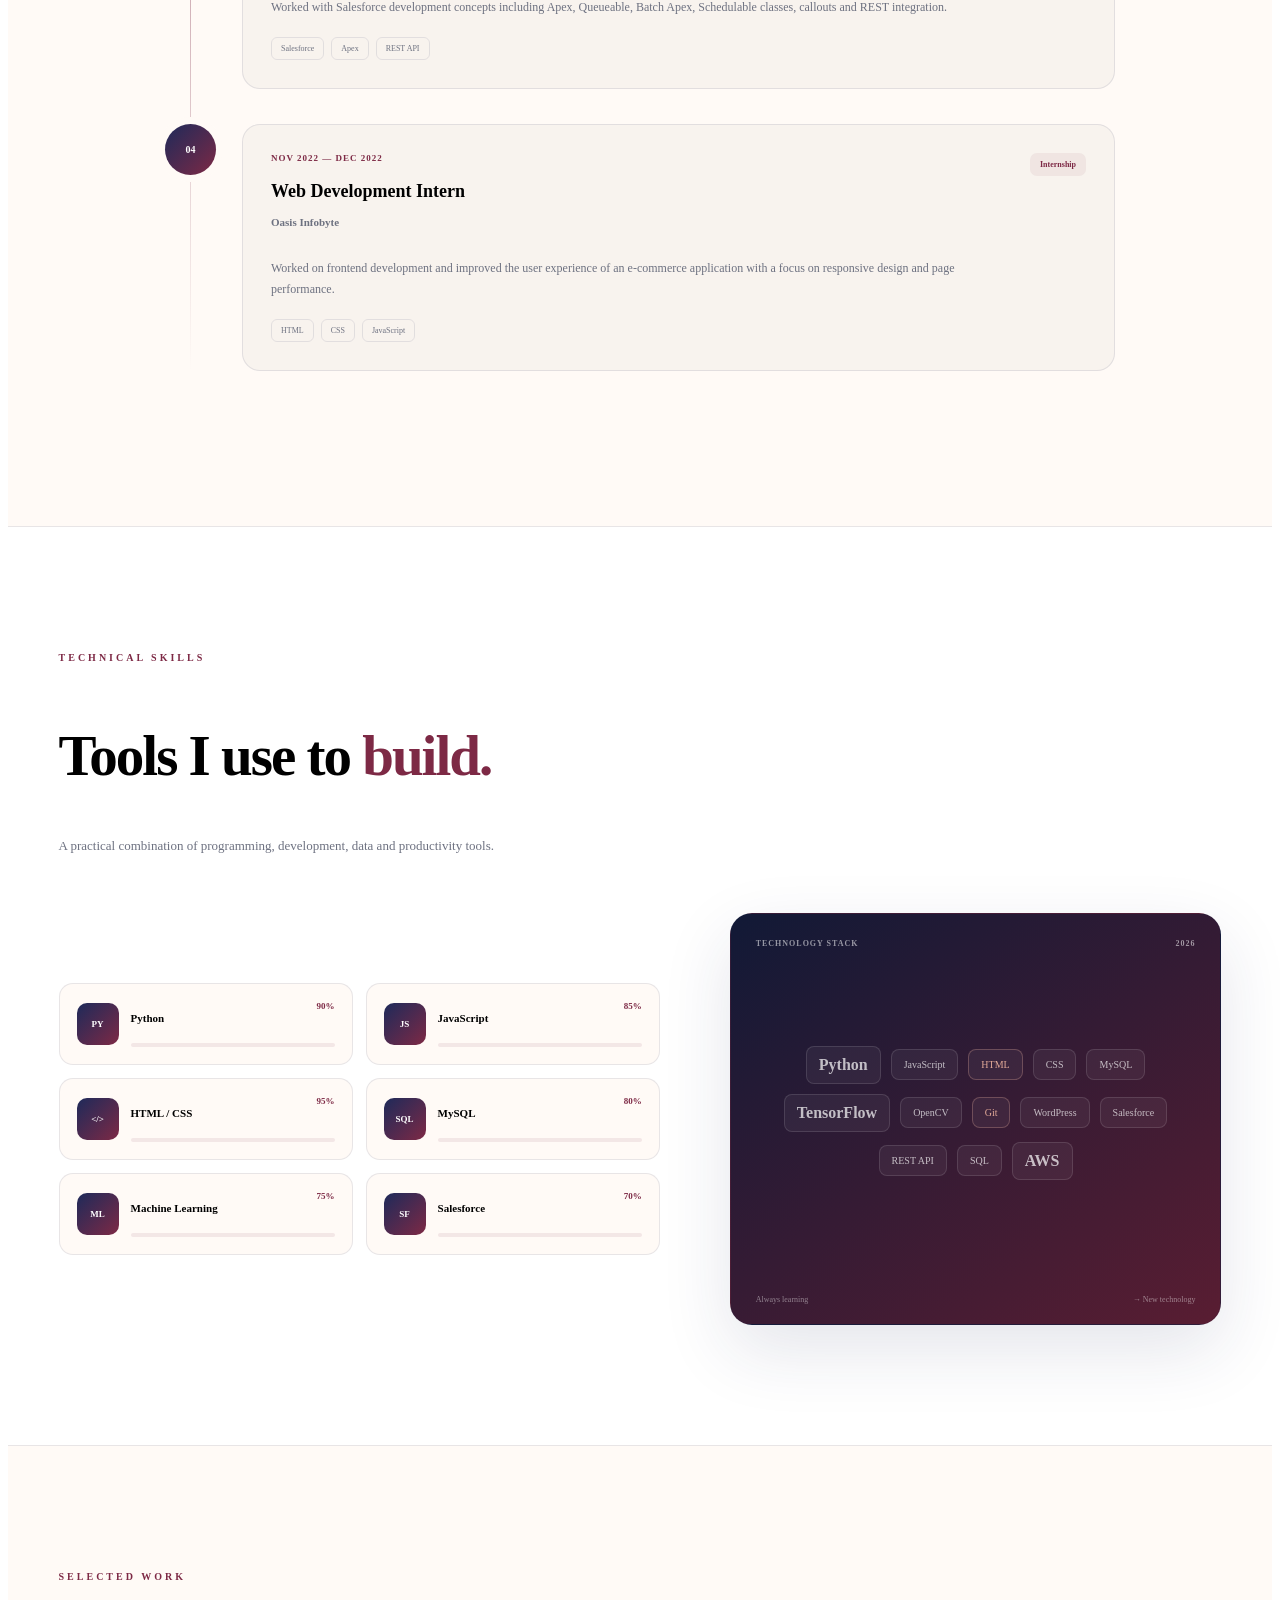
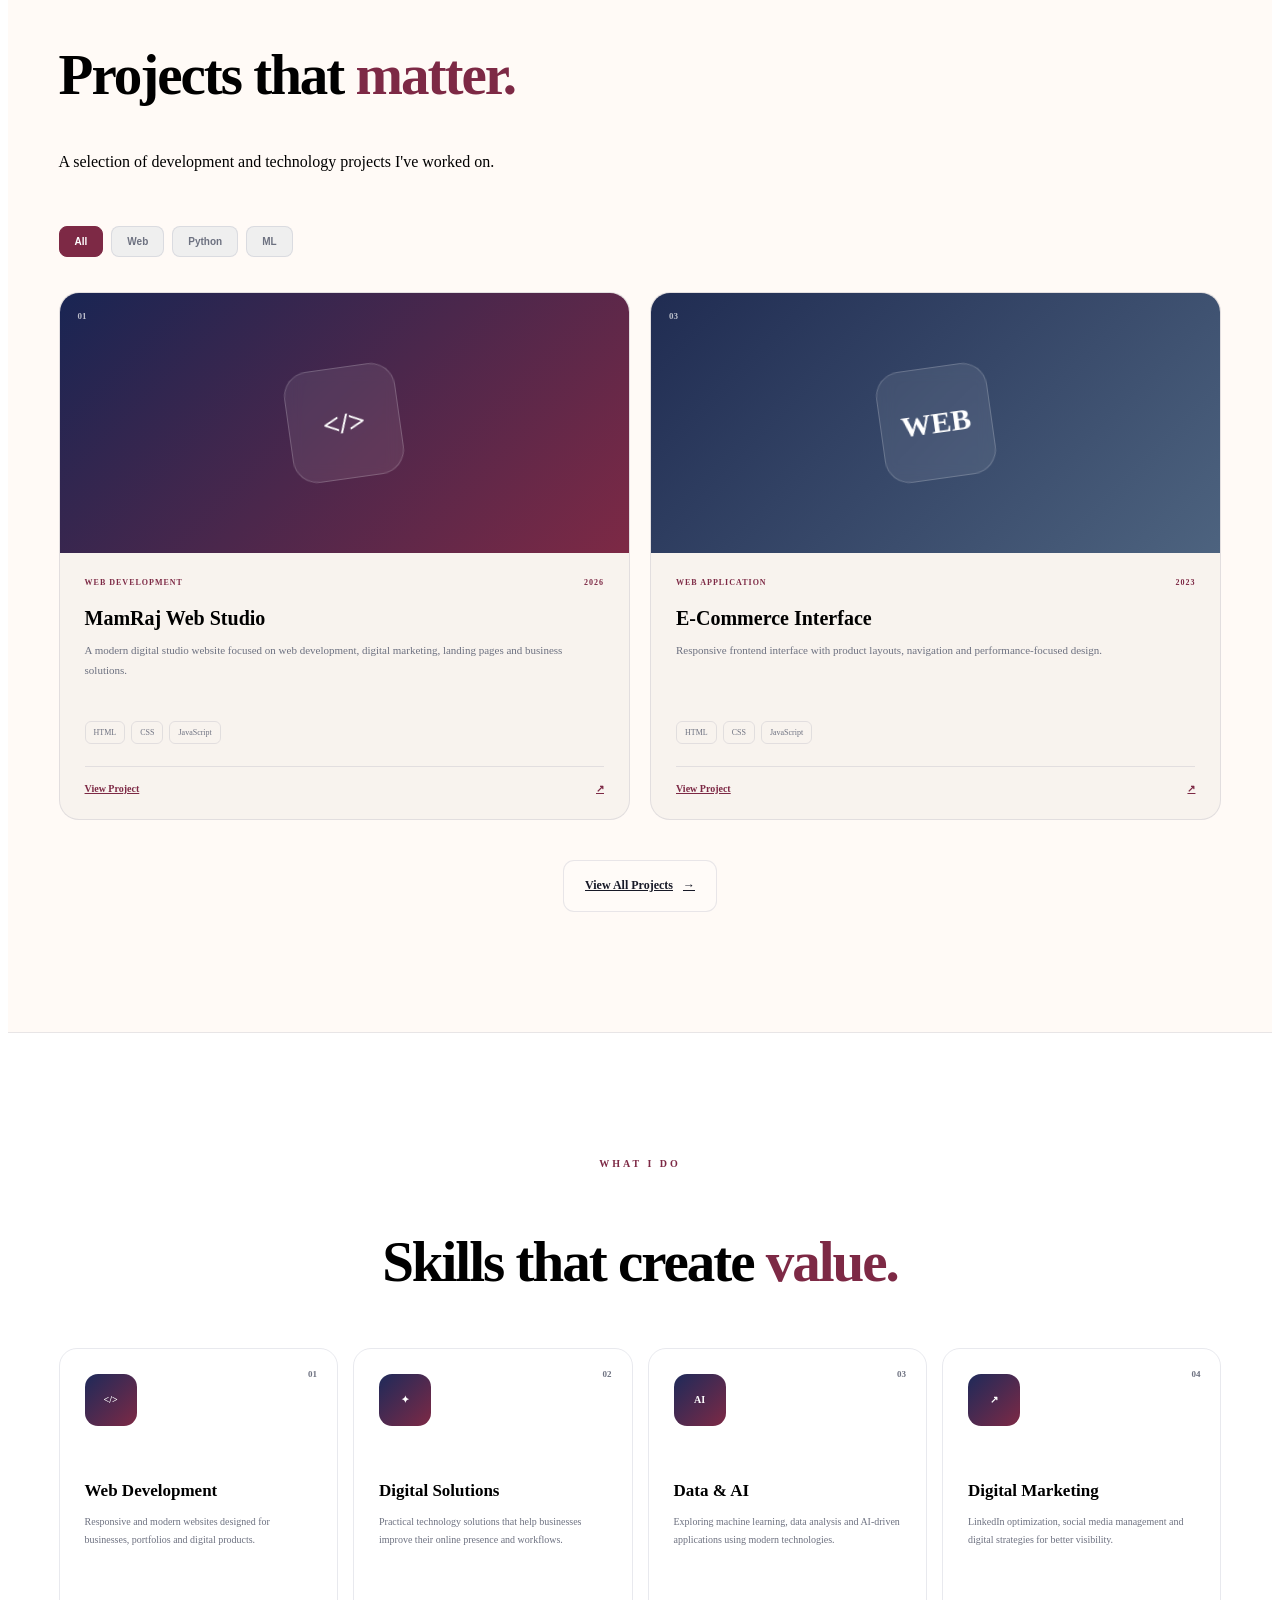
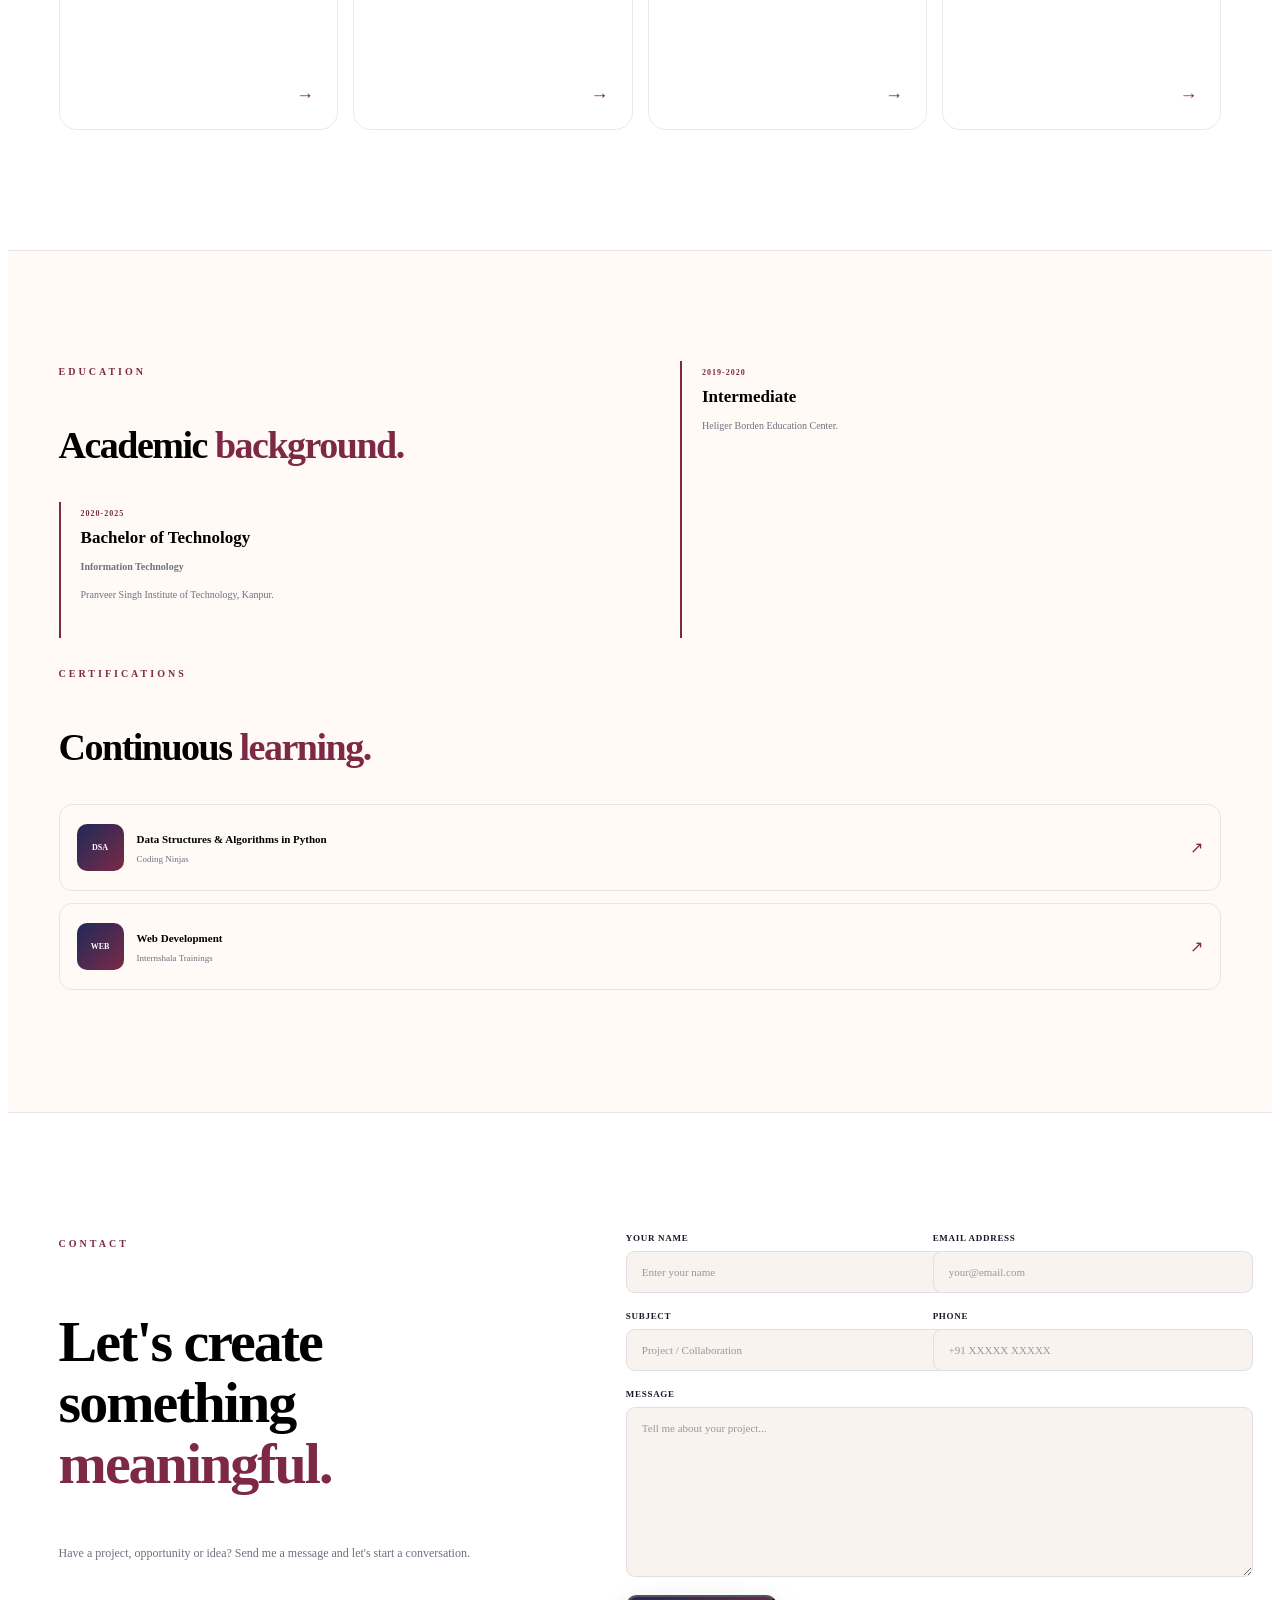
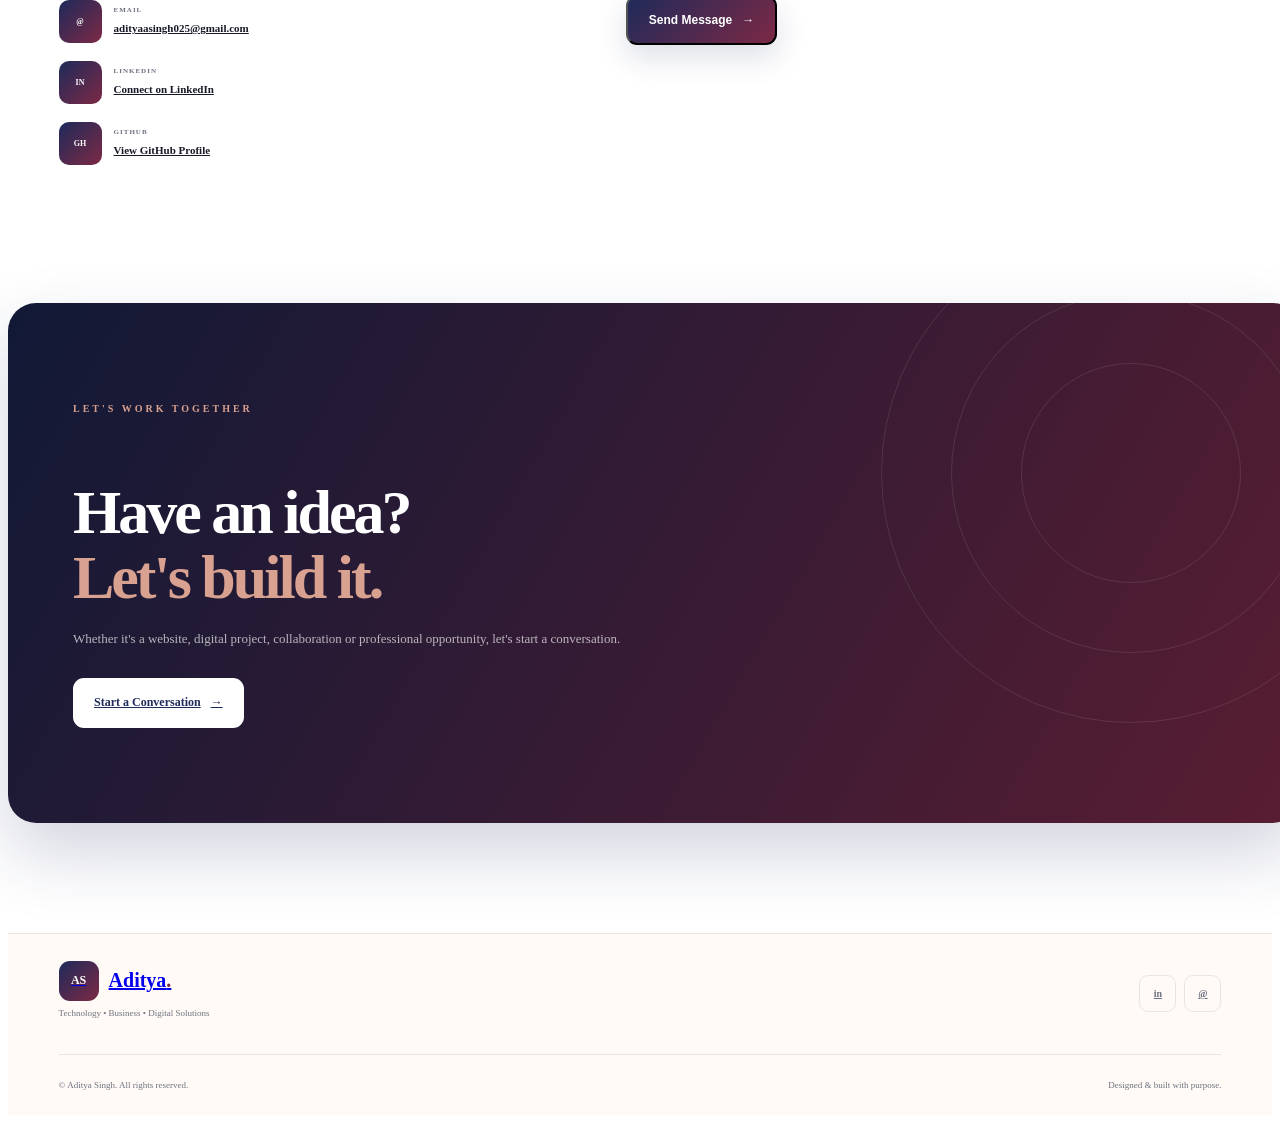
==== commit e6a665de: "Update index.html" ====
--- a/index.html
+++ b/index.html
@@ -6,7 +6,7 @@
 
     <meta name="viewport" content="width=device-width, initial-scale=1.0">
 
-    <meta name="description" content="Aditya Singh - IT Professional, Technical Team Lead and Entrepreneur">
+    <meta name="description" content="Aditya Singh - IT Professional and web developer">
 
     <meta name="author" content="Aditya Singh">
 
@@ -78,7 +78,6 @@
         <div class="nav-actions">
 
             <button
-              <button
     class="theme-toggle"
     id="themeToggle"
     type="button"
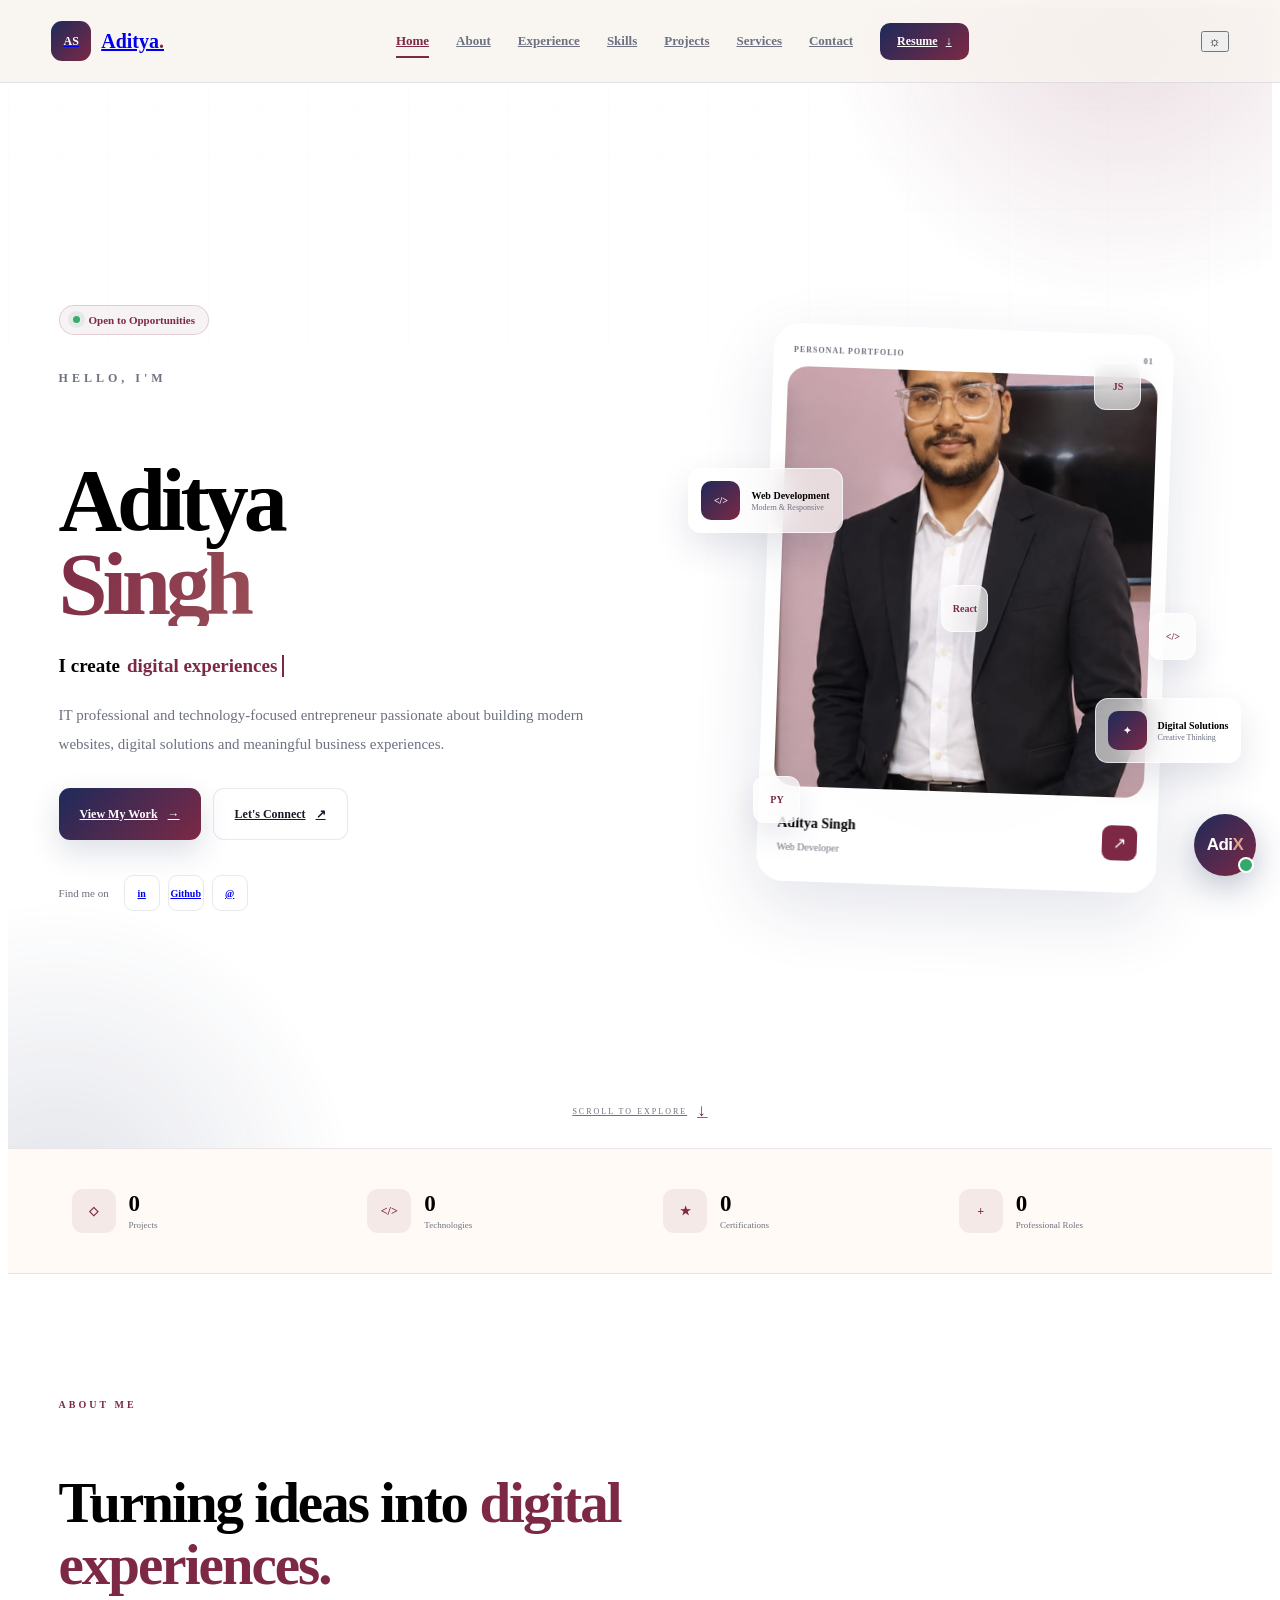
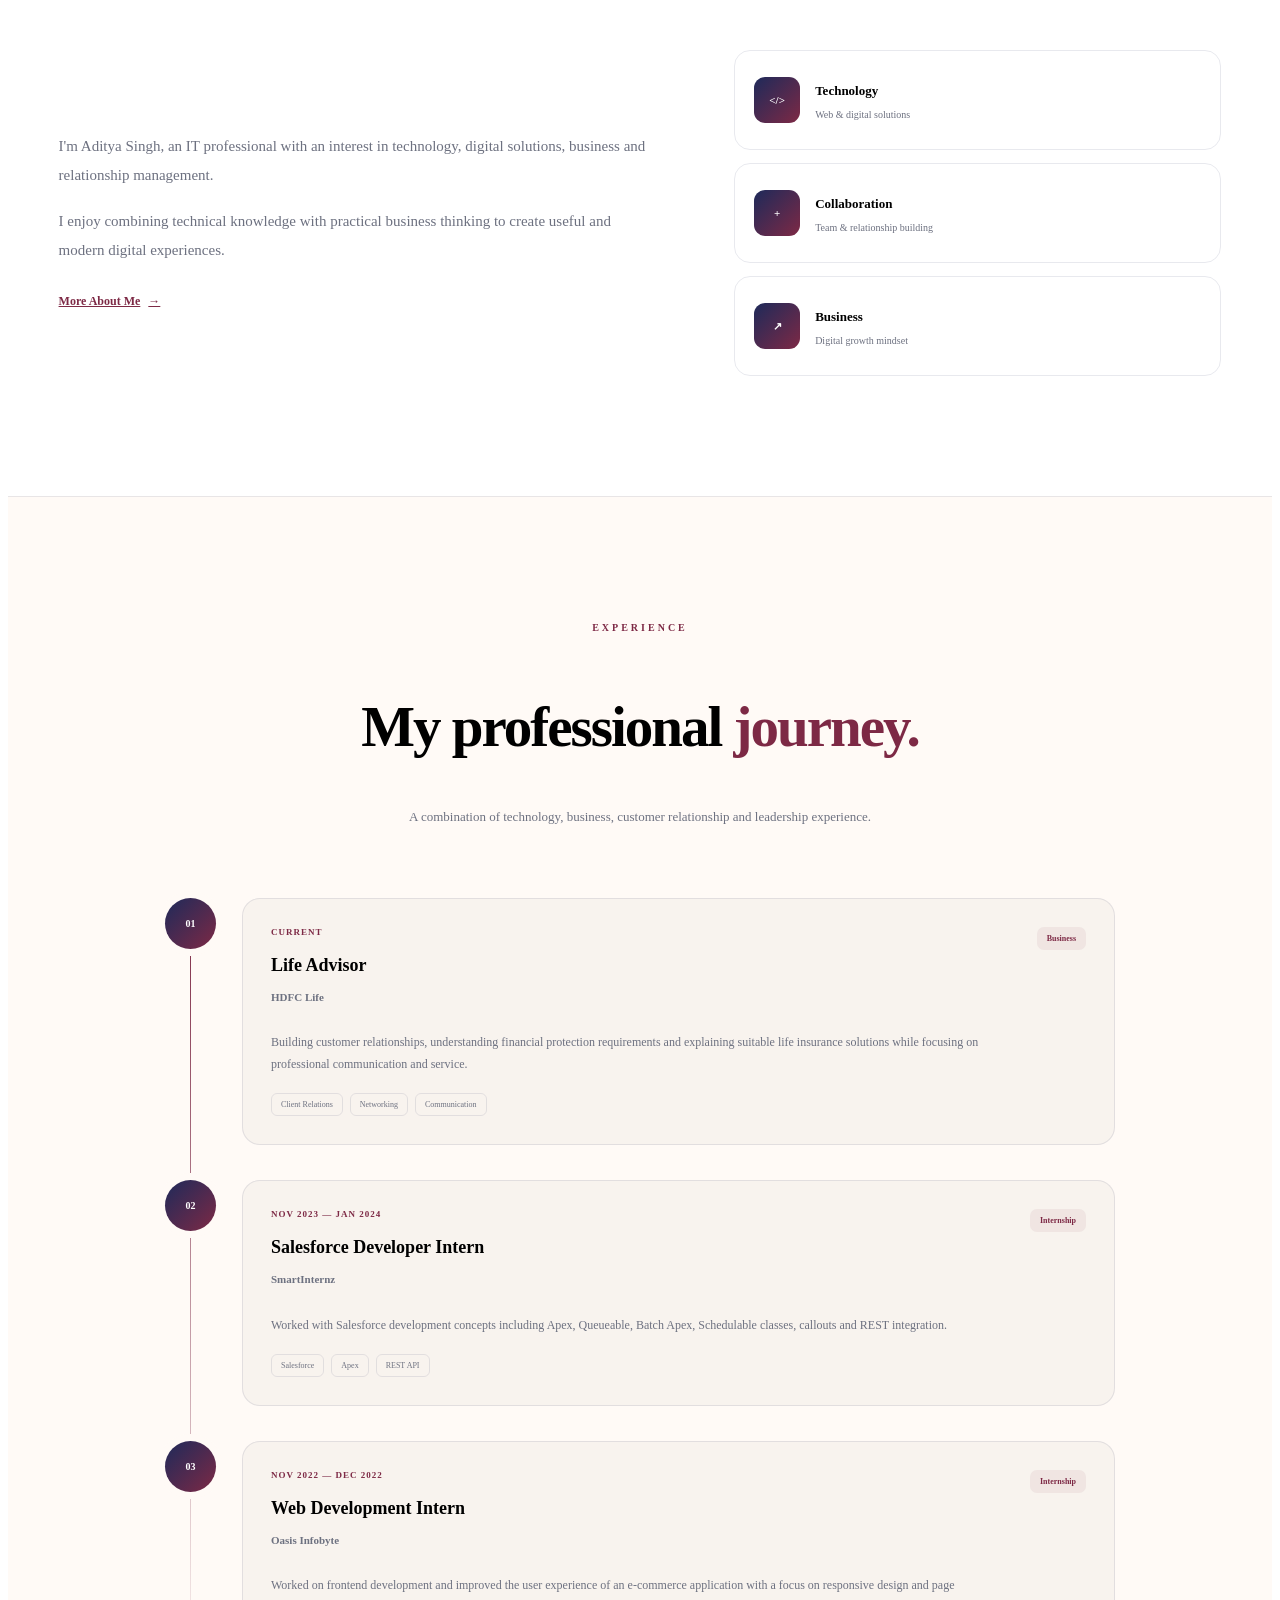
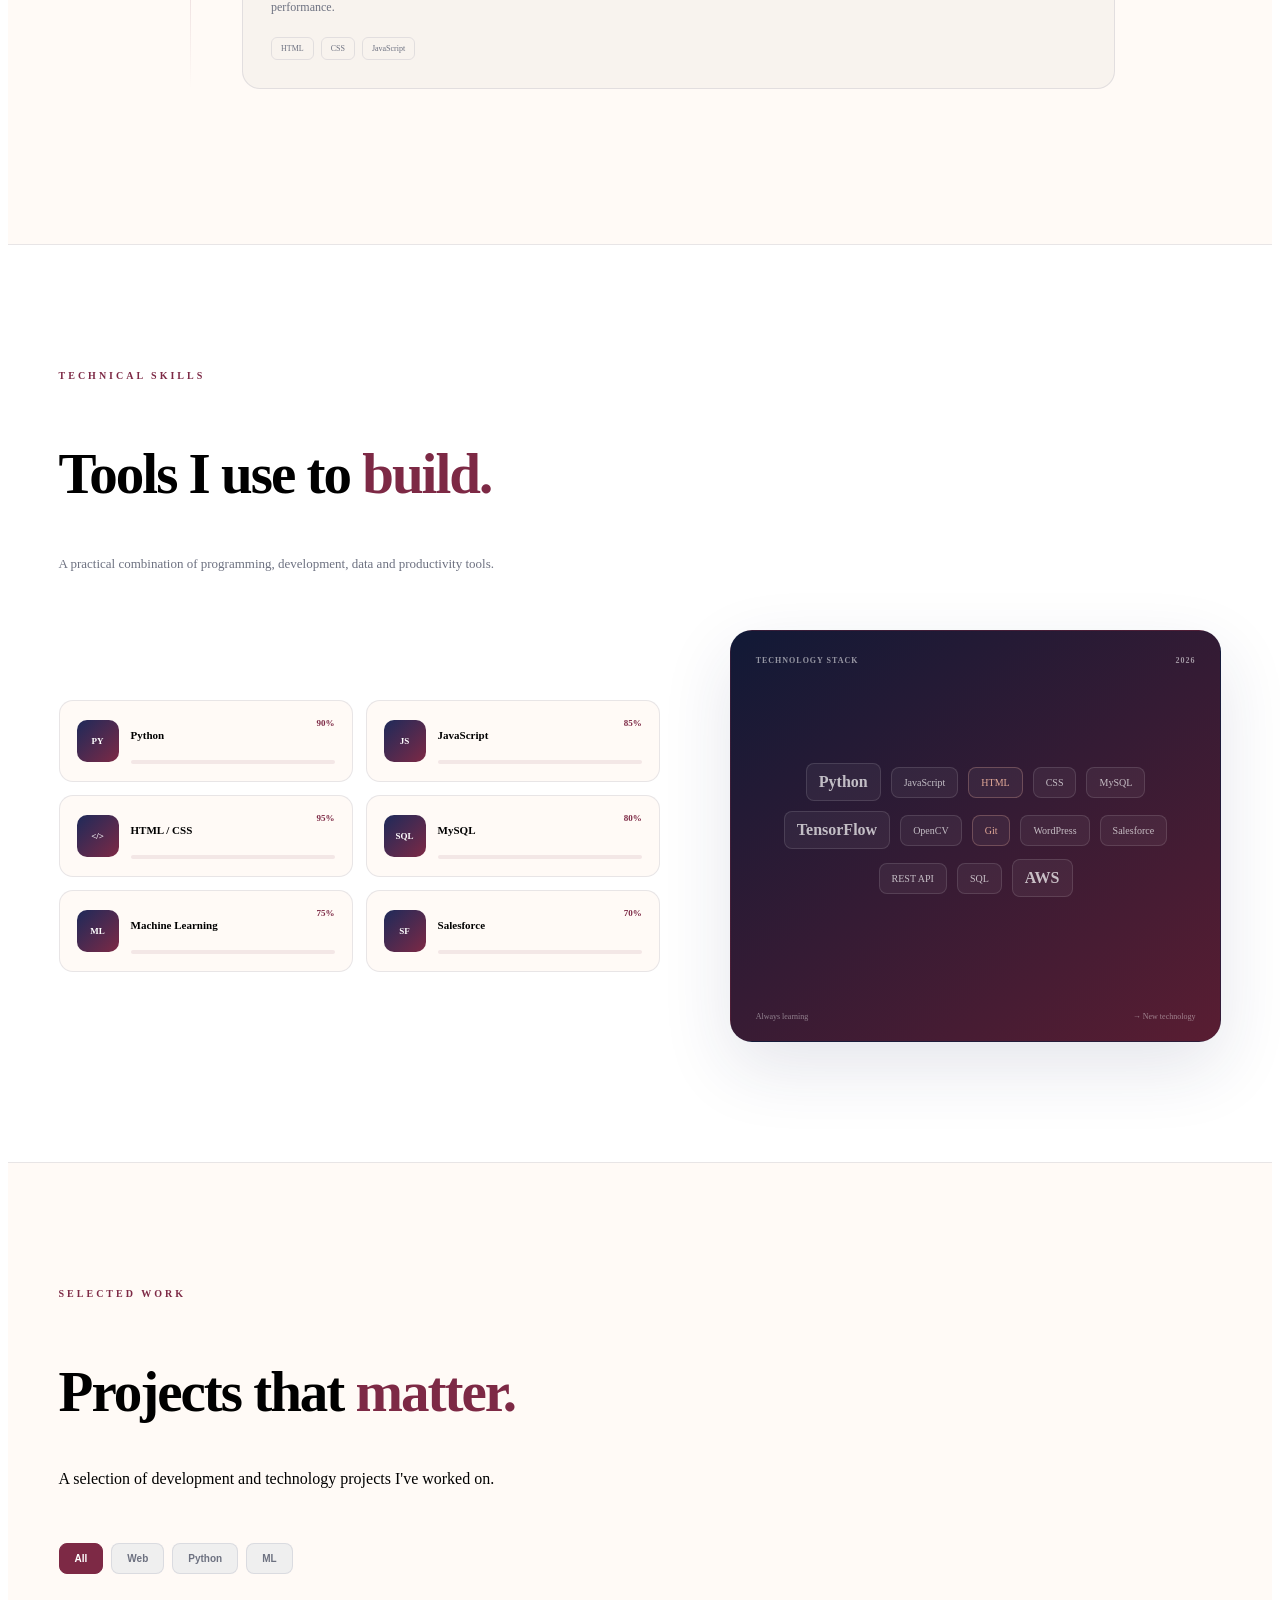
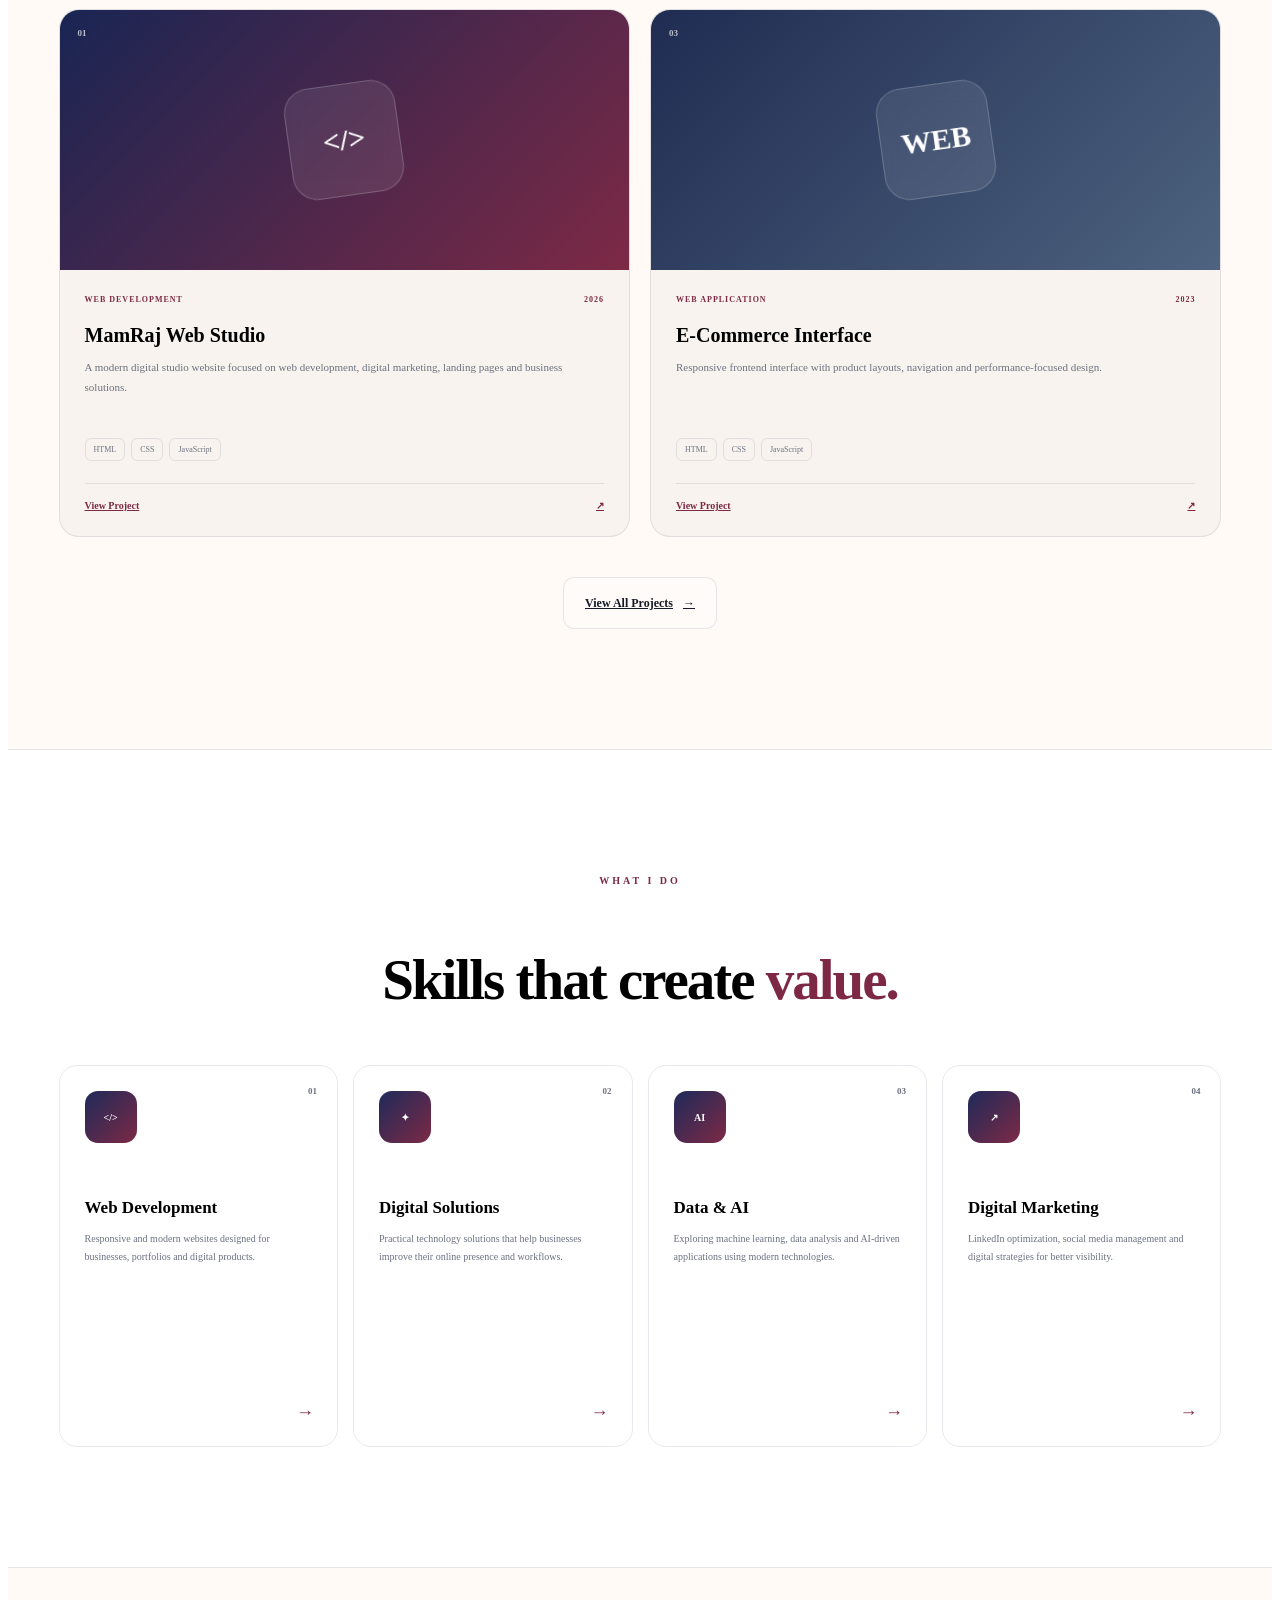
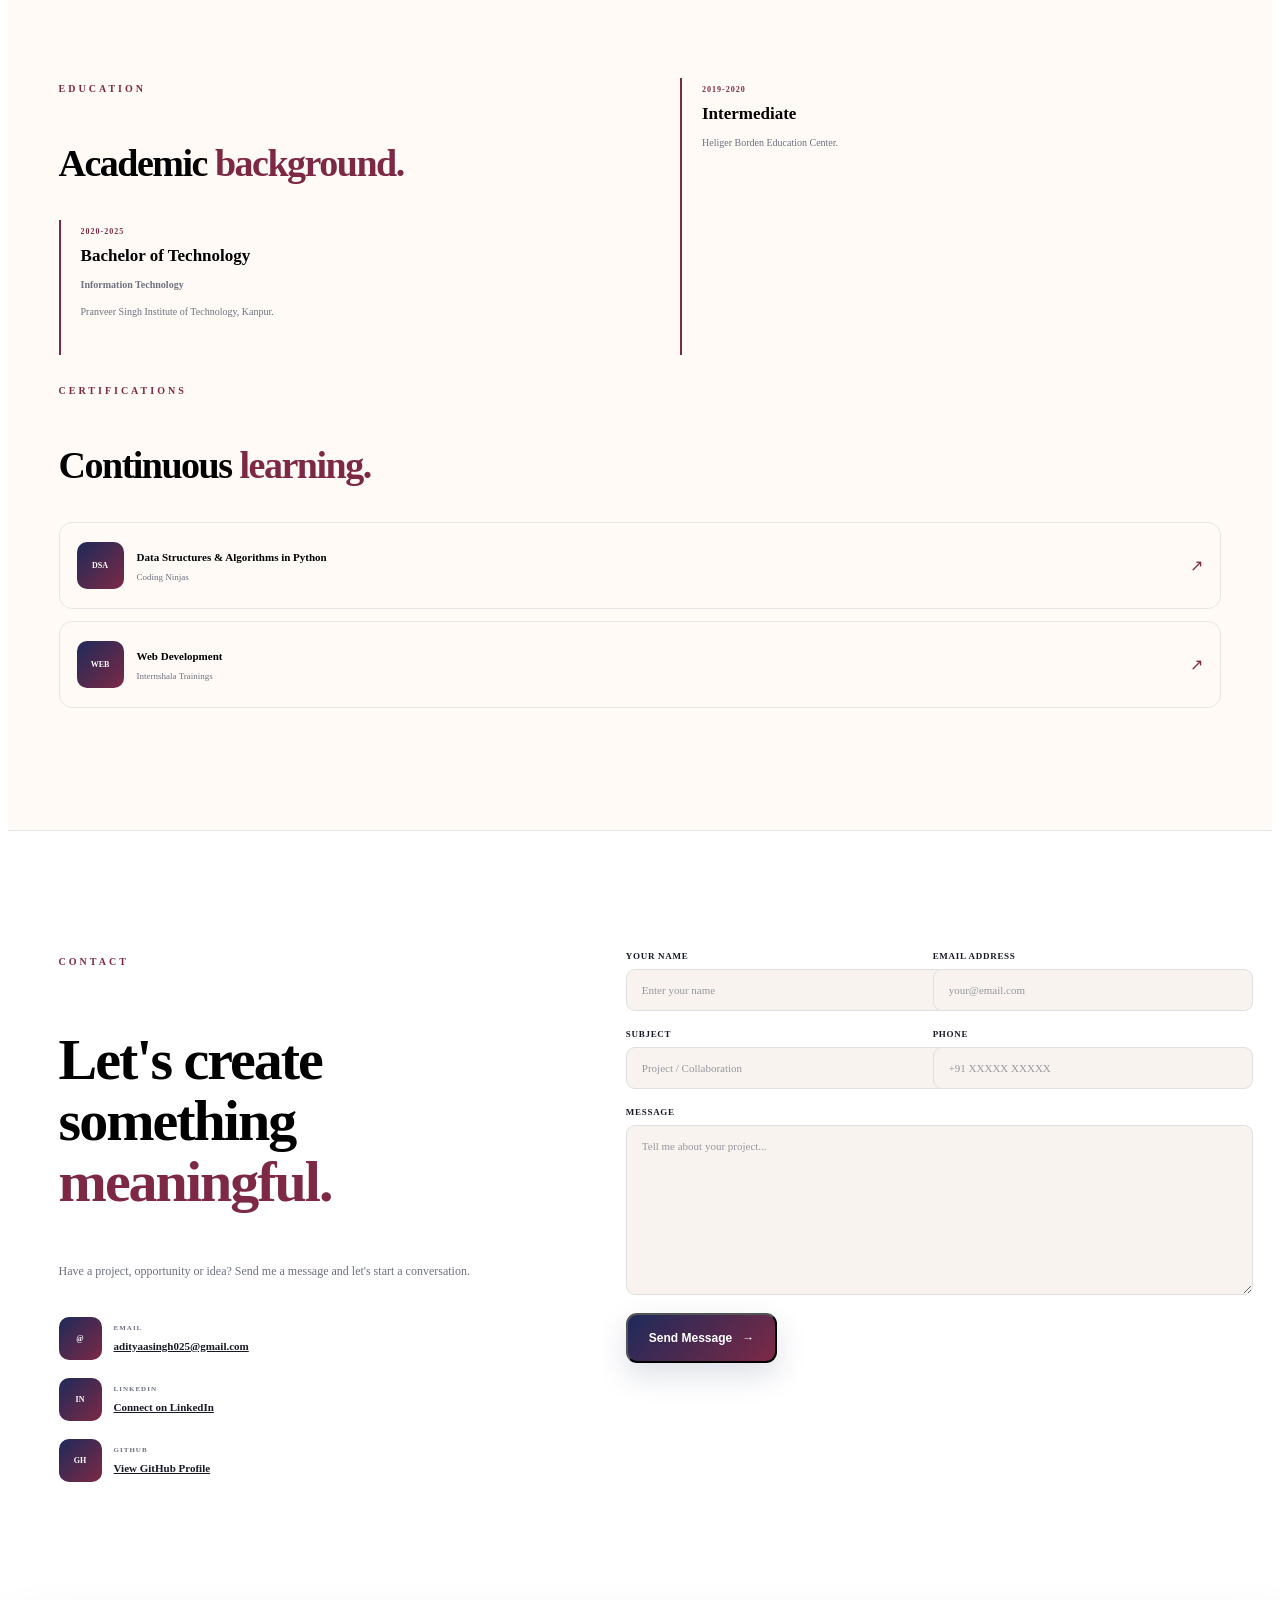
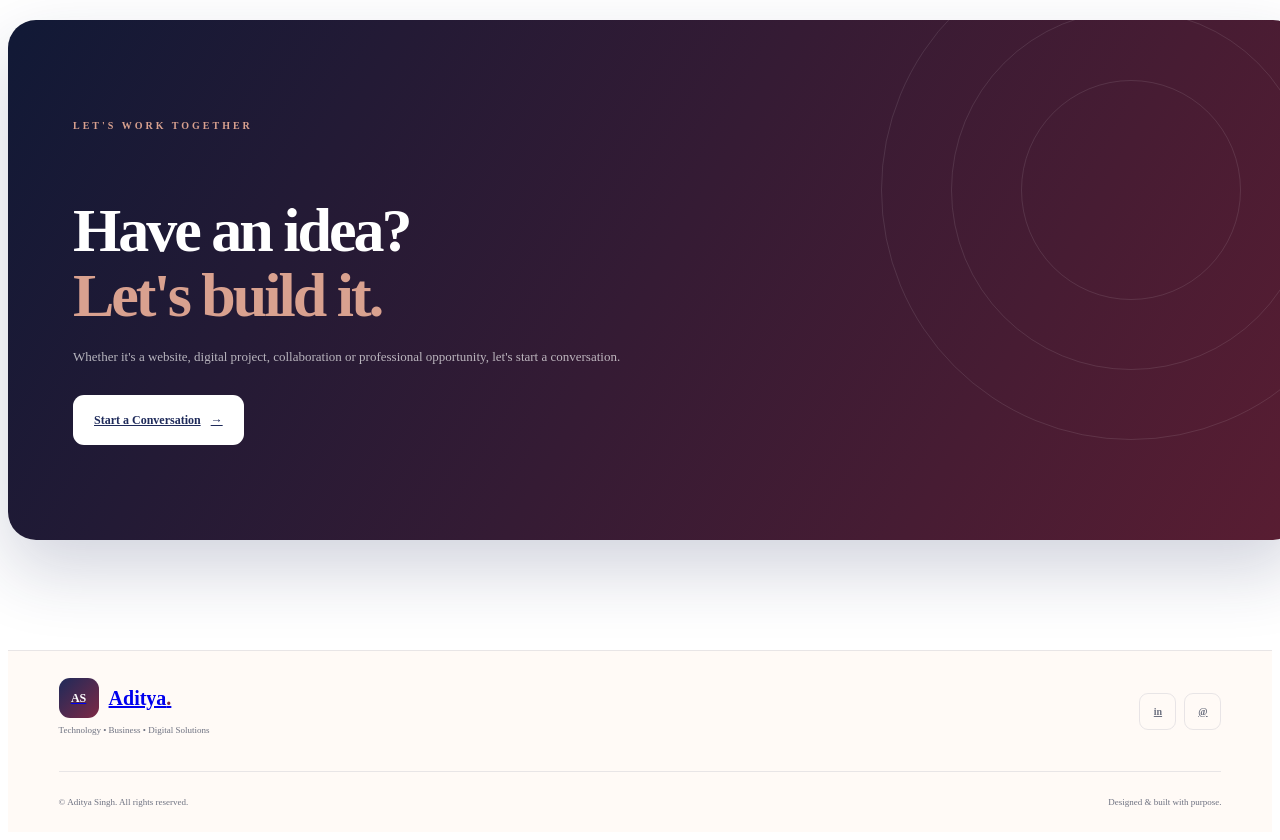
==== commit 452d7363: "Refactor experience timeline and update roles Updated experience section and corrected comments." ====
--- a/index.html
+++ b/index.html
@@ -147,14 +147,10 @@
             <p class="eyebrow">
                 HELLO, I'M
             </p>
-
             <h2>
                 Aditya
-
                 <span>Singh</span>
-
             </h2>
-
 
             <div class="hero-role">
 
@@ -219,7 +215,7 @@
 
                     <a href="#"
                        aria-label="GitHub">
-                        GH
+                        Github
                     </a>
 
                     <a href="#"
@@ -291,7 +287,7 @@
                         </h3>
 
                         <p>
-                            IT Professional
+                            Web Developer
                         </p>
 
                     </div>
@@ -364,6 +360,9 @@
 
             <div class="tech-badge badge-three">
                 &lt;/&gt;
+            </div>
+               <div class="tech-badge badge-four">
+                React
             </div>
 
         </div>
@@ -664,71 +663,12 @@
         <div class="timeline">
 
 
-            <!-- EXPERIENCE 01 -->
+            <!-- EXPERIENCE 01-->
 
             <div class="timeline-item">
 
                 <div class="timeline-dot">
                     01
-                </div>
-
-
-                <div class="timeline-content">
-
-                    <div class="timeline-top">
-
-                        <div>
-
-                            <span class="experience-date">
-                                CURRENT
-                            </span>
-
-                            <h3>
-                                Web Developer
-                            </h3>
-
-                            <h4>
-                                MamRaj Web Studio
-                            </h4>
-
-                        </div>
-
-                        <span class="experience-type">
-                            Leadership
-                        </span>
-
-                    </div>
-
-
-                    <p>
-                        Leading technical initiatives and working
-                        on responsive websites, landing pages,
-                        WordPress development and digital solutions.
-                        Also contributing to LinkedIn optimization
-                        and social media management.
-                    </p>
-
-
-                    <div class="experience-tags">
-
-                        <span>Web Development</span>
-                        <span>Leadership</span>
-                        <span>WordPress</span>
-                        <span>Digital Marketing</span>
-
-                    </div>
-
-                </div>
-
-            </div>
-
-
-            <!-- EXPERIENCE 02 -->
-
-            <div class="timeline-item">
-
-                <div class="timeline-dot">
-                    02
                 </div>
 
 
@@ -780,12 +720,12 @@
             </div>
 
 
-            <!-- EXPERIENCE 03 -->
+            <!-- EXPERIENCE 02 -->
 
             <div class="timeline-item">
 
                 <div class="timeline-dot">
-                    03
+                    02
                 </div>
 
 
@@ -837,12 +777,12 @@
             </div>
 
 
-            <!-- EXPERIENCE 04 -->
+            <!-- EXPERIENCE 03 -->
 
             <div class="timeline-item">
 
                 <div class="timeline-dot">
-                    04
+                    03
                 </div>
 
 
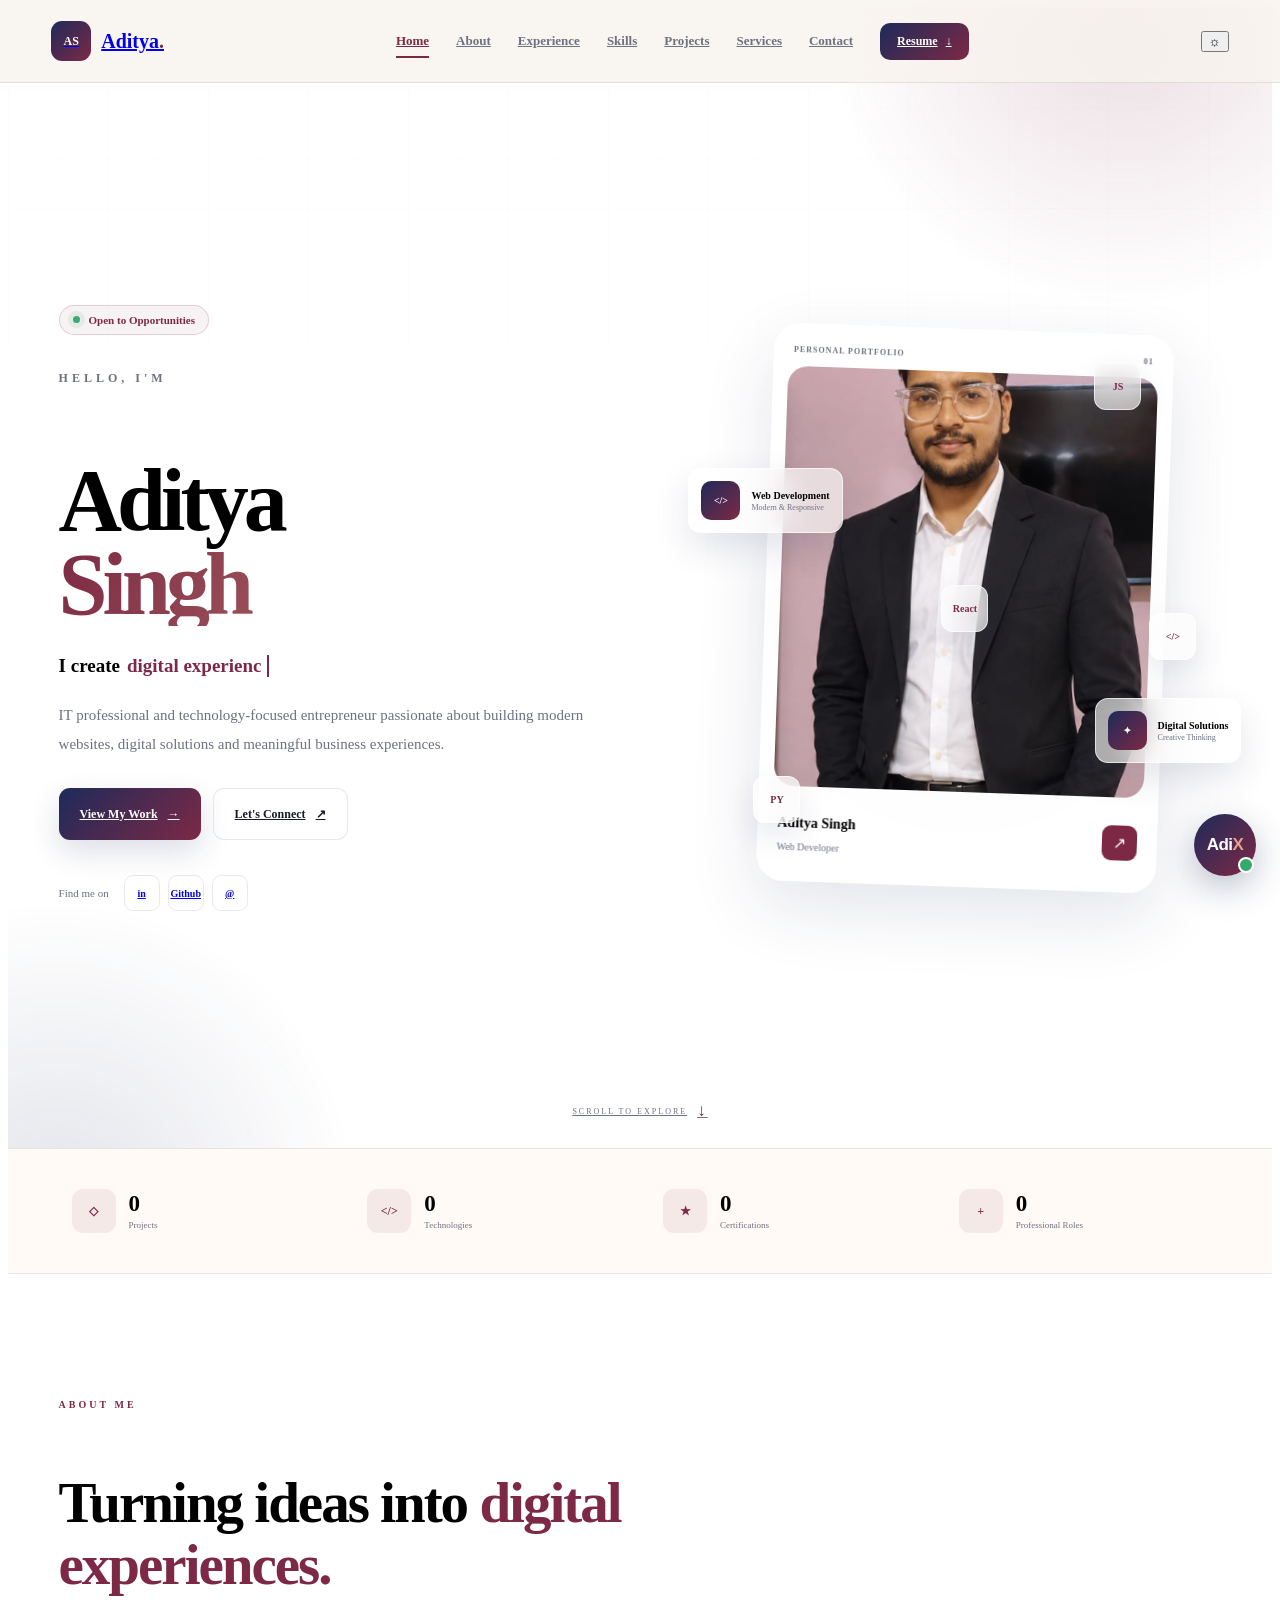
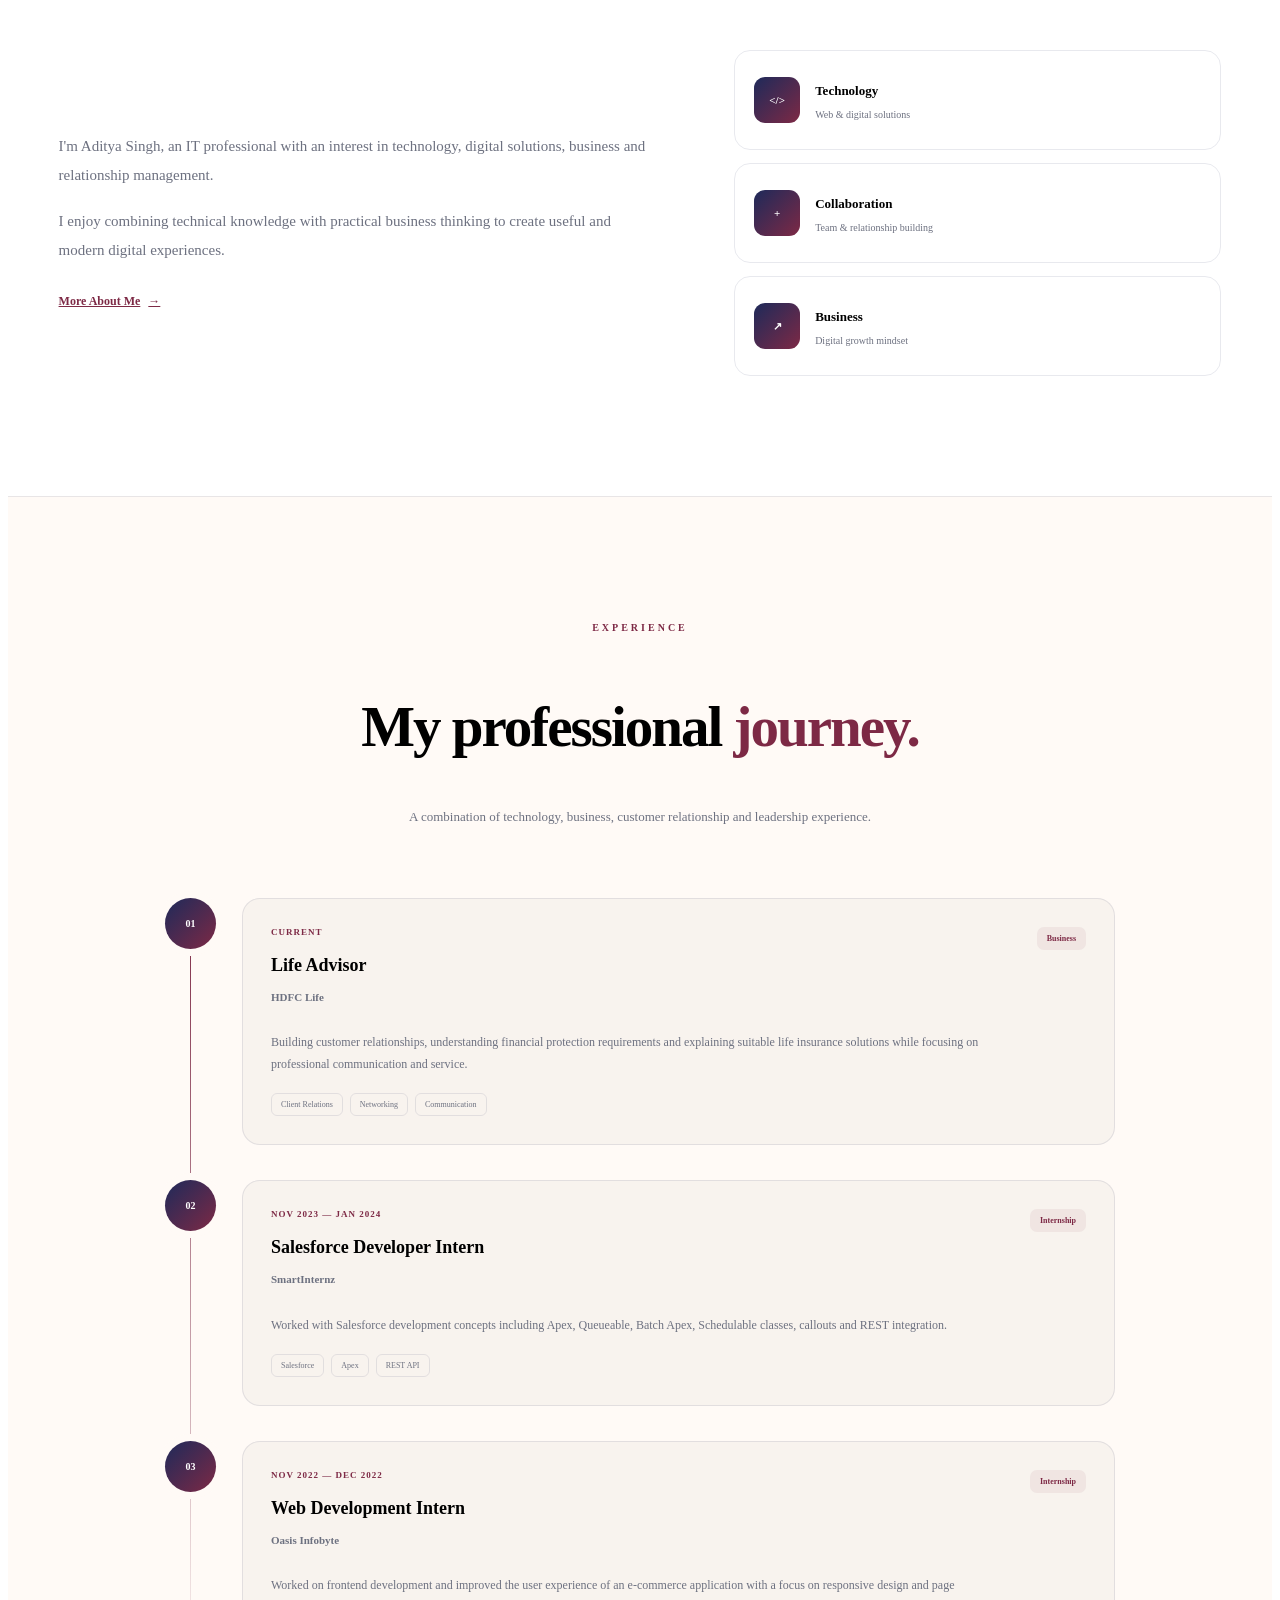
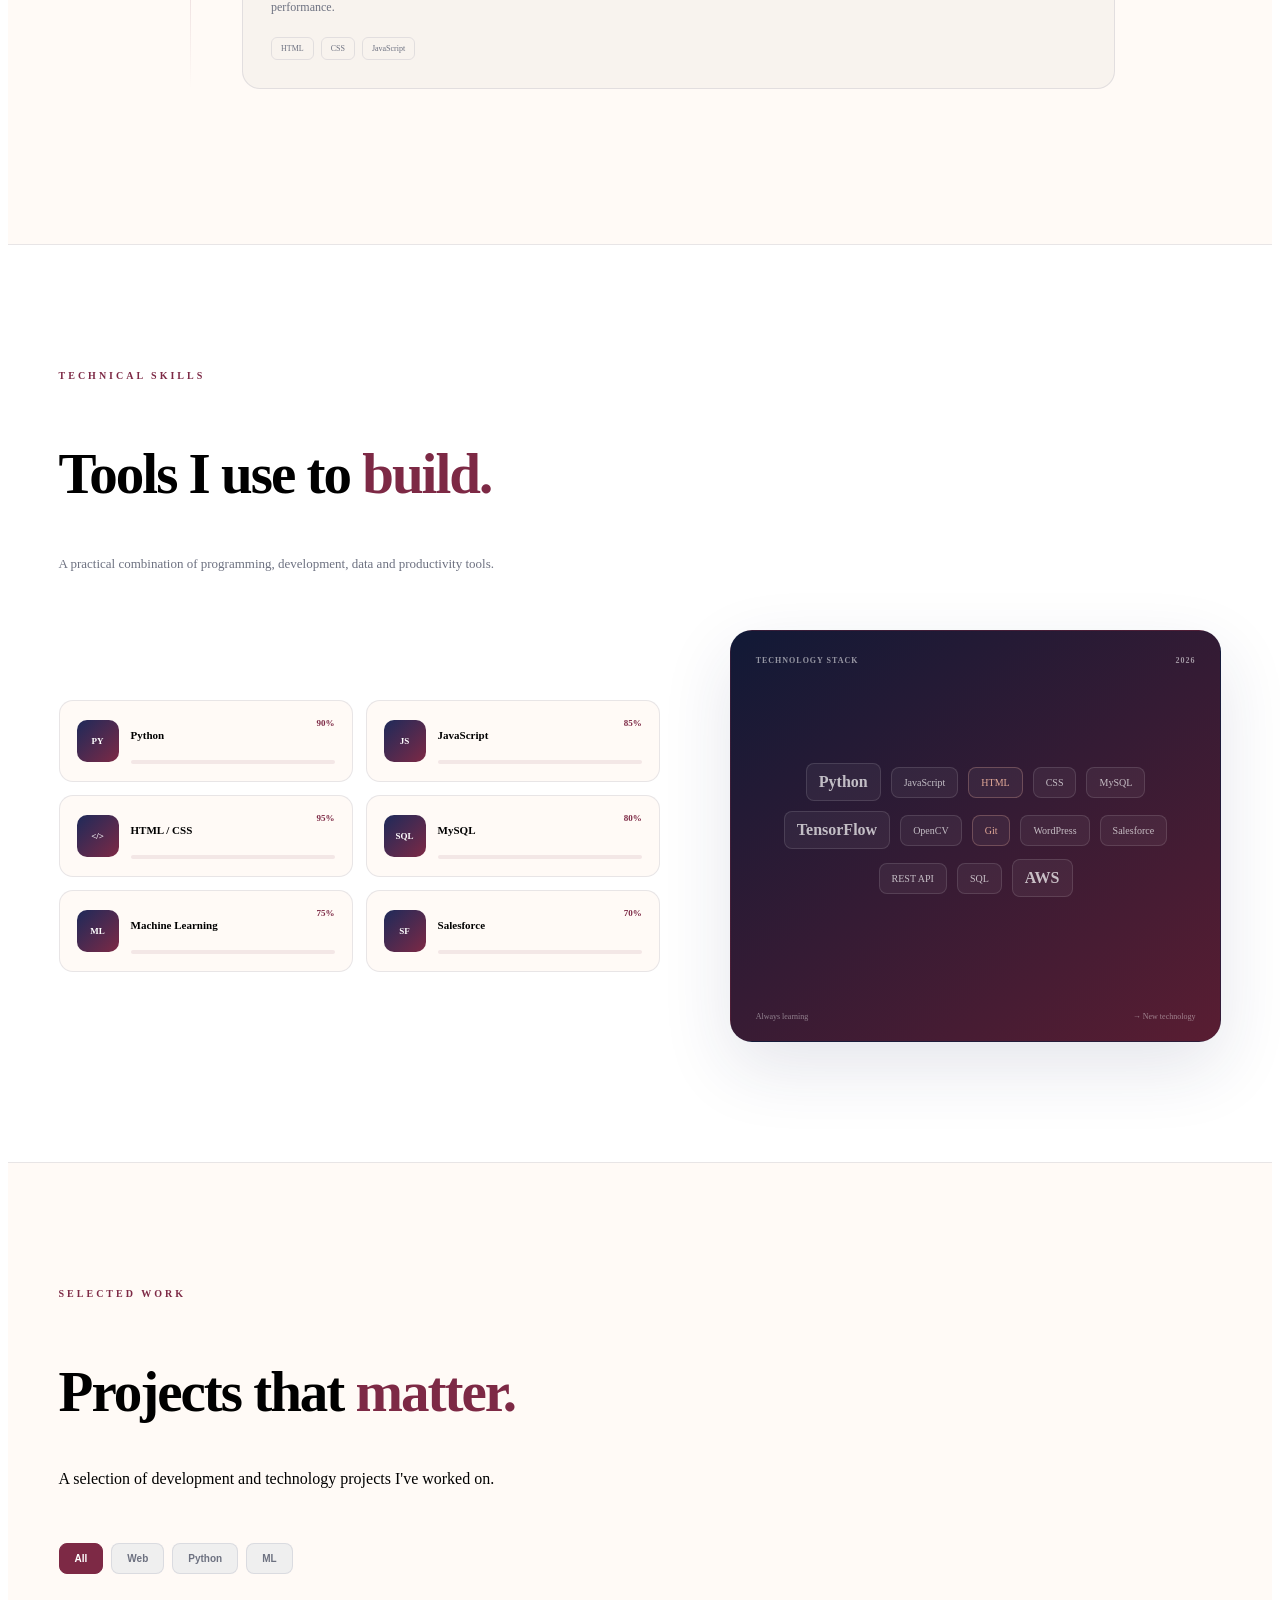
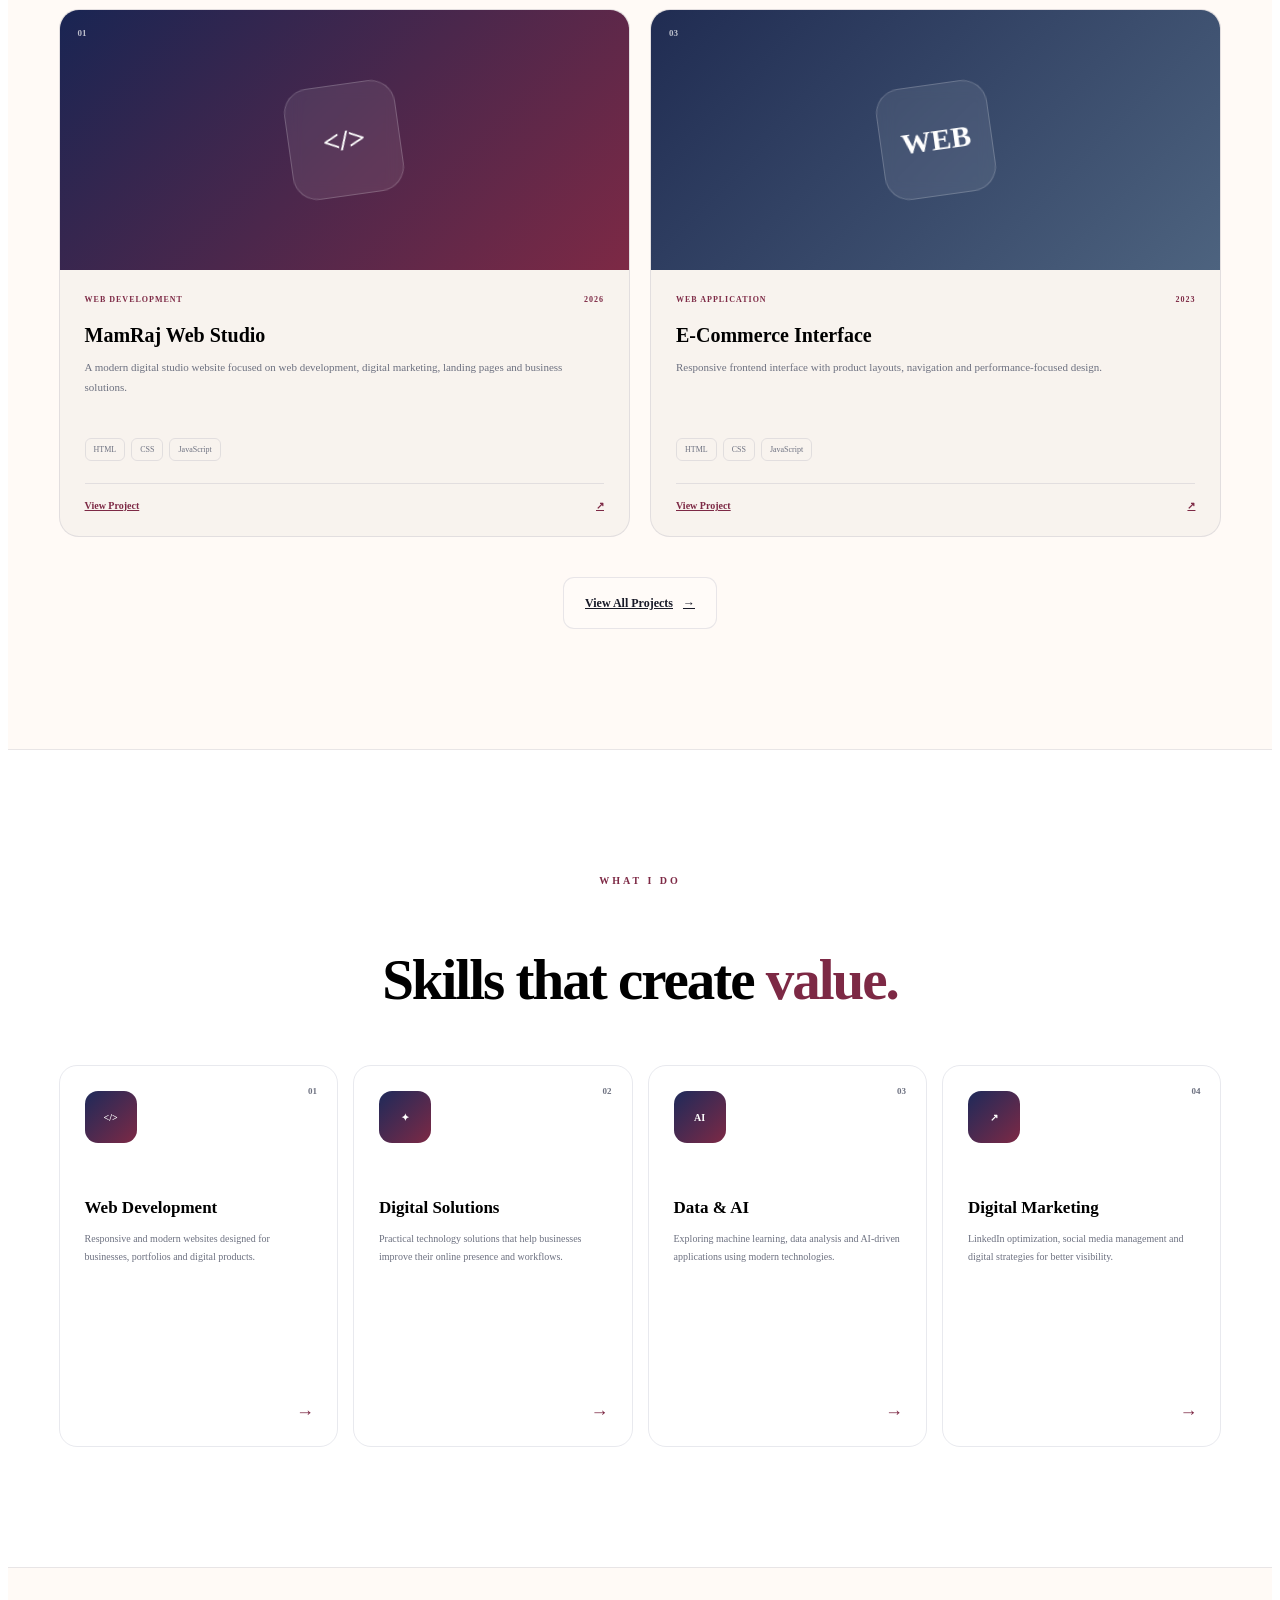
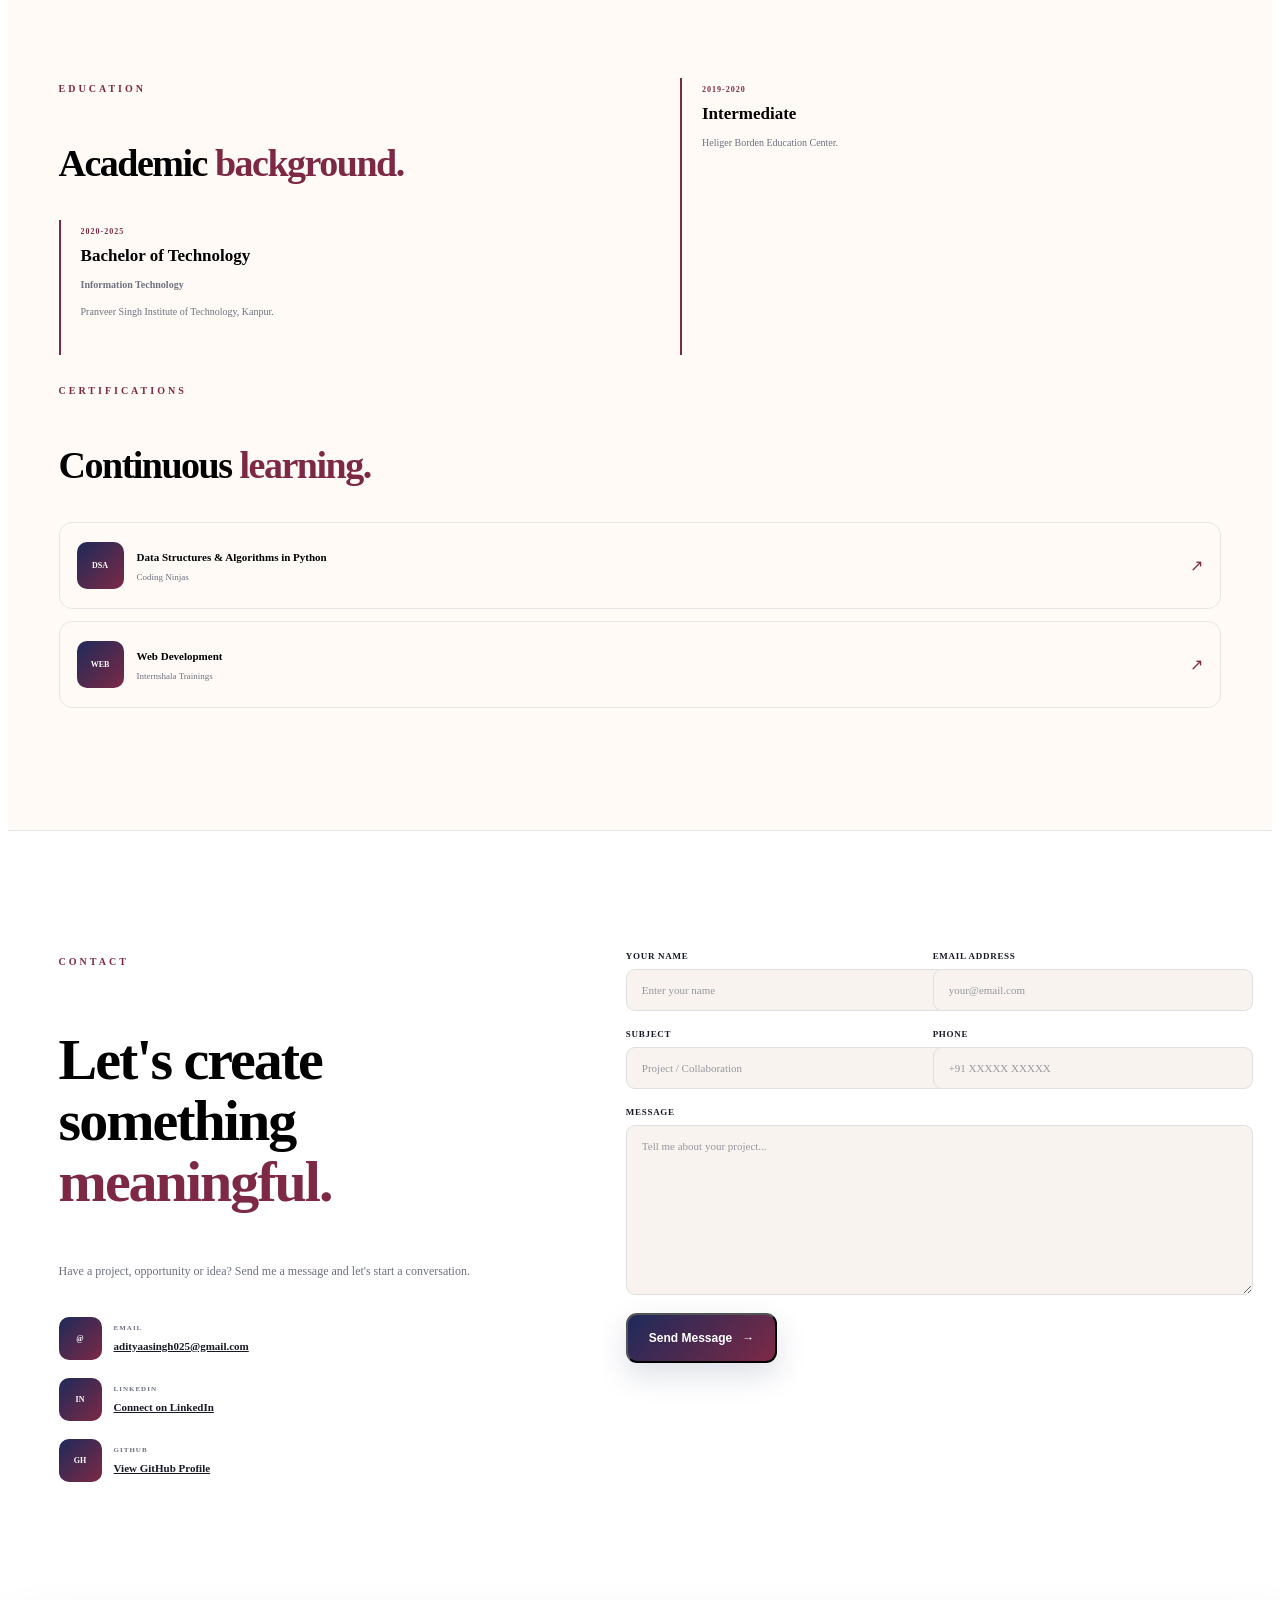
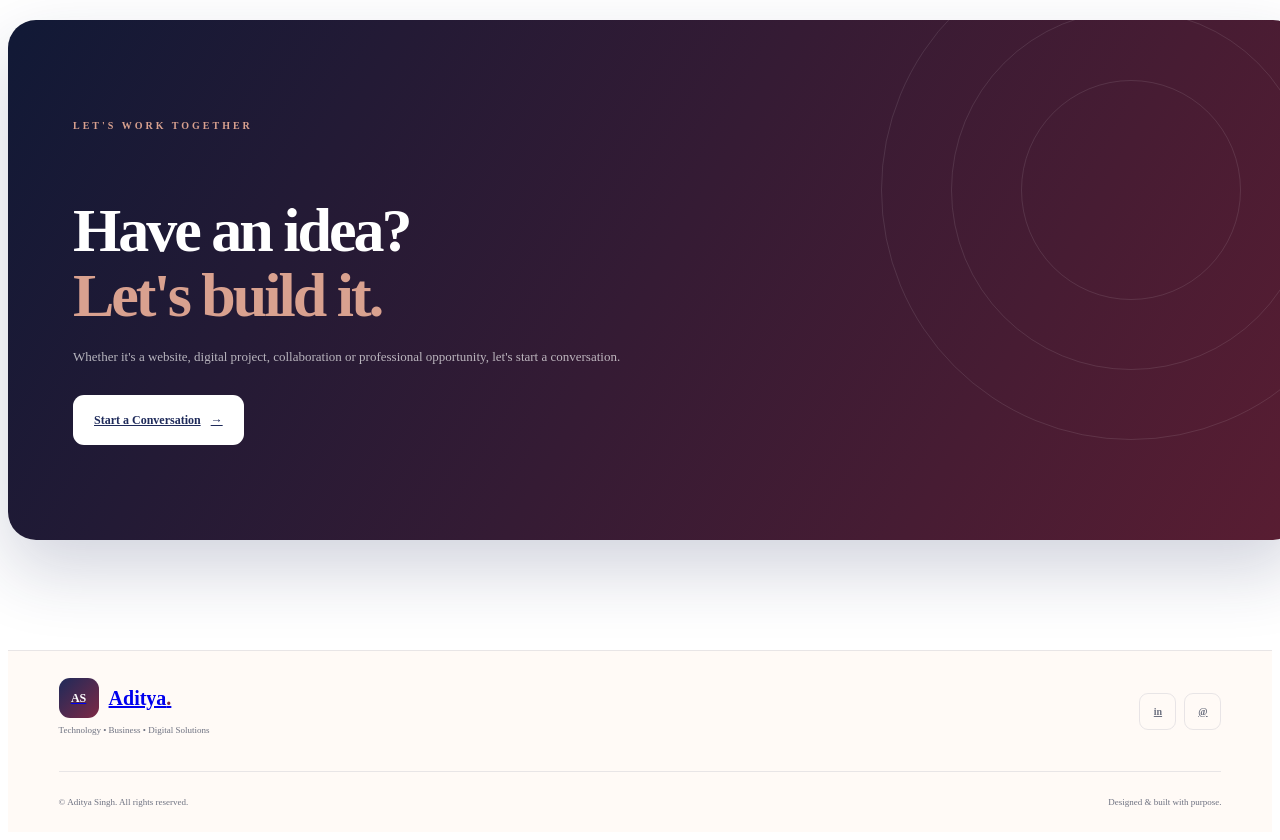
==== commit c106584b: "Update project link to use HTTPS" ====
--- a/index.html
+++ b/index.html
@@ -1256,8 +1256,7 @@
                     </div>
 
 
-                    <a
-                        href="www.mamrajwebstudio.com"
+                    <a href="https://mamrajwebstudio.com"
                         class="project-link">
 
                         View Project
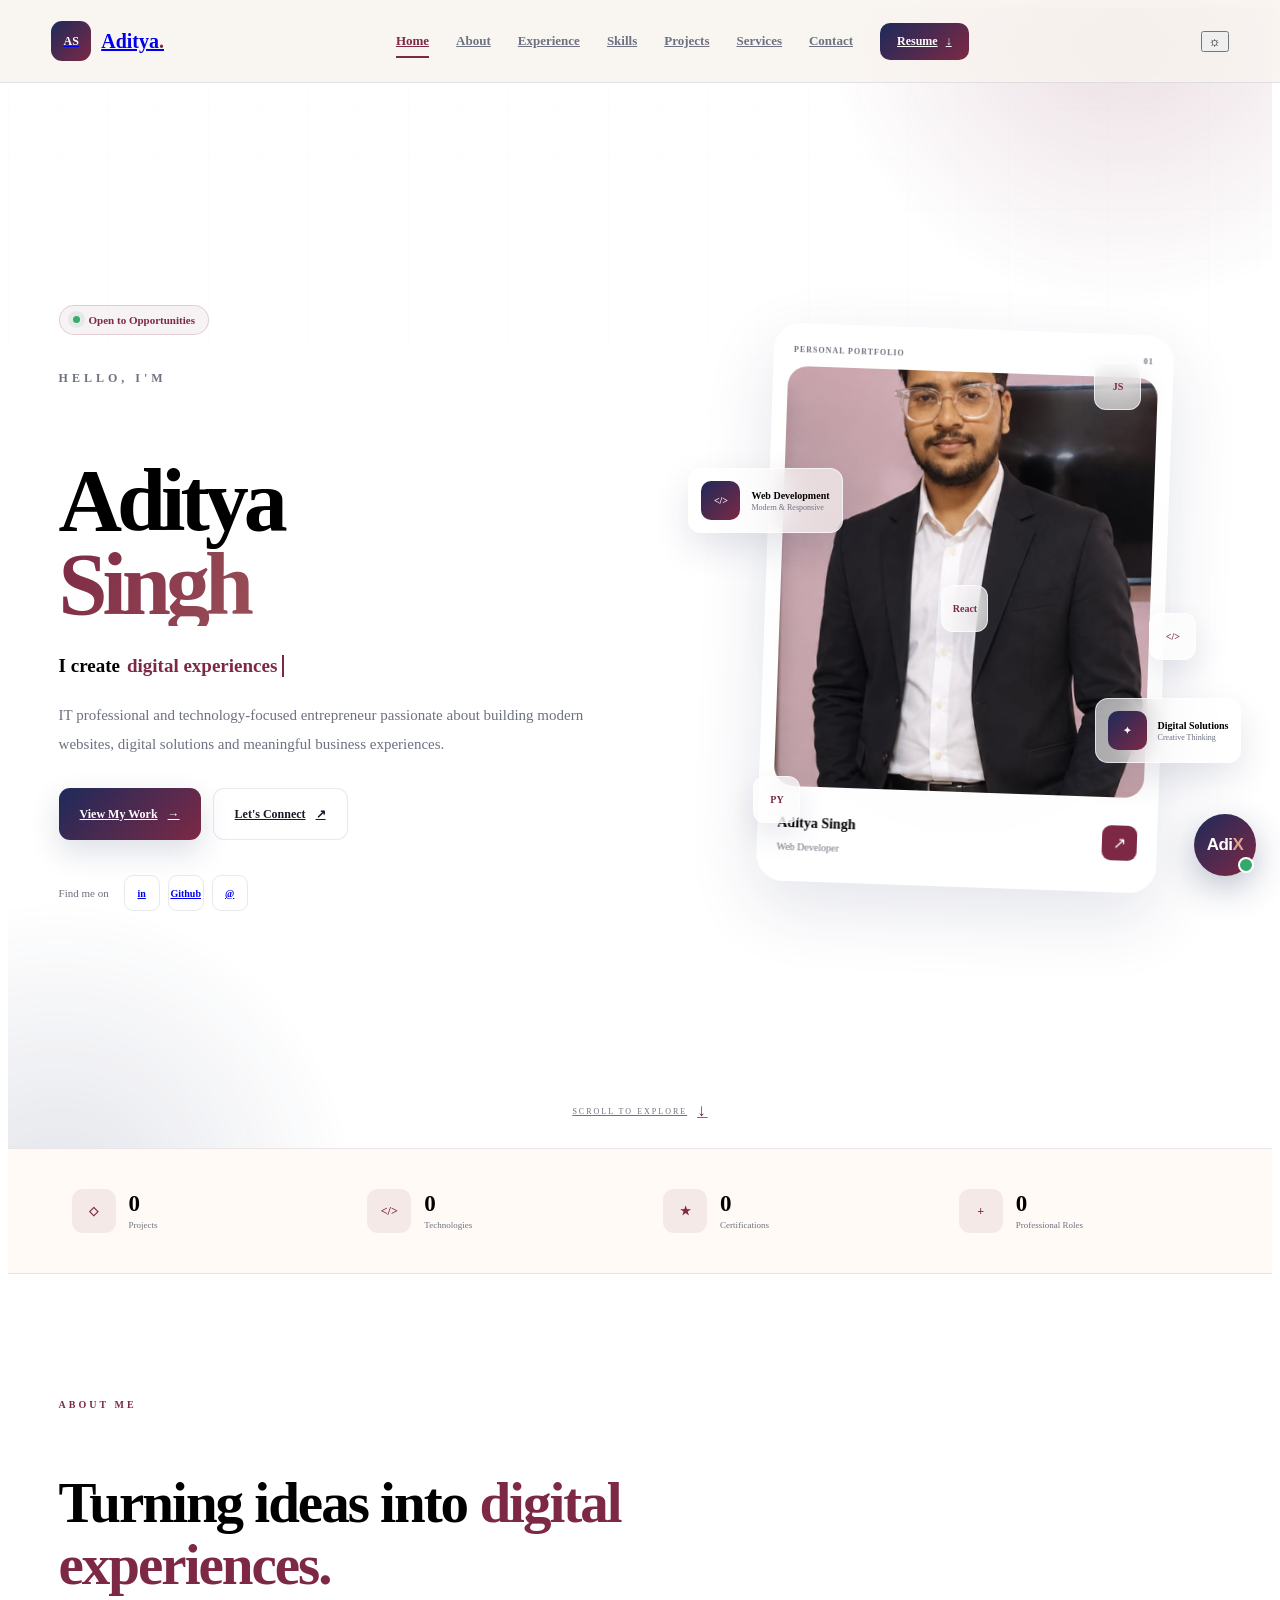
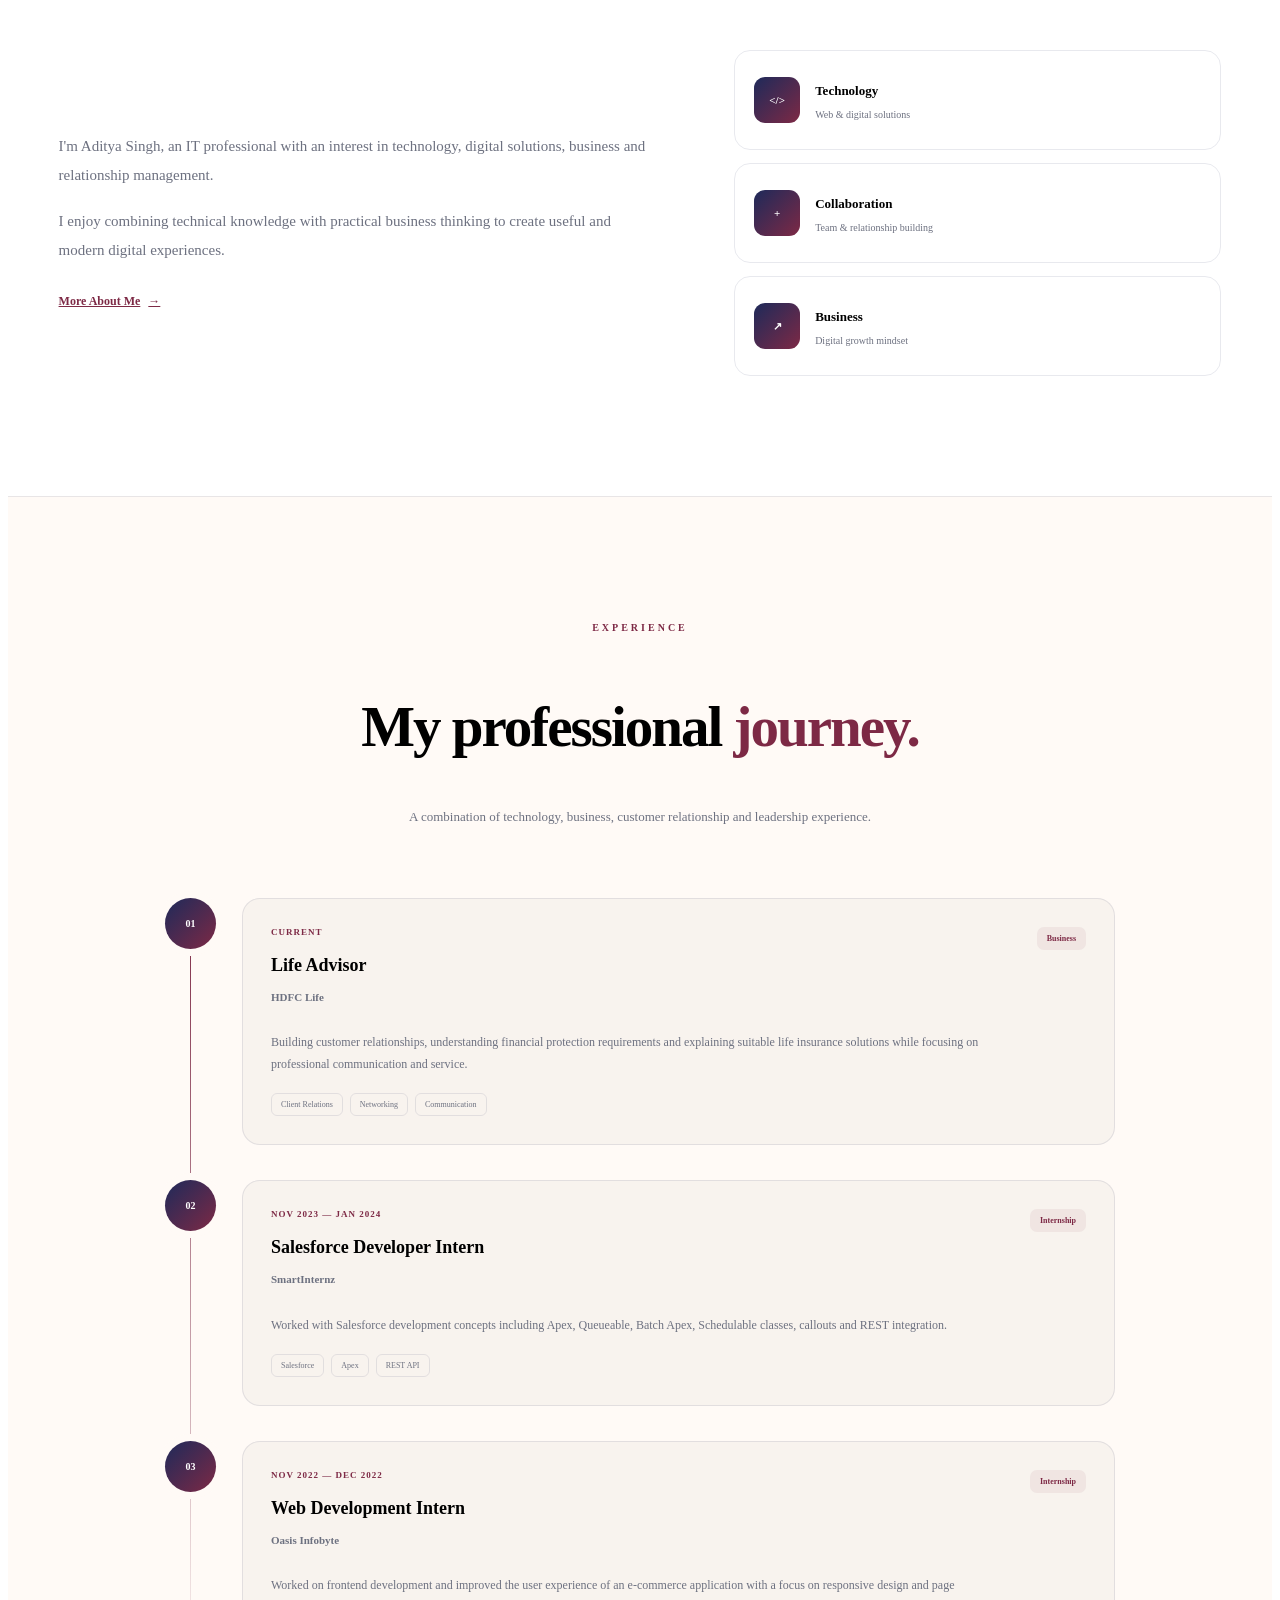
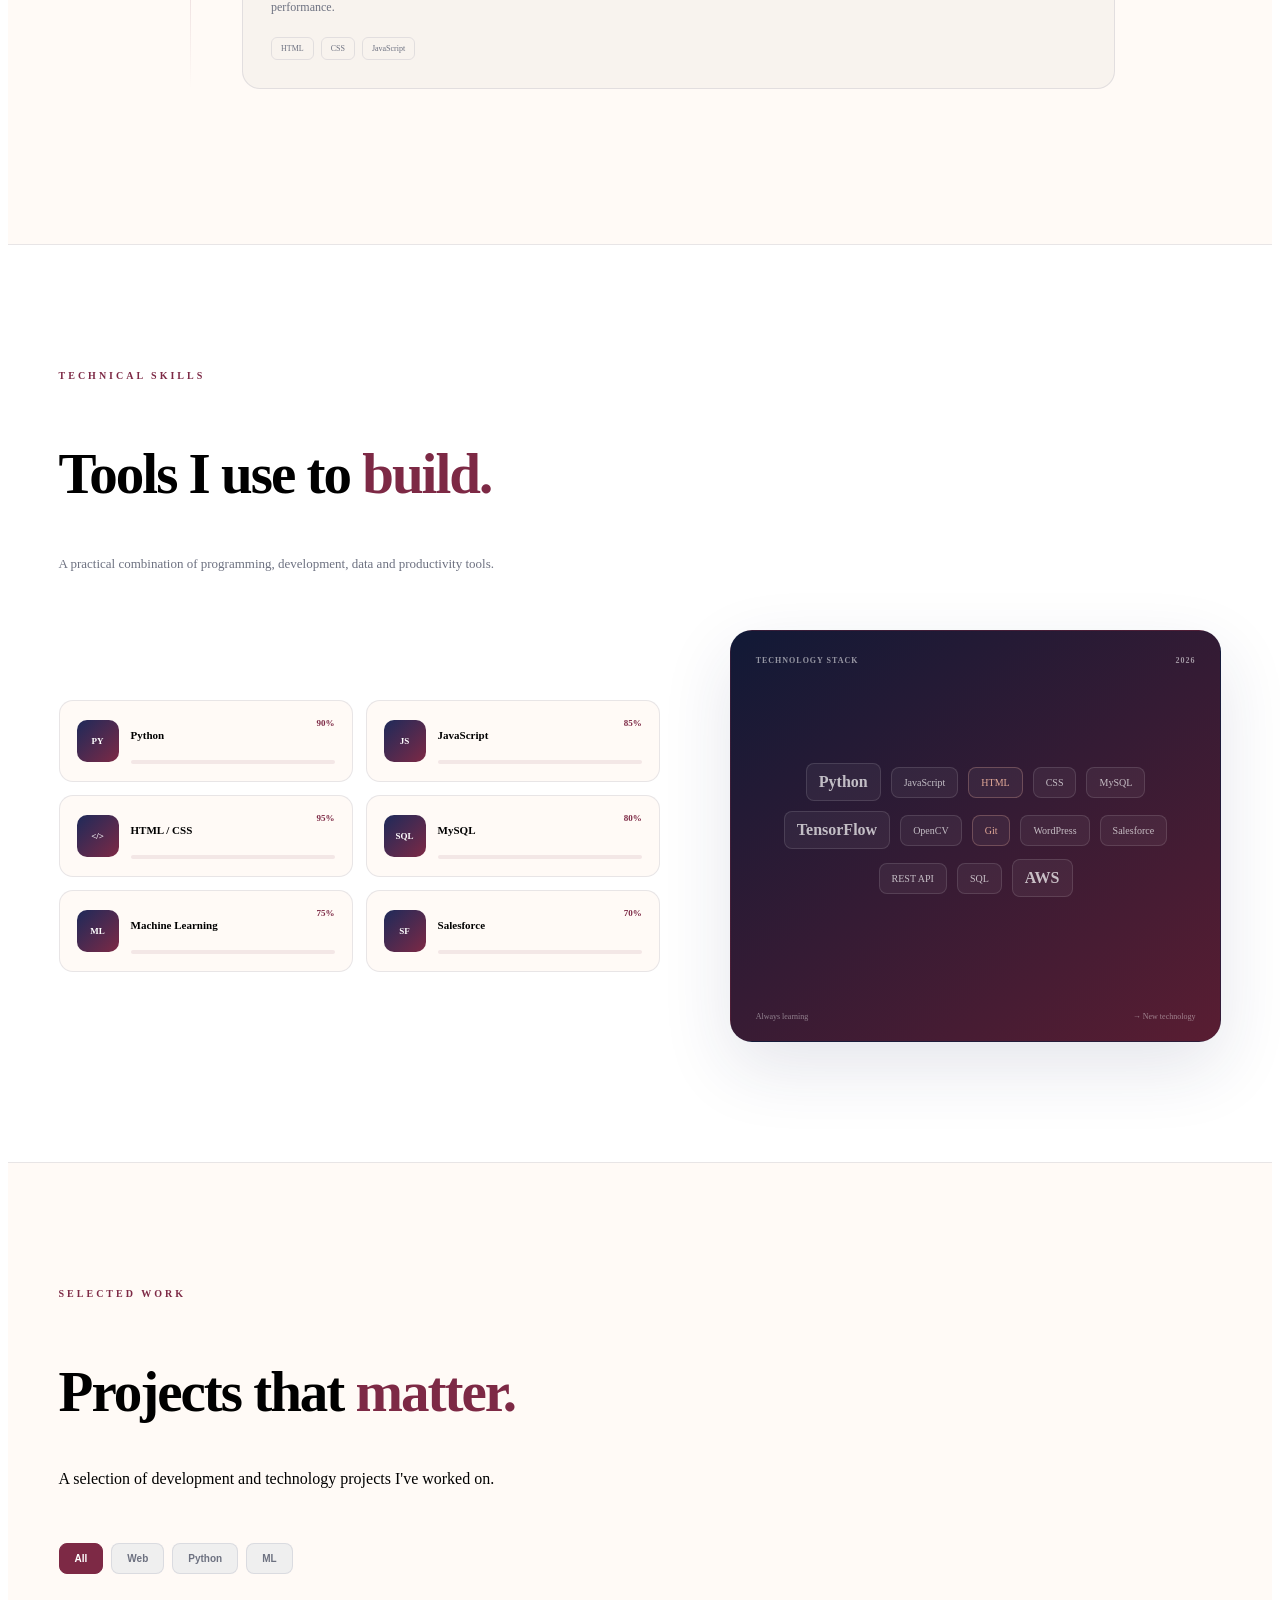
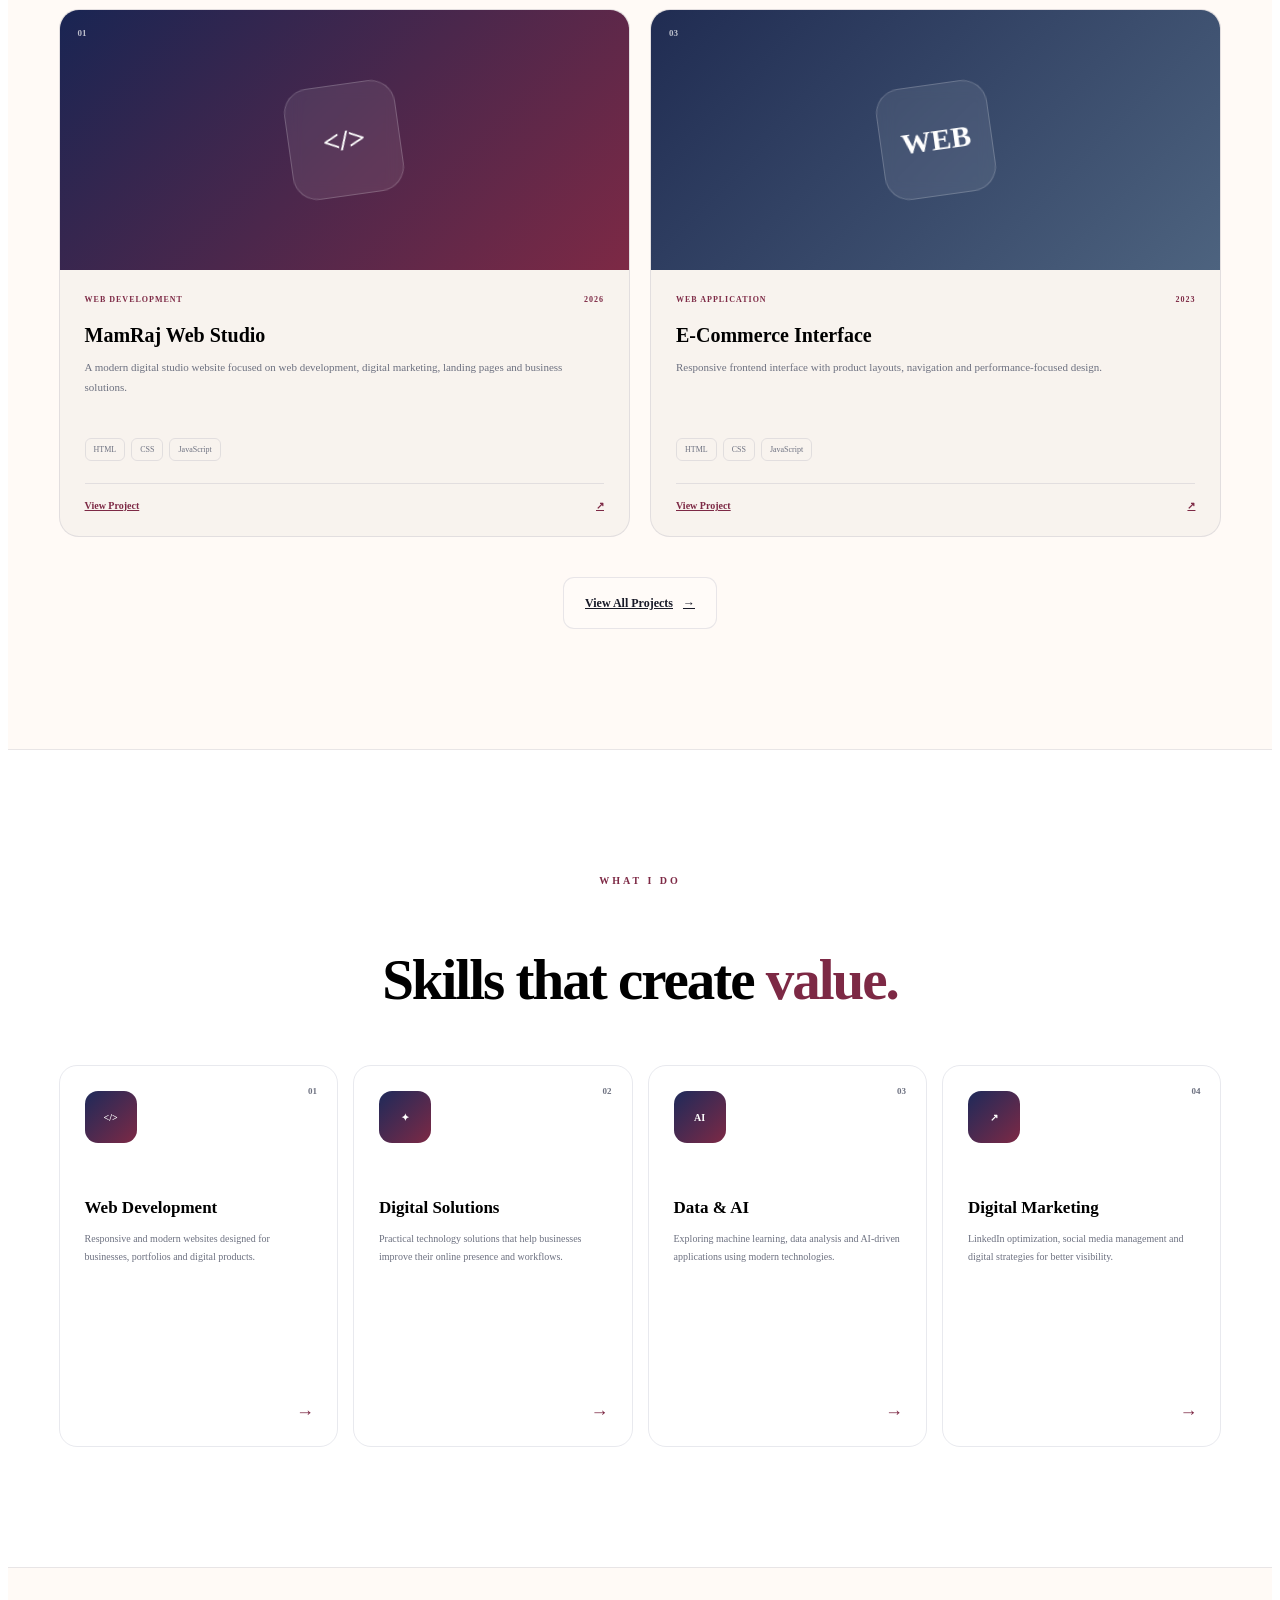
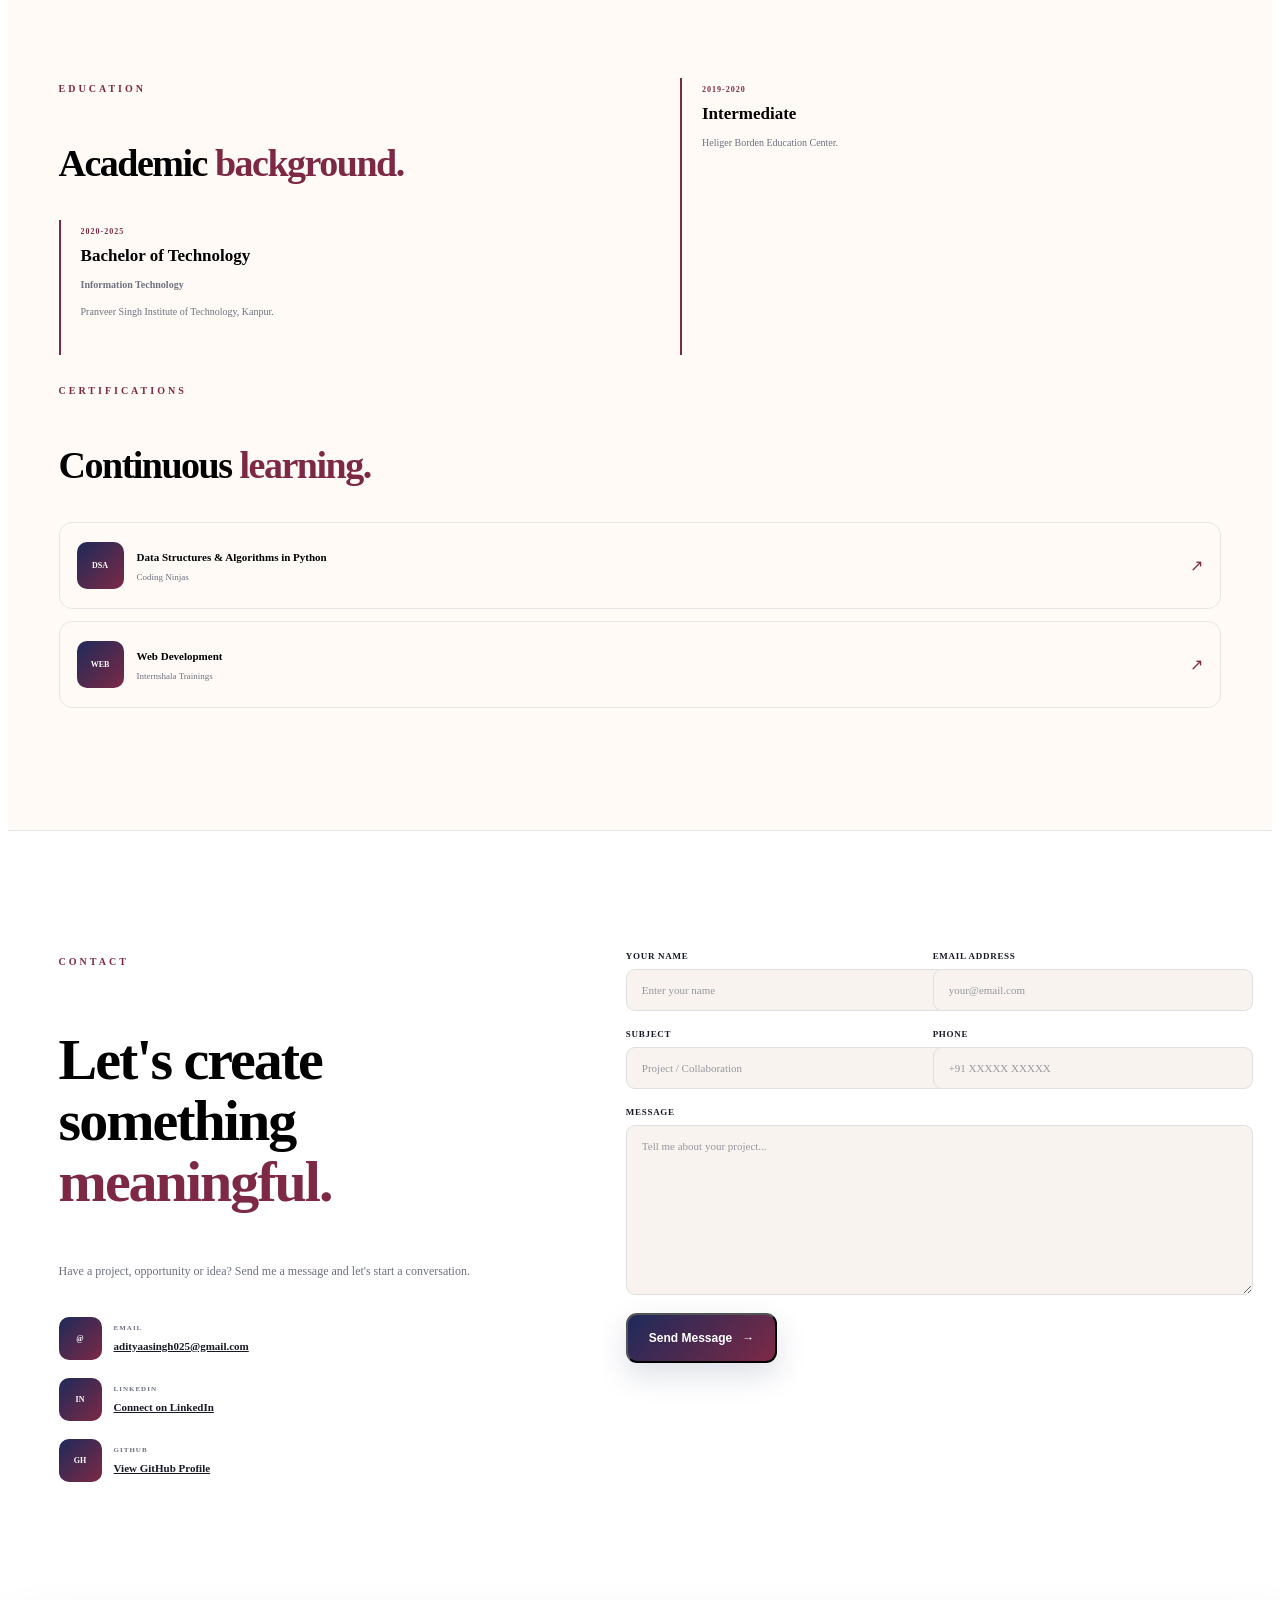
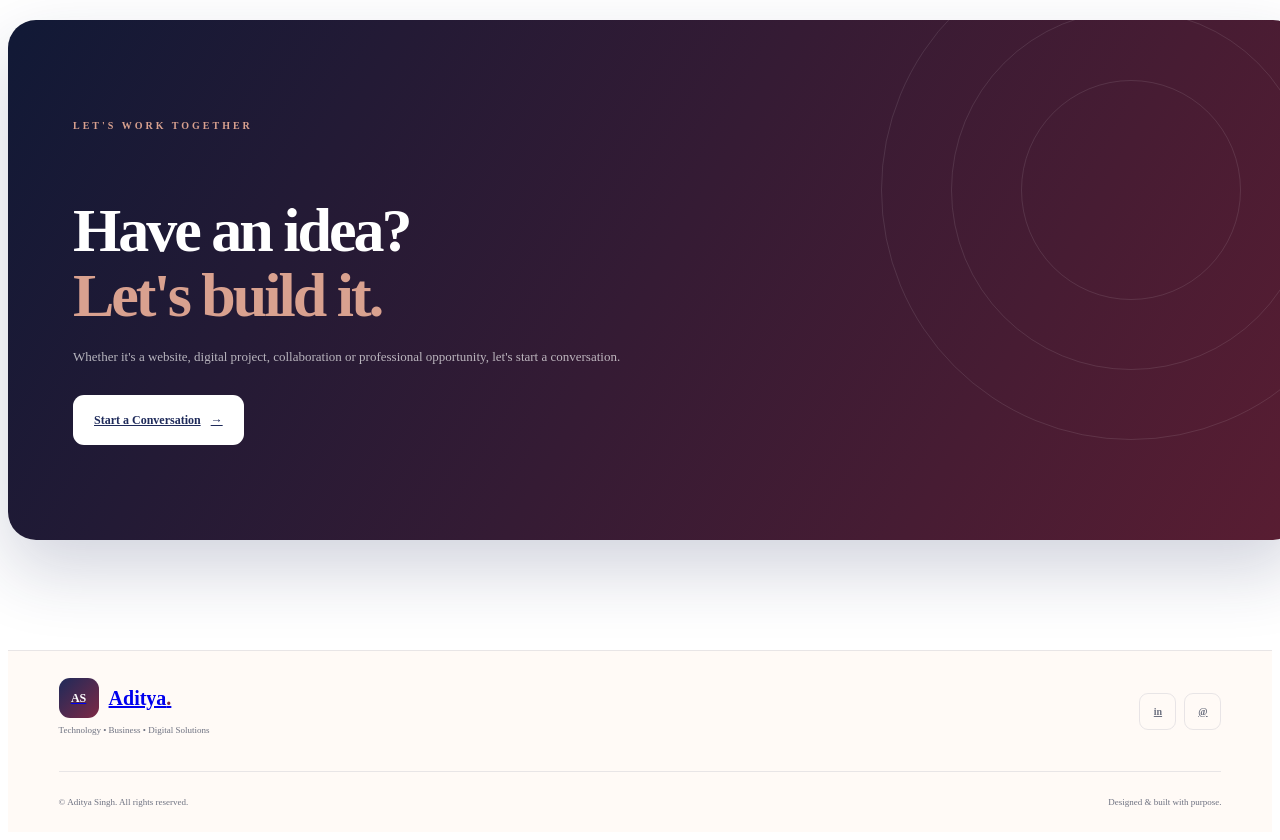
==== commit 5cb849a6: "Update index.html" ====
--- a/index.html
+++ b/index.html
@@ -1325,7 +1325,7 @@
 
 
                     <a
-                        href="#"
+                        href="https://adityasingh251.github.io/Nexora/"
                         class="project-link">
 
                         View Project
